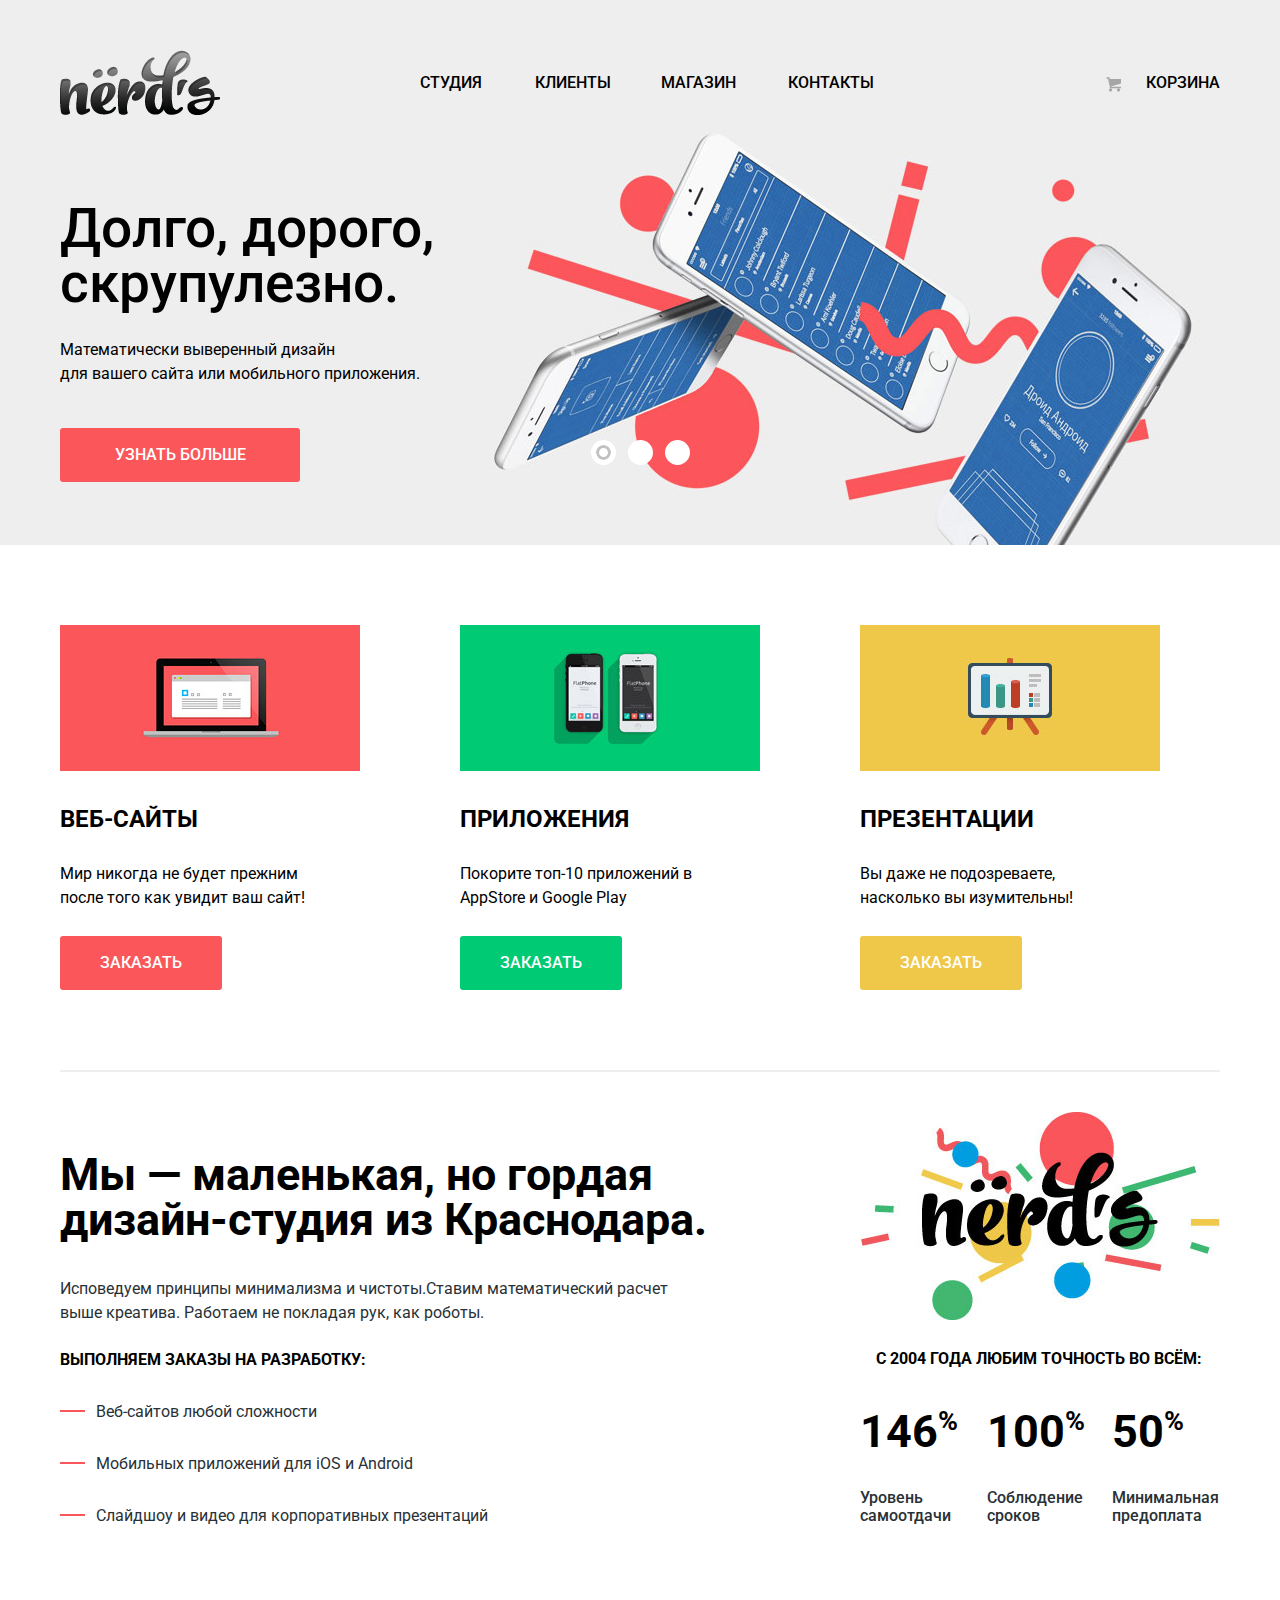
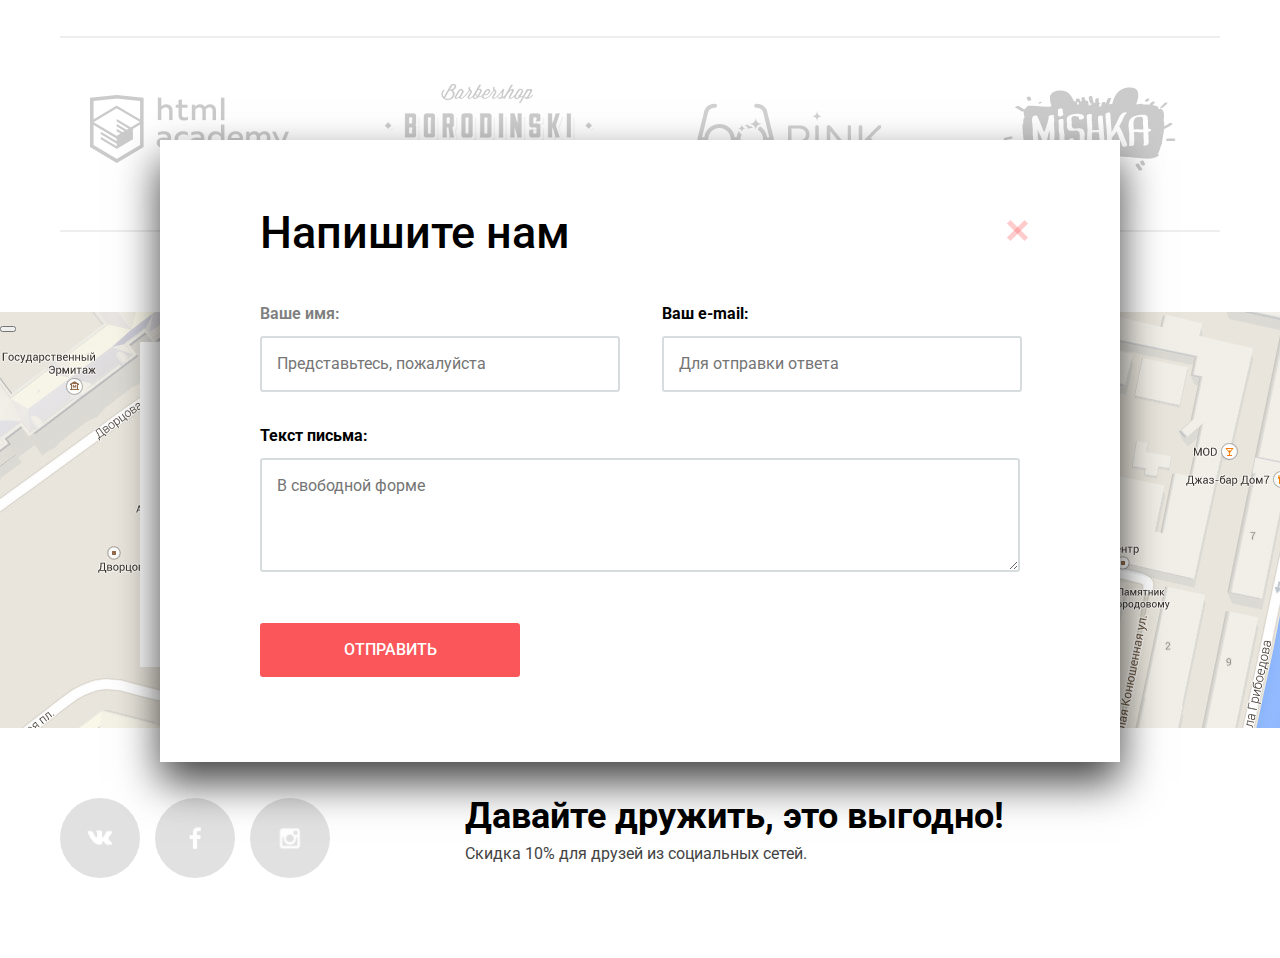
==== index.html @ 794cdae5 "Оформление контента" ====
<!DOCTYPE html>
<html lang="ru">
  <head>
    <meta charset="utf-8">
    <title>Nerds: Нёрдс</title>
    <link href="https://fonts.googleapis.com/css?family=Roboto:400,500,700&amp;subset=cyrillic" rel="stylesheet">
    <link rel="stylesheet" href="css/normalize.css">
    <link rel="stylesheet" href="css/style.css">
  </head>
	<body>
		<header class="main-header">
      <div class="container clearfix">
        <div class="logo">
          <a class="logo-status" href="#"></a>
        </div>
        <nav class="main-navigation">
          <ul>
            <li><a href="#">Студия</a></li>
            <li><a href="#">Клиенты</a></li>
            <li><a href="#">Магазин</a></li>
            <li><a href="#">Контакты</a></li>
          </ul>
        </nav>
        <div class="user-block">
        <a class="basket" href="#">Корзина</a>
        </div>
      </div>
      <div class="container clearfix">
        <div class="slider">
          <input type="radio" id="btn-1" name="toggle" checked>
          <input type="radio" id="btn-2" name="toggle">
          <input type="radio" id="btn-3" name="toggle">
          <div class="slider-paginator">
            <label for="btn-1"></label>
            <label for="btn-2"></label>
            <label for="btn-3"></label>
          </div>
          <div class="slides">
            <div class="slide">
              <div class="slide-content">
                <h1>Долго, дорого, скрупулезно.</h1>
                <p>Математически выверенный дизайн<br>для вашего сайта или мобильного приложения.</p>
                <a class="btn-slider btn" href="#">Узнать больше</a>
              </div>
            </div>
            <div class="slide">
              <div class="slide-content">
                <h1>Любим математику<br>как никто другой</h1>
                <p>Никакого креатива, только математические формулы<br>для расчета идеальных пропорций.</p>
                <a class="btn-slider btn" href="#">Узнать больше</a>
              </div>
            </div>
            <div class="slide">
              <div class="slide-content">
                <h1>Только ночь,<br>только хардкор</h1>
                <p>Работать днем, как все? Мы против этого.<br>Ближе к полуночи работа только начинается.</p>
                <a class="btn-slider btn" href="#">Узнать больше</a>
              </div>
            </div>
          </div>
        </div>
      </div>
    </header>

    <main class="container">
      <div class="features-catalog clearfix">
        <div class="features-catalog-item">
          <img src="img/illustration-1.jpg" alt="features-soft-1" width="300" height="146">
          <h2>Веб-сайты</h2>
          <p>Мир никогда не будет прежним<br>после того как увидит ваш сайт!</p>
          <a href="#" class="btn">Заказать</a>
        </div>
        <div class="features-catalog-item">
          <img src="img/illustration-2.jpg" alt="features-soft-2" width="300" height="146">
          <h2>Приложения</h2>
          <p>Покорите топ-10 приложений в<br> AppStore и Google Play</p>
          <a href="#" class="btn">Заказать</a>
        </div>
        <div class="features-catalog-item">
          <img src="img/illustration-3.jpg" alt="features-soft-3" width="300" height="146">
          <h2>Презентации</h2>
          <p>Вы даже не подозреваете,<br> насколько вы изумительны!</p>
          <a href="#" class="btn">Заказать</a>
        </div>
      </div>
      <div class="content clearfix">
        <section class="column-left">
          <h2>Мы &mdash; маленькая, но гордая<br> дизайн-студия из Краснодара.</h2>
          <p>Исповедуем принципы минимализма и чистоты.Ставим математический расчет<br>выше креатива. Работаем не покладая рук, как роботы.</p>
        <div class="perform">
          <h3>Выполняем заказы на разработку:</h3>
          <ul class="list">
          <li>Веб-сайтов любой сложности</li>
          <li>Мобильных приложений для iOS и Android</li>
          <li>Слайдшоу и видео для корпоративных презентаций</li>
          </ul>
        </div>
        </section>
        <section class="column-right">
          <div class="logo-block"><img src="img/nerds-illustration.jpg" alt="Логотип" width="360" height="208">
          </div>
          <h3>С 2004 года любим точность во всём:</h3>
          <div class="rate-num">
            <ul>
              <li><b>146<sup><small>%</small></sup></b><span><br>Уровень самоотдачи</span>
              </li>
              <li><b>100<sup><small>%</small></sup></b><span><br>Соблюдение сроков</span>
              </li>
              <li><b>50<sup><small>%</small></sup></b><span><br>Минимальная предоплата</span>
              </li>
            </ul>
          </div>
        </section>
      </div>
      <div class="partners-block">
        <a class="partner" href="#"><img src="img/logo-1.png" alt="htmlAcademy" width="199" height="68"></a>
        <a class="partner" href="#"><img src="img/logo-2.png" alt="Borodinsky" width="209" height="90"></a>
        <a class="partner" href="#"><img src="img/logo-3.png" alt="Pink" width="185" height="52"></a>
        <a class="partner" href="#"><img src="img/logo-4.png" alt="Mishka" width="173" height="84"></a>
      </div>
    </main>

    <div class="map">
      <button class="pop-up-close" type="button"></button>
      <div id="yandex-map"></div>
      <div class="container clearfix">
        <section class="map-addr">
          <h3>NЁRDS DESIGN STUDIO</h3>
          <p>191186, Санкт-Петербург,<br>ул. Б. Конюшенная, д. 19/8</p>
          <p>тел. +7 (812) 275-75-75</p>
          <a class="btn btn-pop-up" href="#">Напишите нам</a>
        </section>
      </div>
    </div>

    <div class="pop-up pop-up-opened">
      <button class="pop-up-close" type="button"></button>
      <form action="#" method="post">
        <h2>Напишите нам</h2>
        <div class="form-column">
          <label class="no-transparent" for="name-id">Ваше имя:</label>
          <input type="text" name="name" id="name-id" placeholder="Представьтесь, пожалуйста" required>
        </div>
        <div class="form-column">
          <label for="email-id">Ваш e-mail:</label>
          <input type="text" name="email" id="email-id" placeholder="Для отправки ответа" required>
        </div>
        <label for="text-letter-id">Текст письма:</label>
        <textarea name="text-letter" id="text-letter-id" placeholder="В свободной форме"></textarea>
        <button class="btn" type="submit" name="send">Отправить</button>
      </form>
    </div>

    <footer class="main-footer">
      <div class="container clearfix">
        <div class="social-block">
          <a class="social-btn social-btn-vk" href="#"></a>
          <a class="social-btn social-btn-fb" href="#"></a>
          <a class="social-btn social-btn-insta" href="#"></a>
        </div>
        <div class="promo-block">
          <h2>Давайте дружить, это выгодно!</h2>
          <p>Скидка 10% для друзей из социальных сетей.</p>
        </div>
      </div>
    </footer>
	</body>
</html>
---- css/style.css ----
html,
body {
  margin:0;
  padding:0;
}
body {
  min-width: 1200px;
	font-family: 'Roboto', "Arial", sans-serif;
	font-weight: 400;
	font-size: 16px;
	line-height: 24px;
  color: #000000;
  background-color: #ffffff;
}

.clearfix::after {
  content: "";
  display: table;
  clear: both;
}

/*btn - общиее для кнопок*/
.btn {
  display: inline-block;
  vertical-align: top;
  padding: 18px 20px;
	font-size: 16px;
	line-height: 18px;
	font-weight: 500;
  vertical-align: top;
  text-align: center;
  color: rgba(255, 255, 255, 1.0);
	background-color: rgba(251, 86, 90, 1.0);
	border-radius: 3px;
	text-decoration: none;
	text-transform: uppercase;
  cursor: pointer;
}

.btn:hover{
  background-color: rgba(231, 66, 70, 1.0);
}

.btn:active{
  background-color: rgba(215, 55, 59, 1.0);
  box-shadow: inset 0 3px rgba(193, 49, 53, 1.0);
  color: rgba(255, 255, 255, 0.3);
}

/*INDEX.HTML*/
.main-header {
	padding-top: 50px;
  color: #000000;
  background-color: #eeeeee;
}

.container {
  width: 1160px;
  margin: 0 auto;
  padding: 0 20px;
}

.logo {
  float: left;
  width: 160px;
  min-height: 65px;
  margin-right: 200px;
 }

.logo-status::before {
  content: "";
  position: absolute;
  width: 160px;
  height: 65px;
  background: transparent url("../img/logo.png") no-repeat;
  opacity: 1;
}

.logo-status:hover::before {
  opacity: 0.8;
}

.logo-status:active::before {
  opacity: 0.3;
}

.main-navigation  {
	float: left;
  max-width: 440px;
  min-height: 65px;
}

.main-navigation ul,
.main-navigation a {
  margin: 0;
  padding: 0;
}

.main-navigation ul {
  padding-top: 18px;
  list-style: none;
}

.main-navigation  li {
 	display: inline-block;
  vertical-align:top;
  font-size: 0;
}

.main-navigation  li:nth-child(1) {
  margin-right: 49px;
}

.main-navigation  li:nth-child(2) {
  margin-right: 46px;
}

.main-navigation  li:nth-child(3) {
  margin-right: 48px;
}

.main-navigation  li:last-child {
  margin-right: -35px;
}

.main-navigation a {
  font-size: 16px;
	line-height: 30px;
  font-weight: 500;
  color: #000000;
  text-decoration: none;
 	text-transform: uppercase;
}

.main-navigation a:focus {
  color: #000000;
  border-bottom: 2px solid #fb565a;
}

.main-navigation a:hover {
  color: #fb565a;
  border: none;
}

.main-navigation a:active {
  color: #000000;
  border: none;
  opacity: 0.3;
}

.user-block {
  float: right;
  max-width: 120px;
  padding-top: 18px;
}

.basket {
  position: relative;
  display: inline-block;
  padding-left: 40px;
  font-size: 16px;
	line-height: 30px;
  font-weight: 500;
  vertical-align: top;
  color: #000000;
  text-decoration: none;
 	text-transform: uppercase;
}

.basket:hover {
  color: #fb565a;
  border: none;
}

.basket:focus {
  color: #000000;
  border-bottom: 2px solid #fb565a;
}

.basket::before {
  content: "";
  position: absolute;
  top: 9px;
  left: 0;
  width: 15px;
  height: 15px;
  background: transparent url("../img/sprite.png") no-repeat 0 0;
  background-position: -10px -10px;
  opacity: 0.3;
}

.basket:active {
  color: rgba(0, 0, 0, 0.3);
  border: none;
}

.main-header .slider  {
  clear: both;
  position: relative;
	height: 430px;
  background-color: #eeeeee;
}


.slider .slider-paginator {
  position: absolute;
  left: 50%;
  bottom: 95px;
  z-index: 10;
  width: 200px;
  height: 10px;
  margin-left: -100px;
  text-align: center;
}

.slider input[type="radio"] {
  display: none;
}

.slider-paginator label {
  display: inline-block;
  vertical-align: top;
  width: 15px;
  height: 15px;
  margin: 0 4px;
  border-radius: 50%;
  background:white;
  border: 5px solid white;
  cursor: pointer;
}

#btn-1:checked ~ .slider-paginator label[for="btn-1"],
#btn-2:checked ~ .slider-paginator label[for="btn-2"],
#btn-3:checked ~ .slider-paginator label[for="btn-3"] {
  box-shadow: inset 0 0 0px 3px #c1c1c1;
}

.slides  h1,
p {
  margin: 0;
  padding: 0;
}

.slides .slide {
  position: absolute;
  top: 0;
  left: 0;
  width: 100%;
  height: 100%;
  overflow: hidden;
}

.slide .slide-content {
  width: 544px;
}

.slide-content h1 {
	margin-top: 86px;
  margin-bottom: 27px;
  font-size: 55px;
	line-height: 55px;
  font-weight: 500;
  color: #000000;
}

.slide-content p {
  margin-bottom: 42px;
}

.btn-slider {
	width: 240px;
  box-sizing: border-box;
}

.slide:nth-child(1) {
  background: url("../img/slider-1.jpg") no-repeat 100% 0;
}

.slide:nth-child(2) {
  background: url("../img/slider-2.jpg") no-repeat 100% 10px;
}

.slide:nth-child(3) {
  background: url("../img/slider-3.jpg") no-repeat 100% 0;
}

.slider .slide {
  display: none;
}

#btn-1:checked ~ .slides .slide:nth-child(1) {
  display: block;
}

#btn-2:checked ~ .slides .slide:nth-child(2) {
  display: block;
}

#btn-3:checked ~ .slides .slide:nth-child(3) {
  display: block;
}


.map .btn  {
	padding: 10px 50px;
}

.container .features-catalog  {
	margin-top: 80px;
	margin-bottom: 80px;
	padding-bottom: 80px;
	border-bottom: 2px solid #eeeeee;
}

.features-catalog-item  {
	float: left;
	max-width: 300px;
  min-height: 340px;
  margin-right: 100px;
}

.features-catalog .features-catalog-item:last-child {
  margin-right: 0;
}

.features-catalog-item  h2 {
	margin-top: 26px;
	margin-bottom: 28px;
	font-size: 24px;
	line-height: 30px;
  color: #000000;
	text-transform: uppercase;
}

.features-catalog-item p {
  min-height: 64px;
	margin-bottom: 10px;
	font-size: 16px;
	line-height: 24px;
}

.features-catalog-item .btn {
	box-sizing: border-box;
  padding: 18px 40px;
}

.features-catalog-item:nth-child(2) .btn {
	background-color: #00ca74;
}

.features-catalog-item:nth-child(2) .btn:hover {
	background-color: #00bc6c;
}

.features-catalog-item:nth-child(2) .btn:active {
	background-color: #00aa62;
  box-shadow: inset 0 3px #009958;
}

.features-catalog-item:nth-child(3) .btn {
	background-color: #efc84a;
}

.features-catalog-item:nth-child(3) .btn:hover {
	background-color: #eab534;
}

.features-catalog-item:nth-child(3) .btn:active {
	background-color: #e5a722;
  box-shadow: inset 0 3px #ce961f;
}

.content h2,
.content h3,
.content p,
.content ul {
  margin: 0;
  padding: 0;
}

.container .content {
	margin-bottom: 46px;
	padding-bottom: 54px;
	border-bottom: 2px solid #eeeeee;
}

.content .column-left {
	float: left;
	max-width: 680px;
}

.column-left h2 {
	margin-bottom: 35px;
	font-size: 45px;
	line-height: 45px;
  color: #000000;
}

.column-left p {
	width: 660px;
	margin-bottom: 23px;
  color: #283136;

}

.column-left .perform  {
	width: 660px;
	margin-bottom: 54px;
}

.content h3 {
  font-size: 16px;
	line-height: 24px;
  color: #000000;
	text-transform: uppercase;
}

.column-left h3 {
	margin-bottom: 28px;
}

.content ul {
  margin: 0;
  padding: 0;
	list-style: none;
}

.list li {
	position: relative;
	margin-bottom: 28px;
	padding-left: 36px;
  color: #283136;
}

.list li::after {
	content: "";
	position: absolute;
	left: 0;
	bottom: 50%;
	width: 25px;
	height: 2px;
	background-color: #fb565a;
}

.content .column-right {
	float: right;
  max-width: 380px;
  margin-top: -40px;
}

.column-right .logo-block {
	padding-bottom: 20px;
}

.column-right h3 {
	margin-bottom: 49px;
  padding-left: 16px;
}

.rate-num ul {
  margin: 0;
  padding: 0;
  list-style: none;
  font-size: 0;
}

.rate-num  li  {
 	display: inline-block;
  vertical-align: middle;
}

.rate-num  li:nth-child(1) {
  margin-right: 27px;
}

.rate-num  li:nth-child(2) {
  margin-right: 25px;
}

.rate-num  li  {
  width: 100px;
	font-size: 45px;
  font-weight: 500;
  color: #000000;
}

.rate-num  span {
  display:block;
  width: 100px;
  margin-top: 27px;
  font-size: 16px;
  line-height: 18px;
  color: #283136
}


.container .partners-block {
	margin-bottom: 80px;
	padding-bottom: 44px;
	border-bottom: 2px solid #eee;
	font-size: 0;
}

.partners-block .partner {
	display: inline-block;
	vertical-align: middle;
  padding-left: 30px;
	opacity: 0.2;
}

.partners-block .partner:nth-child(1) {
	margin-right: 66px;
}

.partners-block .partner:nth-child(2) {
	margin-right: 73px;
}

.partners-block .partner:nth-child(3) {
	margin-right: 91px;
}

.partners-block .partner:hover {
  opacity: 1.0;
}

.partners-block .partner:active {
  opacity: 0.1;
}

.map {
  position: relative;
  min-width: 1440px;
	min-height: 416px;
  margin-bottom: 70px;
	background: url("../img/map.jpg") center no-repeat;
}

.map-addr h3,
p {
	margin: 0;
	padding: 0;
}

.map .map-addr {
	position: absolute;
	top: 30px;
	box-sizing: border-box;
	width: 318px;
	padding-top: 53px;
	padding-left: 51px;
	padding-bottom: 47px;
	background: #ffffff;
}

.map-addr h3 {
	margin-bottom: 27px;
	font-size: 18px;
	line-height: 30px;
	color: #000000;
}

.map-addr p {
	margin-bottom: 20px;
	font-size: 16px;
	line-height: 18px;
	color: #666666;
}

.map-addr .btn {
  box-sizing: border-box;
  margin-top: 20px;
	padding: 18px 45px;
}

.pop-up .pop-up-close {
  position: absolute;
  top: 78px;
  right: 90px;
  width: 25px;
  height: 25px;
  font-size: 0;
  padding: 0;
  background-color: transparent;
  border: 0;
  cursor: pointer;
}

.pop-up .pop-up-close::before,
.pop-up .pop-up-close::after {
  content: "";
  position: absolute;
  top: 10px;
  left: 0px;
  width: 25px;
  height: 5px;
  transform: rotate(45deg);
  background: rgba(251, 86, 90, 0.3);
}

.pop-up .pop-up-close::before {
  transform: rotate(45deg);
}

.pop-up .pop-up-close::after {
  transform: rotate(-45deg);
}

.pop-up .pop-up-close:hover::before,
.pop-up .pop-up-close:hover::after  {
  background: rgba(254, 204, 205, 0.3);
}

.pop-up .pop-up-close:active::before,
.pop-up .pop-up-close:active::after ,
.pop-up .pop-up-close:focus::before,
.pop-up .pop-up-close:focus::before {
  background: rgba(254, 204, 205, 0.1);
}

.pop-up {
  position: absolute;
  top: 1740px;
  left: 50%;
  z-index: 30;
  margin-left: -480px;
  width: 760px;
  padding: 0 100px;
  padding-top: 70px;
  padding-bottom: 85px;
  font-size: 16px;
  line-height: 18px;
  background: #ffffff;
  color: #000000;
  box-shadow: 0 20px 40px rgba(0,0,0,0.75);
}

.pop-up-opened {
  display: block;
}

.pop-up h2 {
  margin: 0;
  margin-bottom: 50px;
  padding: 0;
  font-size: 45px;
  line-height: 45px;
  font-weight: 500;
}

.pop-up .form-column {
  display: inline-block;
  margin-right: -2px;
  font-size: 0;
}

.pop-up label {
  display: block;
  margin-bottom: 13px;
  font-size: 16px;
  font-weight: 700;
}

.pop-up .no-transparent {
  color: rgba(0, 0, 0, 0.5);
}

.pop-up input[type="text"],
.pop-up textarea {
  box-sizing: border-box;
  font-family: "Roboto", "Arial", sans-serif;
  font-size: 16px;
  line-height: 18px;
  font-weight: 400;
  color: rgba(68, 68, 68, 0.5);
  border: 2px solid #d7dcde;
  border-radius: 3px;
  outline: none;
}

.pop-up input[type="text"] {
  width: 360px;
  margin-bottom: 35px;
  padding: 17px 15px;
}

.pop-up input[name="name"] {
  margin-right: 40px;
}

.pop-up textarea {
  width: 760px;
  min-height: 114px;
  margin-bottom: 47px;
  padding: 17px 15px;
}

.pop-up input[type="text"]:hover,
.pop-up textarea:hover {
  border: 2px solid #b4b9bb;
  color: rgba(68, 68, 68, 0.5);
}

.pop-up input[type="text"]:focus,
.pop-up textarea:focus {
  border: 2px solid #000000;
  color: rgba(68, 68, 68, 1.0);
}

.pop-up button[type="submit"]{
  width: 260px;
  outline: none;
  border: none;
  font-family: "Roboto", "Arial", sans-serif;
}

.main-footer h2,
p {
	margin: 0;
	padding: 0;
}

.main-footer {
  padding-bottom: 80px;
}

.main-footer .social-block {
  float: left;
  max-width: 260px;
}

.social-btn:hover {
 background-color: #e74246;
}

.social-btn:active {
 background-color: #d7373b;
 box-shadow: inset 0 3px #c13135;
}

.social-btn {
  position: relative;
  display: inline-block;
  vertical-align: top;
  width: 80px;
  height: 80px;
  margin-right: 11px;
  border-radius: 40px;
  font-size: 0;
  background-color: #e1e1e1;
  text-decoration: none;
}

.social-block a:last-child {
  margin-right: -11px;
}

.social-btn::before {
  content: "";
  position: absolute;
  top: 50%;
  left: 50%;
  transform: translate(-50%, -50%);
  background-image: url("../img/sprite.png");
  background-image: no-repeat;
}

.social-btn-vk::before {
  width: 26px;
  height: 15px;
  background-position: -10px -403px;
}

.social-btn-fb::before {
  width: 12px;
  height: 22px;
  background-position: -10px -172px;
}

.social-btn-insta::before {
  width: 21px;
  height: 21px;
  background-position: -10px -214px;
}


.main-footer .promo-block{
  float: right;
  max-width: 560px;
  margin-right: 216px;
}

.promo-block h2 {
  margin-bottom: 9px;
  font-size: 36px;
  line-height: 36px;
  color: #000000;
}

.promo-block p {
  font-size: 16px;
  line-height: 22px;
  color: #444444;
}

/*  CATALOG.HTML Для Catalog ------------------------------------------------------------------------------ */
.header-title {
  min-width: 760px;
  margin-right: auto;
  margin-left: auto;
  vertical-align: middle;
  text-align: center;
}

h1.header-title {
  margin: 0;
  padding: 0;
  padding-top: 80px;
  padding-bottom: 117px;
	font-size: 55px;
	line-height: 55px;
  font-weight: 500;
}

.container .shop-columns {
margin-top: 60px;
}

.shop-columns .shop-column-left {
  float: left;
  max-width: 260px;
  margin-right: 140px;
}

.shop-column-left h2 {
  margin: 0;
  padding: 0;
}

.filter-title {
	font-size: 18px;
	line-height: 30px;
  font-weight: 700;
 	text-transform: uppercase;
 }


.shop-column-left .shop-filter {
  margin-top: 60px;
  margin-bottom: 62px;
}

.shop-filter .filter-controls {
  position: relative;
  height: 41px;
  margin-bottom: 14px;
  padding-top: 39px;
  padding-right: 20px;
  padding-left: 20px;
  background: #eeeeee;
  border-radius: 3px;
  overflow: hidden;
}
.filter-controls .scale {
  height: 2px;
  background: #d7dcde;
}
.filter-controls .bar {
  width: 70%;
  height: 2px;
  background: #00ca74;
}

.filter-controls .toggle  {
  position: absolute;
  top: 30px;
  left: 0;
  width: 4px;
  height: 4px;
  border: 8px solid white;
  border-radius: 50%;
  background: #ababab;
  box-shadow: 0 2px 1px 0 #cfcfcf;
  cursor: pointer;
}
.filter-controls .min-toggle {
  left: 20px;
}
.filter-controls .max-toggle {
  left: 160px;
}

.range-price {
  font-size: 0;
}

.range-price label {
  font-size: 16px;
  display: inline-block;
  width: 50%;
}

.max-price {
  text-align: right;
}

.range-price input {
  width: 60px;
  margin-left: 10px;
  padding: 8px 10px;
	font-size: 16px;
	font-family: 'Roboto', "Arial", sans-serif;
	font-weight: 300;
	font-style: normal;
  font-size: 16px;
  line-height: 22px;
  border: none;
  border-radius: 3px;
  background-color: #f1f1f1;
 	color: #283136;
  text-align: center;
}

.range-price {
  white-space: nowrap;
  text-transform: uppercase;
}

/* Фильтр по условиям выбора */

.grid  h2 ,
.hang h2 {
  margin: 0;
  padding: 0;
}

.grid  h2 {
  margin-bottom: 22px;
}

.hang  h2 {
  margin-top: 33px;
  margin-bottom: 23px;
}

.shop-column-left input[type="checkbox"],
.shop-column-left input[type="radio"] {
  display: none;
}

.shop-column-left input[type="radio"] + label,
.shop-column-left input[type="checkbox"] + label {
  position: relative;
  display: block;
  vertical-align: top;
  margin-bottom: 15px;
  padding-left: 35px;
  font-size: 16px;
  line-height: 20px;
  font-weight: 400;
  cursor: pointer;
  color: rgba(40, 49, 54, 1.0);
}

 .shop-column-left input[type="checkbox"] + label {
	margin-bottom: 18px;
}

.shop-column-left input[type="radio"] + label::before,
.shop-column-left input[type="checkbox"] + label::before {
  content: "";
  position: absolute;
  top: 0;
  left: 0;
}

.shop-column-left input[type="radio"]:checked  + label::after,
.shop-column-left input[type="radio"] + label::after,
.shop-column-left input[type="checkbox"]:checked  + label::after,
.shop-column-left input[type="checkbox"]  + label::after {
  content: "";
  position: absolute;
  background-image: url("../img/sprite.png");
  background-image: no-repeat;
}

.shop-column-left input[type="radio"]:checked  + label::after {
  top: -2px;
  left: 0;
  width: 25px;
  height: 25px;
  background-position: -10px -300px;
  opacity: 0.4;
}

.shop-column-left input[type="radio"] + label::after {
  top: -2px;
  left: 0;
  width: 25px;
  height: 25px;
  background-position: -10px -255px;
  opacity: 0.4;
}

.shop-column-left input[type="checkbox"]:checked  + label::after {
  top: -2px;
  left: 0;
  width: 27px;
  height: 23px;
  background-position: -10px -88px;
  opacity: 0.4;
}

.shop-column-left input[type="checkbox"] + label::after {
  top: -2px;
  left: 0;
  width: 25px;
  height: 25px;
  background-position: -10px -45px;
  opacity: 0.4;
}

.shop-column-left input[type="radio"] + label:hover::after,
.shop-column-left input[type="radio"] + label:hover,
.shop-column-left  input[type="checkbox"] + label:hover:after {
  color: #000000;
  opacity: 1.0;
}

.shop-column-left input[type="radio"]:active + label,
.shop-column-left  input[type="checkbox"]:active + label {
  color: rgba(40, 49, 54, 0.3);
}

.shop-column-left  input[type="radio"] + label:active::before,
.shop-column-left  input[type="checkbox"] + label:active::before {
  color: rgba(40, 49, 54, 0.1);
}

.shop-column-left .btn-show {
  margin-top: 30px;
  padding: 10px 82px;
  font-size: 16px;
  line-height: 18px;
  font-weight: 500;
  border: none;
  border-radius: 3px;
  color: #000000;
  background-color: #eeeeee;
  text-transform: uppercase;
}

.shop-column-left .btn-show:hover {
  background-color: rgba(223, 223, 223, 1.0);
}

.shop-column-left .btn-show:active {
  background-color: rgba(213, 213, 213, 1.0);
  box-shadow: inset 0 3px rgba(191, 191, 191, 0.1);
  color: rgba(0, 0, 0, 0.3);
}

.shop-column-left .btn-show:active::after {
  box-shadow: none;
}


.shop-columns .shop-column-right {
  float: left;
  max-width: 760px;
}

.shop-column-right .sort {
  margin-bottom: 60px;
}

.shop-column-right ul {
  margin: 0;
  padding: 0;
  font-size: 0;
  list-style: none;
  text-transform: uppercase;
}

.shop-column-right li {
  display: inline-block;
	font-size: 14px;
	line-height: 18px;
  font-weight: 400;
 }

.shop-column-right .sort a {
  color: #000000;
  opacity: 0.3;
}

.sort li:nth-child(1) {
  margin-right: 268px;
	font-size: 18px;
	line-height: 18px;
  font-weight: 700;
	color: #000000;
  opacity: 1.0;
}

.sort li:nth-child(2) a,
.sort li:nth-child(3) {
  margin-right: 26px;
}

.sort li:nth-child(4) {
  margin-right: 49px;
}

.sort li:nth-child(5) {
  margin-right: 18px;
}

.sort a {
  margin: 0;
  padding: 0;
  text-decoration: none;
}

.sort .dir {
  display: block;
  width: 9px;
  height: 9px;
  border: none;
  background: url("../img/sprite.png");
  background-image: no-repeat;
  background-position: -10px -345px;
  opacity: 0.2;
}

.sort .dir-down {
  transform: rotate(180deg);
}

.sort a:hover {
  opacity: 0.6;
}

.dir:hover {
  opacity: 0.4;
}

.sort a:active {
  opacity: 1.0;
}

.catalog {
  width: 760px;
  margin-bottom: 60px;
  font-size: 0;
}

.catalog .catalog-item  {
	position: relative;
	display: inline-block;
	width: 360px;
	min-height: 615px;
	margin-right: 40px;
	margin-bottom: 36px;
  background-color: rgba(77, 77, 77, 1.0);
	border-top-left-radius: 5px;
	border-top-right-radius: 5px;
  border: 1px solid rgba(0, 1, 1, 0.1);
  font-size: 0;
}

.catalog-item .item-controls {
	position: absolute;
	top: 12px;
	left: 15px;
}

.catalog  .catalog-item:nth-child(1)  {
  background: #e9e9e9 url("../img/img-sedona.jpg") no-repeat 100% 40px;
}

.catalog .catalog-item:nth-child(2) {
  background: #e9e9e9 url("../img/img-pink.jpg") no-repeat 100% 40px;
}

.catalog .catalog-item:nth-child(3) {
  background: #e9e9e9 url("../img/img-barbershop.jpg") no-repeat 100% 40px;
}

.catalog .catalog-item:nth-child(4){
  background: #e9e9e9 url("../img/img-mishka.jpg") no-repeat 100% 40px;
}

.catalog .catalog-item:nth-child(5) {
  background: #e9e9e9 url("../img/img-aplus.jpg") no-repeat 100% 40px;
}

.catalog .catalog-item:nth-child(6) {
  background: #e9e9e9 url("../img/img-kvast.jpg") no-repeat 100% 40px;
}

.catalog-item:nth-child(2n) {
  margin-right: -14px;
}

.item-controls button {
width: 14px;
height: 14px;
margin-right: 9px;
border: none;
border-radius: 50%;
outline: none;
background: #ffffff;
cursor: pointer;
}

.catalog-notice h2,
.catalog-notice  p  {
  margin: 0;
  padding: 0;
}

.catalog-item .catalog-notice  {
  display: none;
  position: absolute;
  width: 360px;
	height: 230px;
	bottom: 0px;
  width: 360px;
	height: 230px;
	background-color: #eeeeee;
}

.catalog-notice h2  {
  margin-top: 30px;
	margin-bottom: 22px;
	font-size: 18px;
	line-height: 30px;
  font-weight: 700;
	color: #000000;
	text-align: center;
	text-transform: uppercase;
}

.catalog-notice p {
  margin-bottom: 28px;
	font-size: 16px;
	line-height: 18px;
  font-weight: 400;
  color: #666666;
	text-align: center;
}

.catalog-notice .item-price {
  display: table;
	width: 200px;
  height: 50px;
	margin: 0 auto;
  margin-bottom: 43px;
  font-family: "Roboto", "Arial", sans-serif;
  font-weight: 700;
  border: none;
  outline: none;
}

.catalog  .catalog-item:hover {
  background-color: #4d4d4d;
  box-shadow: 0 6px 15px rgba(0, 1, 1, 0.25);
}
.catalog  .catalog-item:hover .catalog-notice {
  display: block;
}


.shop-column-right .paginator {
  font-size: 0;
}

.shop-column-right  ul .paginator {
  margin: 0;
  padding: 0;
  margin-top: 24px;
  list-style: none;
}

.paginator  li {
	display: inline-block;
	margin-right: 11px;
  vertical-align: middle;
}

.paginator a {
  display: block;
  width: 50px;
  margin: 0;
  padding:0;
  padding: 16px 0;
  font-size: 16px;
  line-height: 18px;
  font-weight: 500;
  color: #000000;
  background-color: #eeeeee;
  border-radius: 3px;
  vertical-align: middle;
  text-align: center;
  text-decoration: none;
  text-transform: uppercase;
}

.paginator .next {
  width: 260px;
  padding: 18px 0;
}

.paginator .active a {
  background-color: #ffffff;
  border: 3px solid #dbdbdb;
}

.paginator a:hover,
.paginator .active a:hover {
  background-color: #dfdfdf;
}

.paginator a:active,
.paginator .active a:active {
  background-color: rgba(213, 213, 213);
  color: rgba(0, 0, 0, 0.1);
  box-shadow: inset 0 3px #bfbfbf;
}
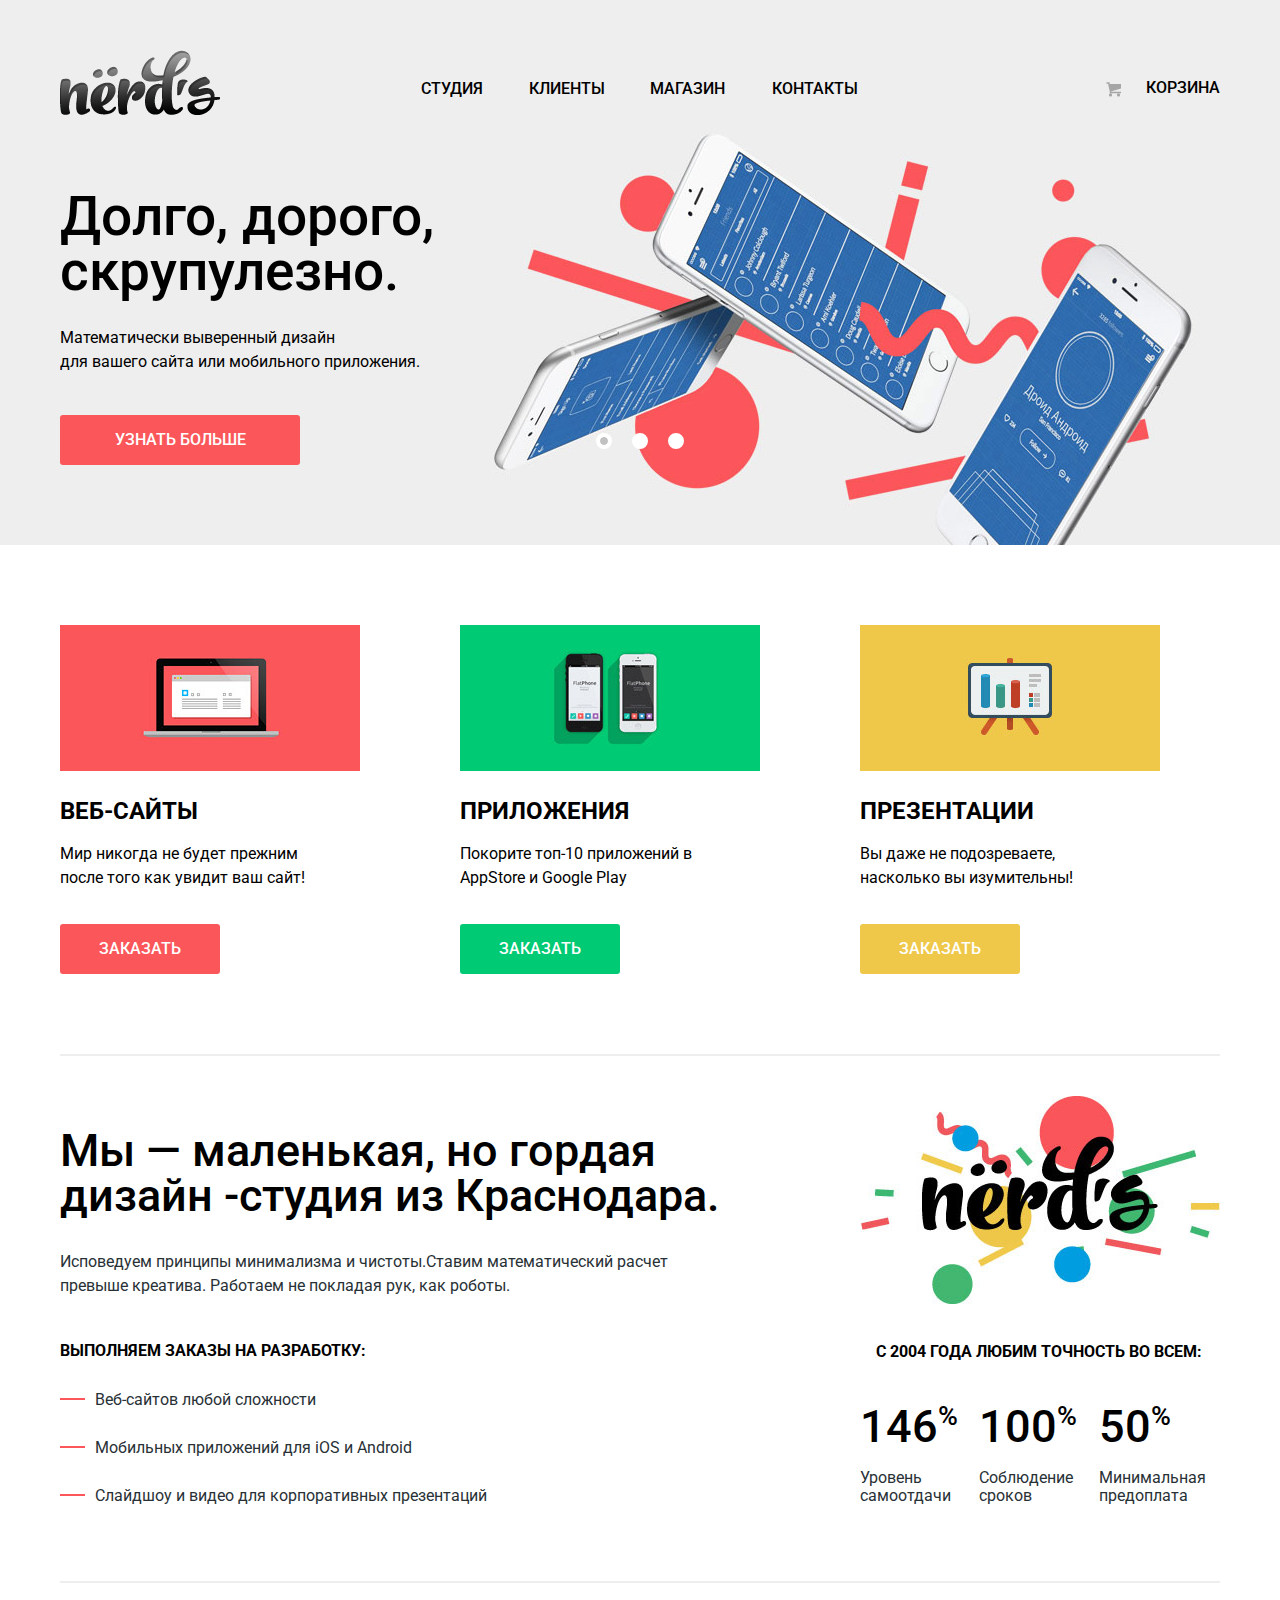
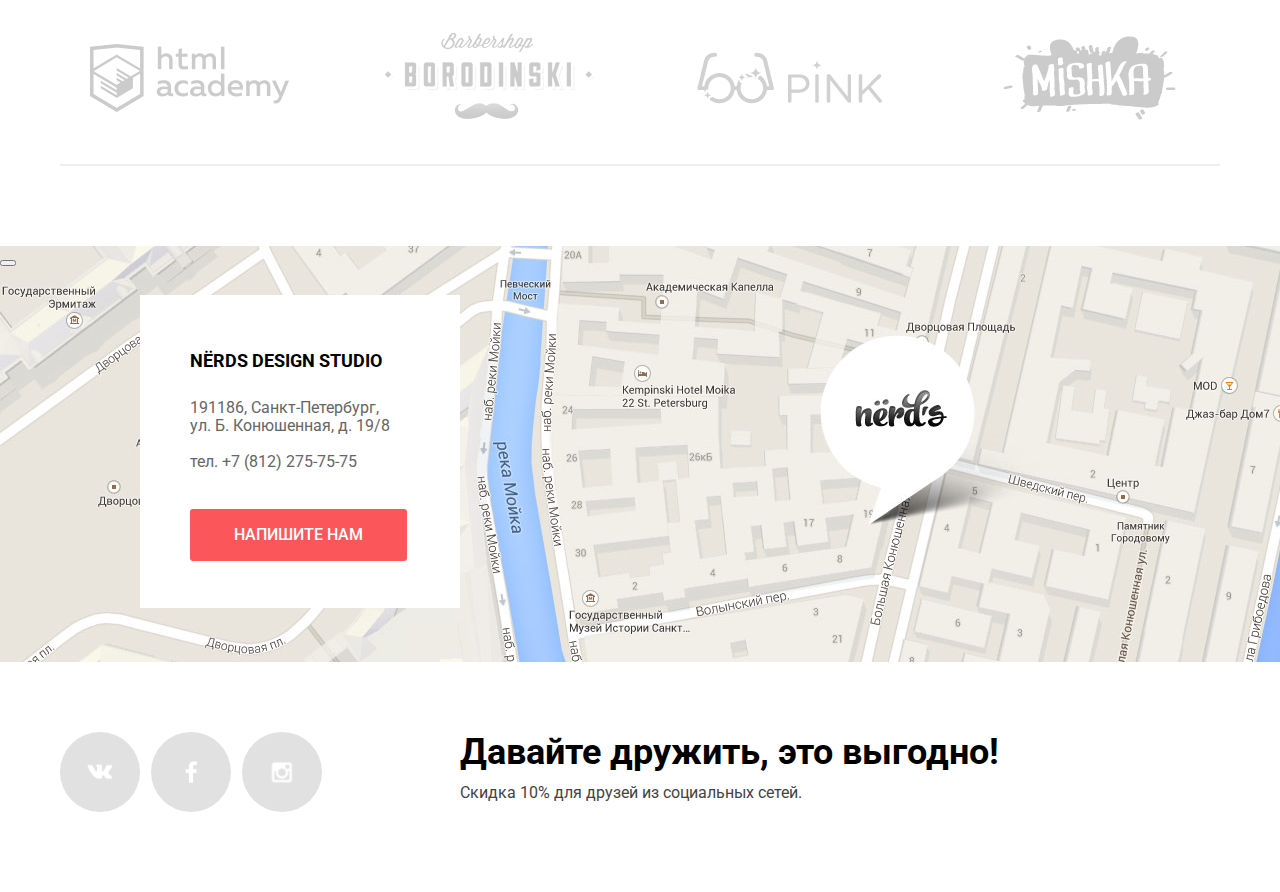
==== commit 56cb22ea: "Убрал пробелы и работа с РР" ====
--- a/index.html
+++ b/index.html
@@ -7,8 +7,8 @@
     <link rel="stylesheet" href="css/normalize.css">
     <link rel="stylesheet" href="css/style.css">
   </head>
-	<body>
-		<header class="main-header">
+  <body>
+    <header class="main-header">
       <div class="container clearfix">
         <div class="logo">
           <a class="logo-status" href="#"></a>
@@ -85,8 +85,8 @@
       </div>
       <div class="content clearfix">
         <section class="column-left">
-          <h2>Мы &mdash; маленькая, но гордая<br> дизайн-студия из Краснодара.</h2>
-          <p>Исповедуем принципы минимализма и чистоты.Ставим математический расчет<br>выше креатива. Работаем не покладая рук, как роботы.</p>
+          <h2>Мы &mdash; маленькая, но гордая<br> дизайн -студия из Краснодара.</h2>
+          <p>Исповедуем принципы минимализма и чистоты.Ставим математический расчет<br>превыше креатива. Работаем не покладая рук, как роботы.</p>
         <div class="perform">
           <h3>Выполняем заказы на разработку:</h3>
           <ul class="list">
@@ -99,7 +99,7 @@
         <section class="column-right">
           <div class="logo-block"><img src="img/nerds-illustration.jpg" alt="Логотип" width="360" height="208">
           </div>
-          <h3>С 2004 года любим точность во всём:</h3>
+          <h3>с 2004 года Любим точность во всем:</h3>
           <div class="rate-num">
             <ul>
               <li><b>146<sup><small>%</small></sup></b><span><br>Уровень самоотдачи</span>
@@ -164,5 +164,5 @@
         </div>
       </div>
     </footer>
-	</body>
+  </body>
 </html>
--- a/css/style.css
+++ b/css/style.css
@@ -3,12 +3,13 @@
   margin:0;
   padding:0;
 }
+
 body {
   min-width: 1200px;
-	font-family: 'Roboto', "Arial", sans-serif;
-	font-weight: 400;
-	font-size: 16px;
-	line-height: 24px;
+  font-family: 'Roboto', "Arial", sans-serif;
+  font-weight: 400;
+  font-size: 16px;
+  line-height: 24px;
   color: #000000;
   background-color: #ffffff;
 }
@@ -23,25 +24,24 @@
 .btn {
   display: inline-block;
   vertical-align: top;
-  padding: 18px 20px;
-	font-size: 16px;
-	line-height: 18px;
-	font-weight: 500;
-  vertical-align: top;
+  padding: 16px 20px;
+  font-size: 16px;
+  line-height: 18px;
+  font-weight: 500;
   text-align: center;
   color: rgba(255, 255, 255, 1.0);
-	background-color: rgba(251, 86, 90, 1.0);
-	border-radius: 3px;
-	text-decoration: none;
-	text-transform: uppercase;
+  background-color: rgba(251, 86, 90, 1.0);
+  border-radius: 3px;
+  text-decoration: none;
+  text-transform: uppercase;
   cursor: pointer;
 }
 
-.btn:hover{
+.btn:hover {
   background-color: rgba(231, 66, 70, 1.0);
 }
 
-.btn:active{
+.btn:active {
   background-color: rgba(215, 55, 59, 1.0);
   box-shadow: inset 0 3px rgba(193, 49, 53, 1.0);
   color: rgba(255, 255, 255, 0.3);
@@ -49,7 +49,7 @@
 
 /*INDEX.HTML*/
 .main-header {
-	padding-top: 50px;
+  padding-top: 50px;
   color: #000000;
   background-color: #eeeeee;
 }
@@ -64,8 +64,8 @@
   float: left;
   width: 160px;
   min-height: 65px;
-  margin-right: 200px;
- }
+  margin-right: 201px;
+}
 
 .logo-status::before {
   content: "";
@@ -84,8 +84,8 @@
   opacity: 0.3;
 }
 
-.main-navigation  {
-	float: left;
+.main-navigation {
+  float: left;
   max-width: 440px;
   min-height: 65px;
 }
@@ -97,26 +97,26 @@
 }
 
 .main-navigation ul {
-  padding-top: 18px;
+  padding-top: 24px;
   list-style: none;
 }
 
 .main-navigation  li {
- 	display: inline-block;
+  display: inline-block;
   vertical-align:top;
   font-size: 0;
 }
 
 .main-navigation  li:nth-child(1) {
-  margin-right: 49px;
+  margin-right: 42px;
 }
 
 .main-navigation  li:nth-child(2) {
-  margin-right: 46px;
+  margin-right: 41px;
 }
 
 .main-navigation  li:nth-child(3) {
-  margin-right: 48px;
+  margin-right: 43px;
 }
 
 .main-navigation  li:last-child {
@@ -125,11 +125,11 @@
 
 .main-navigation a {
   font-size: 16px;
-	line-height: 30px;
+  line-height: 30px;
   font-weight: 500;
   color: #000000;
   text-decoration: none;
- 	text-transform: uppercase;
+  text-transform: uppercase;
 }
 
 .main-navigation a:focus {
@@ -151,7 +151,7 @@
 .user-block {
   float: right;
   max-width: 120px;
-  padding-top: 18px;
+  padding-top: 23px;
 }
 
 .basket {
@@ -159,12 +159,12 @@
   display: inline-block;
   padding-left: 40px;
   font-size: 16px;
-	line-height: 30px;
+  line-height: 30px;
   font-weight: 500;
   vertical-align: top;
   color: #000000;
   text-decoration: none;
- 	text-transform: uppercase;
+  text-transform: uppercase;
 }
 
 .basket:hover {
@@ -194,10 +194,10 @@
   border: none;
 }
 
-.main-header .slider  {
+.main-header .slider {
   clear: both;
   position: relative;
-	height: 430px;
+  height: 430px;
   background-color: #eeeeee;
 }
 
@@ -220,19 +220,19 @@
 .slider-paginator label {
   display: inline-block;
   vertical-align: top;
-  width: 15px;
-  height: 15px;
-  margin: 0 4px;
+  width: 8px;
+  height: 8px;
+  margin: -7px 8px;
   border-radius: 50%;
   background:white;
-  border: 5px solid white;
+  border: 4px solid white;
   cursor: pointer;
 }
 
 #btn-1:checked ~ .slider-paginator label[for="btn-1"],
 #btn-2:checked ~ .slider-paginator label[for="btn-2"],
 #btn-3:checked ~ .slider-paginator label[for="btn-3"] {
-  box-shadow: inset 0 0 0px 3px #c1c1c1;
+  box-shadow: inset 0 0 0px 4px #c1c1c1;
 }
 
 .slides  h1,
@@ -255,20 +255,20 @@
 }
 
 .slide-content h1 {
-	margin-top: 86px;
+  margin-top: 74px;
   margin-bottom: 27px;
   font-size: 55px;
-	line-height: 55px;
+  line-height: 55px;
   font-weight: 500;
   color: #000000;
 }
 
 .slide-content p {
-  margin-bottom: 42px;
+  margin-bottom: 41px;
 }
 
 .btn-slider {
-	width: 240px;
+  width: 240px;
   box-sizing: border-box;
 }
 
@@ -301,20 +301,20 @@
 }
 
 
-.map .btn  {
-	padding: 10px 50px;
-}
-
-.container .features-catalog  {
-	margin-top: 80px;
-	margin-bottom: 80px;
-	padding-bottom: 80px;
-	border-bottom: 2px solid #eeeeee;
-}
-
-.features-catalog-item  {
-	float: left;
-	max-width: 300px;
+.map .btn {
+  padding: 10px 50px;
+}
+
+.container .features-catalog {
+  margin-top: 80px;
+  margin-bottom: 80px;
+  padding-bottom: 80px;
+  border-bottom: 2px solid #eeeeee;
+}
+
+.features-catalog-item {
+  float: left;
+  max-width: 300px;
   min-height: 340px;
   margin-right: 100px;
 }
@@ -324,49 +324,50 @@
 }
 
 .features-catalog-item  h2 {
-	margin-top: 26px;
-	margin-bottom: 28px;
-	font-size: 24px;
-	line-height: 30px;
-  color: #000000;
-	text-transform: uppercase;
+  margin-top: 18px;
+  margin-bottom: 16px;
+  font-size: 24px;
+  line-height: 30px;
+  font-weight: 700;
+  color: #000000;
+  text-transform: uppercase;
 }
 
 .features-catalog-item p {
   min-height: 64px;
-	margin-bottom: 10px;
-	font-size: 16px;
-	line-height: 24px;
+  margin-bottom: 18px;
+  font-size: 16px;
+  line-height: 24px;
 }
 
 .features-catalog-item .btn {
-	box-sizing: border-box;
-  padding: 18px 40px;
+  box-sizing: border-box;
+  width: 160px;
 }
 
 .features-catalog-item:nth-child(2) .btn {
-	background-color: #00ca74;
+  background-color: #00ca74;
 }
 
 .features-catalog-item:nth-child(2) .btn:hover {
-	background-color: #00bc6c;
+  background-color: #00bc6c;
 }
 
 .features-catalog-item:nth-child(2) .btn:active {
-	background-color: #00aa62;
+  background-color: #00aa62;
   box-shadow: inset 0 3px #009958;
 }
 
 .features-catalog-item:nth-child(3) .btn {
-	background-color: #efc84a;
+  background-color: #efc84a;
 }
 
 .features-catalog-item:nth-child(3) .btn:hover {
-	background-color: #eab534;
+  background-color: #eab534;
 }
 
 .features-catalog-item:nth-child(3) .btn:active {
-	background-color: #e5a722;
+  background-color: #e5a722;
   box-shadow: inset 0 3px #ce961f;
 }
 
@@ -379,81 +380,84 @@
 }
 
 .container .content {
-	margin-bottom: 46px;
-	padding-bottom: 54px;
-	border-bottom: 2px solid #eeeeee;
+  margin-bottom: 50px;
+  padding-bottom: 49px;
+  border-bottom: 2px solid #eeeeee;
 }
 
 .content .column-left {
-	float: left;
-	max-width: 680px;
+  float: left;
+  max-width: 680px;
 }
 
 .column-left h2 {
-	margin-bottom: 35px;
-	font-size: 45px;
-	line-height: 45px;
+  margin-top: -8px;
+  margin-bottom: 32px;
+  font-size: 45px;
+  line-height: 45px;
+  font-weight: 500;
   color: #000000;
 }
 
 .column-left p {
-	width: 660px;
-	margin-bottom: 23px;
+  width: 660px;
+  margin-bottom: 41px;
   color: #283136;
 
 }
 
-.column-left .perform  {
-	width: 660px;
-	margin-bottom: 54px;
+.column-left .perform {
+  max-width: 660px;
 }
 
 .content h3 {
   font-size: 16px;
-	line-height: 24px;
-  color: #000000;
-	text-transform: uppercase;
+  line-height: 24px;
+  font-weight: 700;
+  color: #000000;
+  text-transform: uppercase;
 }
 
 .column-left h3 {
-	margin-bottom: 28px;
+  margin-bottom: 25px;
 }
 
 .content ul {
   margin: 0;
   padding: 0;
-	list-style: none;
+  list-style: none;
 }
 
 .list li {
-	position: relative;
-	margin-bottom: 28px;
-	padding-left: 36px;
+  position: relative;
+  margin-bottom: 24px;
+  padding-left: 35px;
   color: #283136;
 }
 
 .list li::after {
-	content: "";
-	position: absolute;
-	left: 0;
-	bottom: 50%;
-	width: 25px;
-	height: 2px;
-	background-color: #fb565a;
+  content: "";
+  position: absolute;
+  left: 0;
+  bottom: 50%;
+  width: 25px;
+  height: 2px;
+  background-color: #fb565a;
 }
 
 .content .column-right {
-	float: right;
+  float: right;
   max-width: 380px;
   margin-top: -40px;
 }
 
 .column-right .logo-block {
-	padding-bottom: 20px;
+  padding-bottom: 29px;
+  font-weight: 700;
 }
 
 .column-right h3 {
-	margin-bottom: 49px;
+  margin-bottom: 51px;
   padding-left: 16px;
 }
 
@@ -464,60 +468,64 @@
   font-size: 0;
 }
 
-.rate-num  li  {
- 	display: inline-block;
-  vertical-align: middle;
+.rate-num  li {
+  display: inline-block;
+  vertical-align: top;
 }
 
 .rate-num  li:nth-child(1) {
-  margin-right: 27px;
+  margin-right: 19px;
 }
 
 .rate-num  li:nth-child(2) {
-  margin-right: 25px;
-}
-
-.rate-num  li  {
+  margin-right: 20px;
+}
+
+.rate-num  li {
   width: 100px;
-	font-size: 45px;
+  font-size: 45px;
   font-weight: 500;
   color: #000000;
+}
+
+.rate-num  b {
+  font-weight: 500;
 }
 
 .rate-num  span {
   display:block;
   width: 100px;
-  margin-top: 27px;
+  margin-top: 12px;
   font-size: 16px;
   line-height: 18px;
+  font-weight: 400;
   color: #283136
 }
 
-
 .container .partners-block {
-	margin-bottom: 80px;
-	padding-bottom: 44px;
-	border-bottom: 2px solid #eee;
-	font-size: 0;
+  margin-bottom: 80px;
+  padding-bottom: 29px;
+  border-bottom: 2px solid #eee;
+  font-size: 0;
 }
 
 .partners-block .partner {
-	display: inline-block;
-	vertical-align: middle;
+  display: inline-block;
+  vertical-align: middle;
   padding-left: 30px;
-	opacity: 0.2;
+  opacity: 0.2;
 }
 
 .partners-block .partner:nth-child(1) {
-	margin-right: 66px;
+  margin-right: 66px;
 }
 
 .partners-block .partner:nth-child(2) {
-	margin-right: 73px;
+  margin-right: 73px;
 }
 
 .partners-block .partner:nth-child(3) {
-	margin-right: 91px;
+  margin-right: 91px;
 }
 
 .partners-block .partner:hover {
@@ -531,46 +539,47 @@
 .map {
   position: relative;
   min-width: 1440px;
-	min-height: 416px;
-  margin-bottom: 70px;
-	background: url("../img/map.jpg") center no-repeat;
+  min-height: 416px;
+  margin-bottom: 72px;
+  background: url("../img/map.jpg") center no-repeat;
 }
 
 .map-addr h3,
 p {
-	margin: 0;
-	padding: 0;
+  margin: 0;
+  padding: 0;
 }
 
 .map .map-addr {
-	position: absolute;
-	top: 30px;
-	box-sizing: border-box;
-	width: 318px;
-	padding-top: 53px;
-	padding-left: 51px;
-	padding-bottom: 47px;
-	background: #ffffff;
+  position: absolute;
+  top: 49px;
+  box-sizing: border-box;
+  width: 320px;
+  padding-top: 51px;
+  padding-left: 50px;
+  padding-bottom: 47px;
+  background: #ffffff;
 }
 
 .map-addr h3 {
-	margin-bottom: 27px;
-	font-size: 18px;
-	line-height: 30px;
-	color: #000000;
+  margin-bottom: 23px;
+  font-size: 18px;
+  line-height: 30px;
+  font-weight: 700;
+  color: #000000;
 }
 
 .map-addr p {
-	margin-bottom: 20px;
-	font-size: 16px;
-	line-height: 18px;
-	color: #666666;
+  margin-bottom: 18px;
+  font-size: 16px;
+  line-height: 18px;
+  color: #666666;
 }
 
 .map-addr .btn {
   box-sizing: border-box;
   margin-top: 20px;
-	padding: 18px 45px;
+  padding: 17px 44px;
 }
 
 .pop-up .pop-up-close {
@@ -607,7 +616,7 @@
 }
 
 .pop-up .pop-up-close:hover::before,
-.pop-up .pop-up-close:hover::after  {
+.pop-up .pop-up-close:hover::after {
   background: rgba(254, 204, 205, 0.3);
 }
 
@@ -636,7 +645,7 @@
 }
 
 .pop-up-opened {
-  display: block;
+  display: none;
 }
 
 .pop-up h2 {
@@ -716,8 +725,8 @@
 
 .main-footer h2,
 p {
-	margin: 0;
-	padding: 0;
+  margin: 0;
+  padding: 0;
 }
 
 .main-footer {
@@ -730,12 +739,12 @@
 }
 
 .social-btn:hover {
- background-color: #e74246;
+  background-color: #e74246;
 }
 
 .social-btn:active {
- background-color: #d7373b;
- box-shadow: inset 0 3px #c13135;
+  background-color: #d7373b;
+  box-shadow: inset 0 3px #c13135;
 }
 
 .social-btn {
@@ -744,8 +753,9 @@
   vertical-align: top;
   width: 80px;
   height: 80px;
-  margin-right: 11px;
-  border-radius: 40px;
+  margin-top: -2px;
+  margin-right: 7px;
+  border-radius:  50%;
   font-size: 0;
   background-color: #e1e1e1;
   text-decoration: none;
@@ -787,13 +797,14 @@
 .main-footer .promo-block{
   float: right;
   max-width: 560px;
-  margin-right: 216px;
+  margin-right: 221px;
 }
 
 .promo-block h2 {
-  margin-bottom: 9px;
+  margin-bottom: 12px;
   font-size: 36px;
   line-height: 36px;
+  font-weight: 700;
   color: #000000;
 }
 
@@ -815,15 +826,15 @@
 h1.header-title {
   margin: 0;
   padding: 0;
-  padding-top: 80px;
-  padding-bottom: 117px;
-	font-size: 55px;
-	line-height: 55px;
+  padding-top: 139px;
+  padding-bottom: 111px;
+  font-size: 55px;
+  line-height: 55px;
   font-weight: 500;
 }
 
 .container .shop-columns {
-margin-top: 60px;
+  margin-top: 55px;
 }
 
 .shop-columns .shop-column-left {
@@ -838,16 +849,16 @@
 }
 
 .filter-title {
-	font-size: 18px;
-	line-height: 30px;
+  font-size: 18px;
+  line-height: 30px;
   font-weight: 700;
- 	text-transform: uppercase;
+  text-transform: uppercase;
  }
 
 
 .shop-column-left .shop-filter {
-  margin-top: 60px;
-  margin-bottom: 62px;
+  margin-top: 48px;
+  margin-bottom: 53px;
 }
 
 .shop-filter .filter-controls {
@@ -871,7 +882,7 @@
   background: #00ca74;
 }
 
-.filter-controls .toggle  {
+.filter-controls .toggle {
   position: absolute;
   top: 30px;
   left: 0;
@@ -883,9 +894,11 @@
   box-shadow: 0 2px 1px 0 #cfcfcf;
   cursor: pointer;
 }
+
 .filter-controls .min-toggle {
-  left: 20px;
-}
+  left: 18px;
+}
+
 .filter-controls .max-toggle {
   left: 160px;
 }
@@ -895,8 +908,9 @@
 }
 
 .range-price label {
-  font-size: 16px;
   display: inline-block;
+  font-size: 16px;
+  line-height: 22px;
   width: 50%;
 }
 
@@ -908,10 +922,10 @@
   width: 60px;
   margin-left: 10px;
   padding: 8px 10px;
-	font-size: 16px;
-	font-family: 'Roboto', "Arial", sans-serif;
-	font-weight: 300;
-	font-style: normal;
+  font-size: 16px;
+  font-family: 'Roboto', "Arial", sans-serif;
+  font-weight: 300;
+  font-style: normal;
   font-size: 16px;
   line-height: 22px;
   border: none;
@@ -935,12 +949,12 @@
 }
 
 .grid  h2 {
-  margin-bottom: 22px;
+  margin-bottom: 16px;
 }
 
 .hang  h2 {
-  margin-top: 33px;
-  margin-bottom: 23px;
+  margin-top: 45px;
+  margin-bottom: 16px;
 }
 
 .shop-column-left input[type="checkbox"],
@@ -953,8 +967,8 @@
   position: relative;
   display: block;
   vertical-align: top;
-  margin-bottom: 15px;
-  padding-left: 35px;
+  margin-bottom: 20px;
+  padding-left: 36px;
   font-size: 16px;
   line-height: 20px;
   font-weight: 400;
@@ -963,7 +977,7 @@
 }
 
  .shop-column-left input[type="checkbox"] + label {
-	margin-bottom: 18px;
+  margin-bottom: 20px;
 }
 
 .shop-column-left input[type="radio"] + label::before,
@@ -1039,7 +1053,7 @@
 
 .shop-column-left .btn-show {
   margin-top: 30px;
-  padding: 10px 82px;
+  padding: 16px 90px;
   font-size: 16px;
   line-height: 18px;
   font-weight: 500;
@@ -1071,10 +1085,11 @@
 }
 
 .shop-column-right .sort {
-  margin-bottom: 60px;
+  margin-bottom: 50px;
 }
 
 .shop-column-right ul {
+  max-width: 760px;
   margin: 0;
   padding: 0;
   font-size: 0;
@@ -1084,10 +1099,10 @@
 
 .shop-column-right li {
   display: inline-block;
-	font-size: 14px;
-	line-height: 18px;
+  font-size: 14px;
+  line-height: 18px;
   font-weight: 400;
- }
+}
 
 .shop-column-right .sort a {
   color: #000000;
@@ -1095,25 +1110,25 @@
 }
 
 .sort li:nth-child(1) {
-  margin-right: 268px;
-	font-size: 18px;
-	line-height: 18px;
+  margin-right: 266px;
+  font-size: 18px;
+  line-height: 18px;
   font-weight: 700;
-	color: #000000;
+  color: #000000;
   opacity: 1.0;
 }
 
 .sort li:nth-child(2) a,
 .sort li:nth-child(3) {
-  margin-right: 26px;
+  margin-right: 25px;
 }
 
 .sort li:nth-child(4) {
-  margin-right: 49px;
+  margin-right: 48px;
 }
 
 .sort li:nth-child(5) {
-  margin-right: 18px;
+  margin-right: 19px;
 }
 
 .sort a {
@@ -1155,27 +1170,27 @@
   font-size: 0;
 }
 
-.catalog .catalog-item  {
-	position: relative;
-	display: inline-block;
-	width: 360px;
-	min-height: 615px;
-	margin-right: 40px;
-	margin-bottom: 36px;
+.catalog .catalog-item {
+  position: relative;
+  display: inline-block;
+  width: 360px;
+  min-height: 615px;
+  margin-right: 38px;
+  margin-bottom: 23px;
   background-color: rgba(77, 77, 77, 1.0);
-	border-top-left-radius: 5px;
-	border-top-right-radius: 5px;
+  border-top-left-radius: 5px;
+  border-top-right-radius: 5px;
   border: 1px solid rgba(0, 1, 1, 0.1);
   font-size: 0;
 }
 
 .catalog-item .item-controls {
-	position: absolute;
-	top: 12px;
-	left: 15px;
-}
-
-.catalog  .catalog-item:nth-child(1)  {
+  position: absolute;
+  top: 6px;
+  left: 15px;
+}
+
+.catalog  .catalog-item:nth-child(1) {
   background: #e9e9e9 url("../img/img-sedona.jpg") no-repeat 100% 40px;
 }
 
@@ -1187,7 +1202,7 @@
   background: #e9e9e9 url("../img/img-barbershop.jpg") no-repeat 100% 40px;
 }
 
-.catalog .catalog-item:nth-child(4){
+.catalog .catalog-item:nth-child(4) {
   background: #e9e9e9 url("../img/img-mishka.jpg") no-repeat 100% 40px;
 }
 
@@ -1204,58 +1219,58 @@
 }
 
 .item-controls button {
-width: 14px;
-height: 14px;
-margin-right: 9px;
-border: none;
-border-radius: 50%;
-outline: none;
-background: #ffffff;
-cursor: pointer;
+  width: 14px;
+  height: 14px;
+  margin-right: 9px;
+  border: none;
+  border-radius: 50%;
+  outline: none;
+  background: #ffffff;
+  cursor: pointer;
 }
 
 .catalog-notice h2,
-.catalog-notice  p  {
-  margin: 0;
-  padding: 0;
-}
-
-.catalog-item .catalog-notice  {
+.catalog-notice  p {
+  margin: 0;
+  padding: 0;
+}
+
+.catalog-item .catalog-notice {
   display: none;
   position: absolute;
   width: 360px;
-	height: 230px;
-	bottom: 0px;
+  height: 230px;
+  bottom: 0px;
   width: 360px;
-	height: 230px;
-	background-color: #eeeeee;
-}
-
-.catalog-notice h2  {
-  margin-top: 30px;
-	margin-bottom: 22px;
-	font-size: 18px;
-	line-height: 30px;
+  height: 230px;
+  background-color: #eeeeee;
+}
+
+.catalog-notice h2 {
+  margin-top: 24px;
+  margin-bottom: 15px;
+  font-size: 18px;
+  line-height: 30px;
   font-weight: 700;
-	color: #000000;
-	text-align: center;
-	text-transform: uppercase;
+  color: #000000;
+  text-align: center;
+  text-transform: uppercase;
 }
 
 .catalog-notice p {
-  margin-bottom: 28px;
-	font-size: 16px;
-	line-height: 18px;
+  margin-bottom: 31px;
+  font-size: 16px;
+  line-height: 18px;
   font-weight: 400;
   color: #666666;
-	text-align: center;
+  text-align: center;
 }
 
 .catalog-notice .item-price {
   display: table;
-	width: 200px;
+  width: 200px;
   height: 50px;
-	margin: 0 auto;
+  margin: 0 auto;
   margin-bottom: 43px;
   font-family: "Roboto", "Arial", sans-serif;
   font-weight: 700;
@@ -1267,13 +1282,14 @@
   background-color: #4d4d4d;
   box-shadow: 0 6px 15px rgba(0, 1, 1, 0.25);
 }
+
 .catalog  .catalog-item:hover .catalog-notice {
   display: block;
 }
 
-
 .shop-column-right .paginator {
   font-size: 0;
+  margin-top: 23px;
 }
 
 .shop-column-right  ul .paginator {
@@ -1284,14 +1300,14 @@
 }
 
 .paginator  li {
-	display: inline-block;
-	margin-right: 11px;
+  display: inline-block;
+  margin-right: 11px;
   vertical-align: middle;
 }
 
 .paginator a {
   display: block;
-  width: 50px;
+  width: 48px;
   margin: 0;
   padding:0;
   padding: 16px 0;
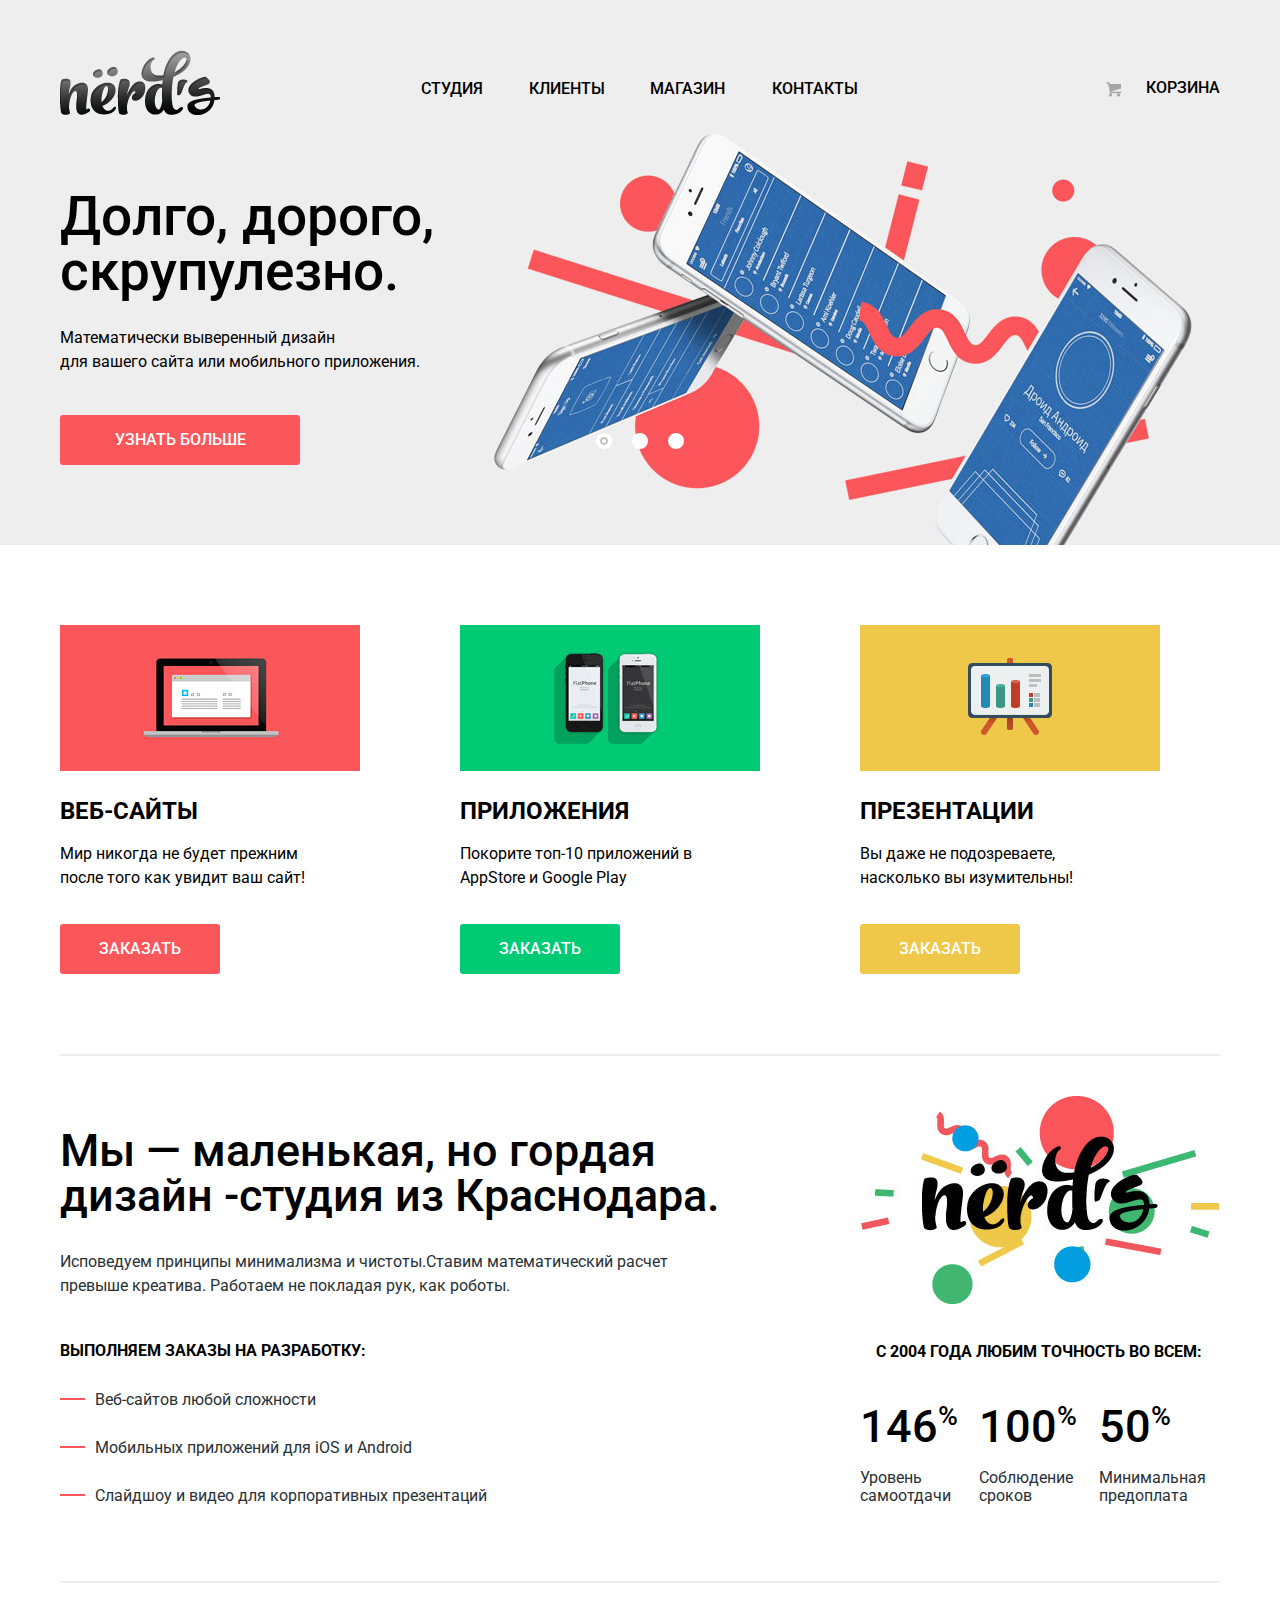
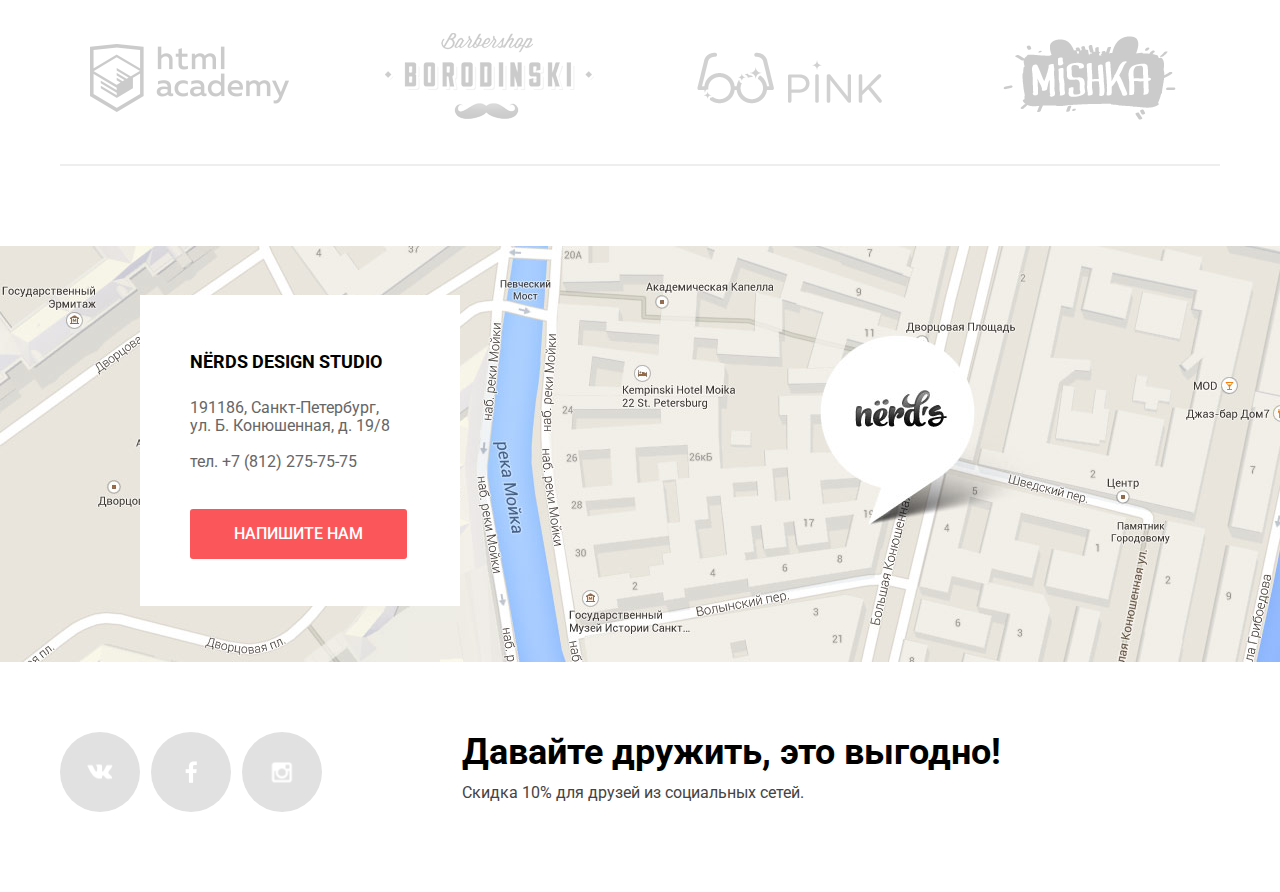
==== commit eb390412: "Оживить интерактивные элементы в личном проекте" ====
--- a/index.html
+++ b/index.html
@@ -17,7 +17,7 @@
           <ul>
             <li><a href="#">Студия</a></li>
             <li><a href="#">Клиенты</a></li>
-            <li><a href="#">Магазин</a></li>
+            <li><a href="catalog.html">Магазин</a></li>
             <li><a href="#">Контакты</a></li>
           </ul>
         </nav>
@@ -121,8 +121,8 @@
     </main>
 
     <div class="map">
-      <button class="pop-up-close" type="button"></button>
-      <div id="yandex-map"></div>
+      <iframe src="https://www.google.com/maps/embed?pb=!1m18!1m12!1m3!1d1998.5989424123638!2d30.320894615634966!3d59.93879686904849!2m3!1f0!2f0!3f0!3m2!1i1024!2i768!4f13.1!3m3!1m2!1s0x4696310fca5ba729%3A0xea9c53d4493c879f!2z0JHQvtC70YzRiNCw0Y8g0JrQvtC90Y7RiNC10L3QvdCw0Y8g0YPQuy4sIDE5LCDQodCw0L3QutGCLdCf0LXRgtC10YDQsdGD0YDQsywgMTkxMTg2!5e0!3m2!1sru!2sru!4v1479401005802"
+      width="1440" height="416" frameborder="0" style="border:0" allowfullscreen></iframe>
       <div class="container clearfix">
         <section class="map-addr">
           <h3>NЁRDS DESIGN STUDIO</h3>
@@ -131,10 +131,8 @@
           <a class="btn btn-pop-up" href="#">Напишите нам</a>
         </section>
       </div>
-    </div>
-
-    <div class="pop-up pop-up-opened">
-      <button class="pop-up-close" type="button"></button>
+      <div class="pop-up">
+      <button class="pop-up-close close" type="button"></button>
       <form action="#" method="post">
         <h2>Напишите нам</h2>
         <div class="form-column">
@@ -149,6 +147,7 @@
         <textarea name="text-letter" id="text-letter-id" placeholder="В свободной форме"></textarea>
         <button class="btn" type="submit" name="send">Отправить</button>
       </form>
+      </div>
     </div>
 
     <footer class="main-footer">
@@ -164,5 +163,6 @@
         </div>
       </div>
     </footer>
+    <script src="js/popup.js"></script>
   </body>
 </html>
--- a/css/style.css
+++ b/css/style.css
@@ -232,7 +232,7 @@
 #btn-1:checked ~ .slider-paginator label[for="btn-1"],
 #btn-2:checked ~ .slider-paginator label[for="btn-2"],
 #btn-3:checked ~ .slider-paginator label[for="btn-3"] {
-  box-shadow: inset 0 0 0px 4px #c1c1c1;
+  box-shadow: inset 0 0 0px 2px #c1c1c1;
 }
 
 .slides  h1,
@@ -538,8 +538,9 @@
 
 .map {
   position: relative;
-  min-width: 1440px;
-  min-height: 416px;
+  width: 1440px;
+  height: 416px;
+  margin: 0 auto;
   margin-bottom: 72px;
   background: url("../img/map.jpg") center no-repeat;
 }
@@ -555,14 +556,14 @@
   top: 49px;
   box-sizing: border-box;
   width: 320px;
-  padding-top: 51px;
+  padding-top: 52px;
   padding-left: 50px;
   padding-bottom: 47px;
   background: #ffffff;
 }
 
 .map-addr h3 {
-  margin-bottom: 23px;
+  margin-bottom: 22px;
   font-size: 18px;
   line-height: 30px;
   font-weight: 700;
@@ -579,7 +580,26 @@
 .map-addr .btn {
   box-sizing: border-box;
   margin-top: 20px;
-  padding: 17px 44px;
+  padding: 16px 44px;
+}
+
+@keyframes modal-open {
+  0%   { transform: translateY(-2000px); }
+  70%   { transform: translateY(30px);    }
+  90%   { transform: translateY(-10px)    }
+  100%  { transform: translateY(0);       }
+}
+
+@keyframes shake {
+  0%, 100% {
+  transform: translateX(0);
+  }
+  10%, 30%, 50%, 70%, 90% {
+  transform: translateX(-10px);
+  }
+  20%, 40%, 60%, 80% {
+  transform: translateX(10px);
+  }
 }
 
 .pop-up .pop-up-close {
@@ -607,10 +627,6 @@
   background: rgba(251, 86, 90, 0.3);
 }
 
-.pop-up .pop-up-close::before {
-  transform: rotate(45deg);
-}
-
 .pop-up .pop-up-close::after {
   transform: rotate(-45deg);
 }
@@ -627,13 +643,28 @@
   background: rgba(254, 204, 205, 0.1);
 }
 
+.modal-error {
+  animation: shake 0.6s;
+}
+
+/* .input-error {
+  border 2px solid #e74246;
+  animation: login-error 0.6s;
+}
+*/
+.pop-up  input:invalid {
+  border: 2px solid #e74246;
+  color: #e74246;
+}
+
 .pop-up {
-  position: absolute;
-  top: 1740px;
+  display: none;
+  position: fixed;
+  top: 0%;
   left: 50%;
   z-index: 30;
   margin-left: -480px;
-  width: 760px;
+  max-width: 760px;
   padding: 0 100px;
   padding-top: 70px;
   padding-bottom: 85px;
@@ -645,7 +676,8 @@
 }
 
 .pop-up-opened {
-  display: none;
+  display: block;
+  animation: modal-open 0.4s;
 }
 
 .pop-up h2 {
@@ -797,7 +829,7 @@
 .main-footer .promo-block{
   float: right;
   max-width: 560px;
-  margin-right: 221px;
+  margin-right: 219px;
 }
 
 .promo-block h2 {
@@ -1128,7 +1160,7 @@
 }
 
 .sort li:nth-child(5) {
-  margin-right: 19px;
+  margin-right: 18px;
 }
 
 .sort a {
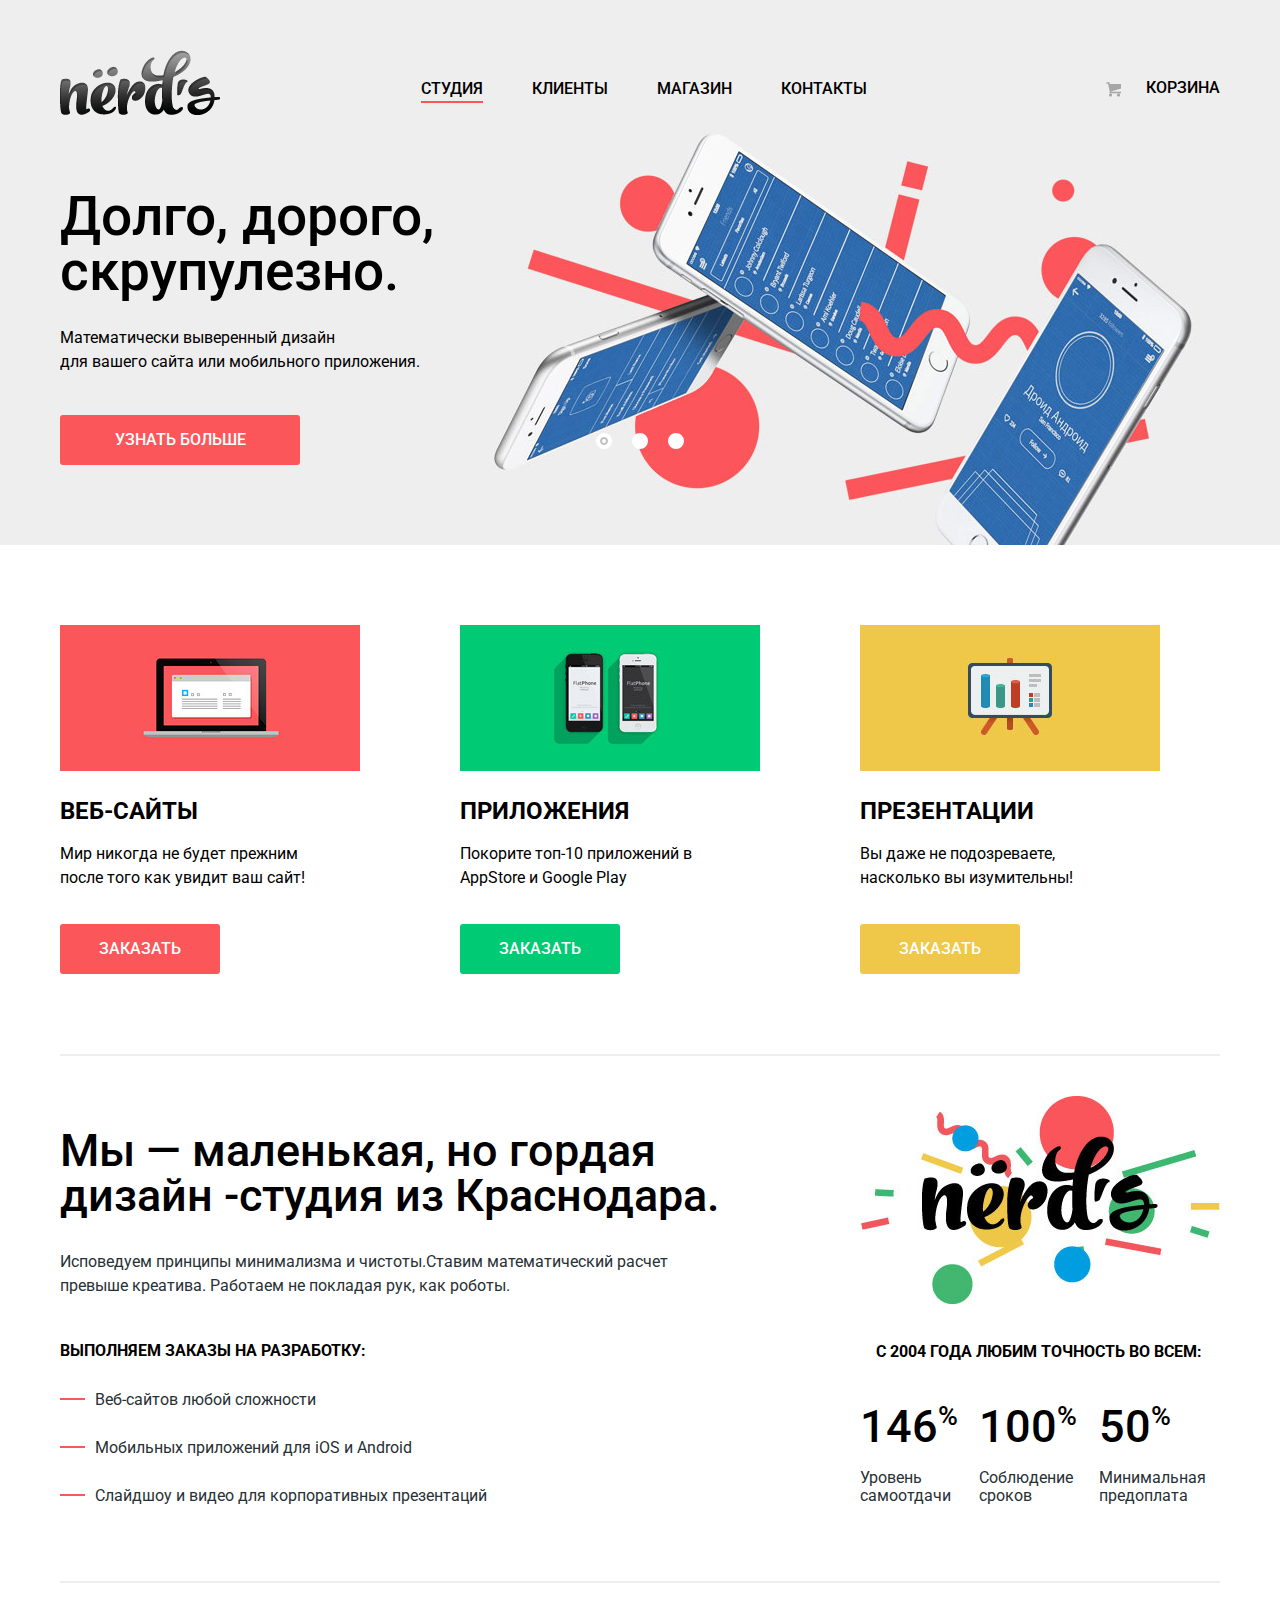
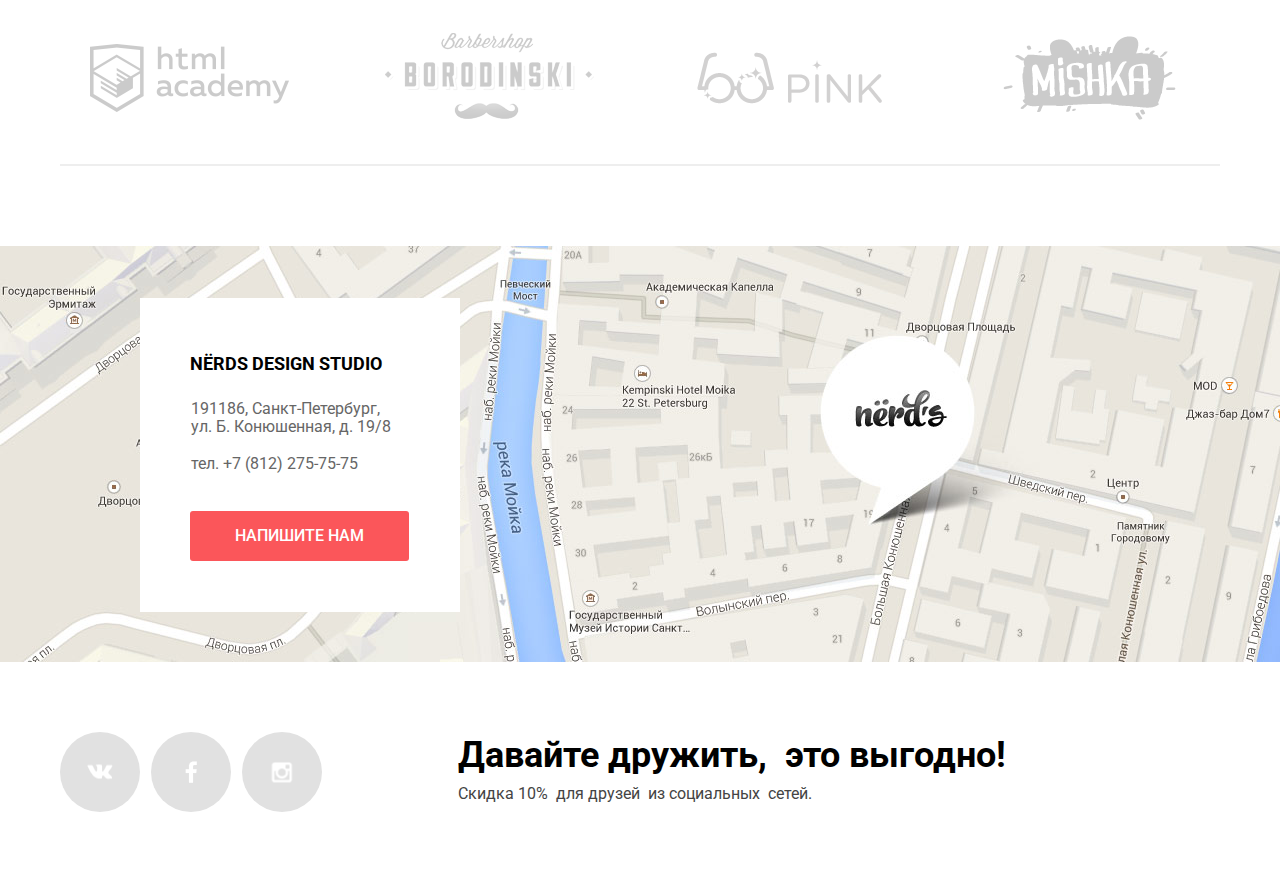
==== commit 6064995e: "Прогрессивное улучшение и базовая оптимизация личного проекта" ====
--- a/index.html
+++ b/index.html
@@ -5,20 +5,20 @@
     <title>Nerds: Нёрдс</title>
     <link href="https://fonts.googleapis.com/css?family=Roboto:400,500,700&amp;subset=cyrillic" rel="stylesheet">
     <link rel="stylesheet" href="css/normalize.css">
-    <link rel="stylesheet" href="css/style.css">
+    <link rel="stylesheet" href="css/style.min.css">
   </head>
   <body>
     <header class="main-header">
       <div class="container clearfix">
         <div class="logo">
-          <a class="logo-status" href="#"></a>
+          <a class="logo-status"></a>
         </div>
         <nav class="main-navigation">
           <ul>
-            <li><a href="#">Студия</a></li>
-            <li><a href="#">Клиенты</a></li>
+            <li><a class="main-navigation-active" href="index.html">Студия</a></li>
+            <li><a href="javascript:void(0)">Клиенты</a></li>
             <li><a href="catalog.html">Магазин</a></li>
-            <li><a href="#">Контакты</a></li>
+            <li><a href="javascript:void(0)">Контакты</a></li>
           </ul>
         </nav>
         <div class="user-block">
@@ -64,24 +64,24 @@
 
     <main class="container">
       <div class="features-catalog clearfix">
-        <div class="features-catalog-item">
+        <section class="features-catalog-item">
           <img src="img/illustration-1.jpg" alt="features-soft-1" width="300" height="146">
           <h2>Веб-сайты</h2>
           <p>Мир никогда не будет прежним<br>после того как увидит ваш сайт!</p>
-          <a href="#" class="btn">Заказать</a>
-        </div>
-        <div class="features-catalog-item">
+          <a href="javascript:void(0)" class="btn">Заказать</a>
+        </section>
+        <section class="features-catalog-item">
           <img src="img/illustration-2.jpg" alt="features-soft-2" width="300" height="146">
           <h2>Приложения</h2>
           <p>Покорите топ-10 приложений в<br> AppStore и Google Play</p>
-          <a href="#" class="btn">Заказать</a>
-        </div>
-        <div class="features-catalog-item">
+          <a href="javascript:void(0)" class="btn">Заказать</a>
+        </section>
+        <section class="features-catalog-item">
           <img src="img/illustration-3.jpg" alt="features-soft-3" width="300" height="146">
           <h2>Презентации</h2>
           <p>Вы даже не подозреваете,<br> насколько вы изумительны!</p>
-          <a href="#" class="btn">Заказать</a>
-        </div>
+          <a href="javascript:void(0)" class="btn">Заказать</a>
+        </section>
       </div>
       <div class="content clearfix">
         <section class="column-left">
@@ -113,10 +113,10 @@
         </section>
       </div>
       <div class="partners-block">
-        <a class="partner" href="#"><img src="img/logo-1.png" alt="htmlAcademy" width="199" height="68"></a>
-        <a class="partner" href="#"><img src="img/logo-2.png" alt="Borodinsky" width="209" height="90"></a>
-        <a class="partner" href="#"><img src="img/logo-3.png" alt="Pink" width="185" height="52"></a>
-        <a class="partner" href="#"><img src="img/logo-4.png" alt="Mishka" width="173" height="84"></a>
+        <a class="partner" href="http://htmlacademy.ru"><img src="img/logo-1.png" alt="htmlAcademy" width="199" height="68"></a>
+        <a class="partner" href="http://barbershop.websciurus.com"><img src="img/logo-2.png" alt="Borodinsky" width="209" height="90"></a>
+        <a class="partner" href="javascript:void(0)"><img src="img/logo-3.png" alt="Pink" width="185" height="52"></a>
+        <a class="partner" href="javascript:void(0)"><img src="img/logo-4.png" alt="Mishka" width="173" height="84"></a>
       </div>
     </main>
 
@@ -128,41 +128,41 @@
           <h3>NЁRDS DESIGN STUDIO</h3>
           <p>191186, Санкт-Петербург,<br>ул. Б. Конюшенная, д. 19/8</p>
           <p>тел. +7 (812) 275-75-75</p>
-          <a class="btn btn-pop-up" href="#">Напишите нам</a>
+          <a class="btn btn-pop-up" href="pop-up.html">Напишите нам</a>
         </section>
       </div>
       <div class="pop-up">
-      <button class="pop-up-close close" type="button"></button>
-      <form action="#" method="post">
-        <h2>Напишите нам</h2>
-        <div class="form-column">
-          <label class="no-transparent" for="name-id">Ваше имя:</label>
-          <input type="text" name="name" id="name-id" placeholder="Представьтесь, пожалуйста" required>
-        </div>
-        <div class="form-column">
-          <label for="email-id">Ваш e-mail:</label>
-          <input type="text" name="email" id="email-id" placeholder="Для отправки ответа" required>
-        </div>
-        <label for="text-letter-id">Текст письма:</label>
-        <textarea name="text-letter" id="text-letter-id" placeholder="В свободной форме"></textarea>
-        <button class="btn" type="submit" name="send">Отправить</button>
-      </form>
+        <button class="pop-up-close close" type="button"></button>
+        <form action="/pop-up" method="post">
+          <h2>Напишите нам</h2>
+          <div class="form-column">
+            <label class="no-transparent" for="name-id">Ваше имя:</label>
+            <input type="text" name="name" id="name-id" placeholder="Представьтесь, пожалуйста" required>
+          </div>
+          <div class="form-column">
+            <label for="email-id">Ваш e-mail:</label>
+            <input type="text" name="email" id="email-id" placeholder="Для отправки ответа" required>
+          </div>
+          <label for="text-letter-id">Текст письма:</label>
+          <textarea name="text-letter" id="text-letter-id" placeholder="В свободной форме"></textarea>
+          <button class="btn" type="submit" name="send">Отправить</button>
+        </form>
       </div>
     </div>
 
     <footer class="main-footer">
       <div class="container clearfix">
         <div class="social-block">
-          <a class="social-btn social-btn-vk" href="#"></a>
-          <a class="social-btn social-btn-fb" href="#"></a>
-          <a class="social-btn social-btn-insta" href="#"></a>
+          <a class="social-btn social-btn-vk" href="http://vk.com"></a>
+          <a class="social-btn social-btn-fb" href="http://facebook.com"></a>
+          <a class="social-btn social-btn-insta" href="http://instagram.com"></a>
         </div>
         <div class="promo-block">
-          <h2>Давайте дружить, это выгодно!</h2>
-          <p>Скидка 10% для друзей из социальных сетей.</p>
+          <b>Давайте дружить,  это выгодно!</b>
+          <p>Скидка 10%  для друзей  из социальных  сетей.</p>
         </div>
       </div>
     </footer>
-    <script src="js/popup.js"></script>
+    <script src="js/popup.min.js"></script>
   </body>
 </html>
--- a/css/style.min.css
+++ b/css/style.min.css
@@ -0,0 +1 @@
+.main-navigation a,.main-navigation ul,.slides h1,body,html{margin:0;padding:0}.btn,body{font-size:16px}body{min-width:1200px;font-family:'Roboto',"Arial",sans-serif;font-weight:400;line-height:24px;color:#000;background-color:#fff}.clearfix::after{content:"";display:table;clear:both}.btn{display:inline-block;vertical-align:top;padding:16px 20px;line-height:18px;font-weight:500;text-align:center;color:#fff;background-color:#fb565a;border-radius:3px;text-decoration:none;text-transform:uppercase;cursor:pointer}.btn:hover{background-color:#e74246}.btn:active{background-color:#d7373b;box-shadow:inset 0 3px rgba(0,1,1,.1);color:rgba(255,255,255,.3)}.main-header{padding-top:50px;color:#000;background-color:#eee}.container{width:1160px;margin:0 auto;padding:0 20px}.logo,.main-navigation{float:left;min-height:65px}.logo{width:160px;margin-right:201px}.logo-status::before{content:"";position:absolute;width:160px;height:65px;background:url(../img/logo.png) no-repeat;opacity:1}.logo-status:hover::before{opacity:.8}.logo-status:active::before{opacity:.3}.main-navigation{max-width:440px}.main-navigation ul{padding-top:24px;list-style:none}.main-navigation li{display:inline-block;vertical-align:top;font-size:0;margin-right:45px}.main-navigation li:last-child{margin-right:-35px}.main-navigation a{font-size:16px;line-height:30px;font-weight:500;color:#000;text-decoration:none;text-transform:uppercase}.basket:hover,.main-navigation a:hover{color:#fb565a;border:none}.main-navigation a:active{color:#000;border:none;opacity:.3}.main-navigation-active{position:relative}.main-navigation-active::after{background:#fb565a 0 0;bottom:-5px;content:"";height:2px;left:0;position:absolute;width:100%}.user-block{float:right;max-width:120px;padding-top:23px}.basket{position:relative;display:inline-block;vertical-align:top;padding-left:40px;font-size:16px;line-height:30px;font-weight:500;color:#000;text-decoration:none;text-transform:uppercase}.basket:focus{color:#000;border-bottom:2px solid #fb565a}.basket::before{content:"";position:absolute;top:9px;left:0;width:15px;height:15px;background:url(../img/sprite.png) no-repeat 0 0;background-position:-10px -10px;opacity:.3}.basket:active{color:rgba(0,0,0,.3);border:none}.main-header .slider{clear:both;position:relative;height:430px;background-color:#eee}.slider .slider-paginator{position:absolute;left:50%;bottom:95px;z-index:10;width:200px;height:10px;margin-left:-100px;text-align:center}.slider input[type=radio]{display:none}.slider-paginator label{display:inline-block;vertical-align:top;width:8px;height:8px;margin:-7px 8px;border-radius:50%;background:#fff;border:4px solid #fff;cursor:pointer}#btn-1:checked~.slider-paginator label[for=btn-1],#btn-2:checked~.slider-paginator label[for=btn-2],#btn-3:checked~.slider-paginator label[for=btn-3]{box-shadow:inset 0 0 0 2px #c1c1c1}.slides .slide{position:absolute;top:0;left:0;width:100%;height:100%;overflow:hidden}.slide .slide-content{width:544px}.slide-content h1{margin-top:74px;margin-bottom:27px;font-size:55px;line-height:55px;font-weight:500;color:#000}.slide-content p{margin-bottom:41px}.btn-slider{box-sizing:border-box;width:240px}.slide:nth-child(1){background:rgba(0,0,0,0) url(../img/slider-1.jpg) no-repeat 100% 0}.slide:nth-child(2){background:rgba(0,0,0,0) url(../img/slider-2.jpg) no-repeat 100% 0}.slide:nth-child(3){background:rgba(0,0,0,0) url(../img/slider-3.jpg) no-repeat 100% 0}.slider .slide{display:none}#btn-1:checked~.slides .slide:nth-child(1),#btn-2:checked~.slides .slide:nth-child(2),#btn-3:checked~.slides .slide:nth-child(3){display:block}.container .features-catalog{margin-top:80px;margin-bottom:80px;padding-bottom:80px;border-bottom:2px solid #eee}.features-catalog-item{float:left;max-width:300px;min-height:340px;margin-right:100px}.features-catalog .features-catalog-item:last-child{margin-right:0}.features-catalog-item h2{margin-top:18px;margin-bottom:16px;font-size:24px;line-height:30px;font-weight:700;color:#000;text-transform:uppercase}.features-catalog-item p{min-height:64px;margin-bottom:18px;font-size:16px;line-height:24px}.features-catalog-item .btn{box-sizing:border-box;width:160px}.features-catalog-item:nth-child(2) .btn{background-color:#00ca74}.features-catalog-item:nth-child(2) .btn:hover{background-color:#00bc6c}.features-catalog-item:nth-child(2) .btn:active{background-color:#00aa62;box-shadow:inset 0 3px #009958}.features-catalog-item:nth-child(3) .btn{background-color:#efc84a}.features-catalog-item:nth-child(3) .btn:hover{background-color:#eab534}.features-catalog-item:nth-child(3) .btn:active{background-color:#e5a722;box-shadow:inset 0 3px #ce961f}.content h2,.content h3,.content p{margin:0;padding:0}.container .content{margin-bottom:50px;padding-bottom:49px;border-bottom:2px solid #eee}.content .column-left{float:left;max-width:680px}.column-left h2{margin-top:-8px;margin-bottom:32px;font-size:45px;line-height:45px;font-weight:500;color:#000}.column-left p{width:660px;margin-bottom:41px;color:#283136}.column-left .perform{max-width:660px}.content h3{font-size:16px;line-height:24px;font-weight:700;color:#000;text-transform:uppercase}.column-left h3{margin-bottom:25px}.content ul,.rate-num ul{margin:0;padding:0;list-style:none}.list li{position:relative;margin-bottom:24px;padding-left:35px;color:#283136}.list li::after{content:"";position:absolute;left:0;bottom:50%;width:25px;height:2px;background-color:#fb565a}.content .column-right{float:right;max-width:380px;margin-top:-40px}.column-right .logo-block{padding-bottom:29px;font-weight:700}.column-right h3{margin-bottom:51px;padding-left:16px}.rate-num ul{font-size:0}.rate-num li{display:inline-block;vertical-align:top;width:100px;font-size:45px;font-weight:500;color:#000}.rate-num li:nth-child(1){margin-right:19px}.rate-num li:nth-child(2){margin-right:20px}.rate-num b{font-weight:500}.rate-num span{display:block;width:100px;margin-top:12px;font-size:16px;line-height:18px;font-weight:400;color:#283136}.container .partners-block{margin-bottom:80px;padding-bottom:29px;border-bottom:2px solid #eee;font-size:0}.partners-block .partner{display:inline-block;vertical-align:middle;padding-left:30px;opacity:.2}.partners-block .partner:nth-child(1){margin-right:66px}.partners-block .partner:nth-child(2){margin-right:73px}.partners-block .partner:nth-child(3){margin-right:91px}.partners-block .partner:hover{opacity:1}.partners-block .partner:active{opacity:.1}.map{position:relative;width:1440px;height:416px;margin:0 auto 72px;background:rgba(0,0,0,0) url(../img/map.jpg) center no-repeat}.map-addr h3{padding:0;margin:0 0 21px;font-size:18px;line-height:30px;font-weight:700;color:#000}.map .map-addr{position:absolute;top:52px;box-sizing:border-box;width:320px;padding:51px 50px;background:#fff 0 0}.map-addr p{margin-left:1px;margin-bottom:19px;font-size:16px;line-height:18px;color:#666}.map-addr .btn{box-sizing:border-box;width:219px;margin-top:19px}@-webkit-keyframes modal-open{0%{-webkit-transform:translateY(-2000px);transform:translateY(-2000px)}70%{-webkit-transform:translateY(30px);transform:translateY(30px)}90%{-webkit-transform:translateY(-10px);transform:translateY(-10px)}to{-webkit-transform:translateY(0);transform:translateY(0)}}@keyframes modal-open{0%{-webkit-transform:translateY(-2000px);transform:translateY(-2000px)}70%{-webkit-transform:translateY(30px);transform:translateY(30px)}90%{-webkit-transform:translateY(-10px);transform:translateY(-10px)}to{-webkit-transform:translateY(0);transform:translateY(0)}}@-webkit-keyframes shake{0%,to{-webkit-transform:translateX(0);transform:translateX(0)}10%,30%,50%,70%,90%{-webkit-transform:translateX(-10px);transform:translateX(-10px)}20%,40%,60%,80%{-webkit-transform:translateX(10px);transform:translateX(10px)}}@keyframes shake{0%,to{-webkit-transform:translateX(0);transform:translateX(0)}10%,30%,50%,70%,90%{-webkit-transform:translateX(-10px);transform:translateX(-10px)}20%,40%,60%,80%{-webkit-transform:translateX(10px);transform:translateX(10px)}}.pop-up .pop-up-close{position:absolute;top:78px;right:90px;width:25px;height:25px;font-size:0;padding:0;background-color:transparent;border:0;cursor:pointer}.pop-up .pop-up-close::after,.pop-up .pop-up-close::before{content:"";position:absolute;top:10px;left:0;width:25px;height:5px;-webkit-transform:rotate(45deg);transform:rotate(45deg);background:rgba(251,86,90,.3)}.pop-up .pop-up-close::after{-webkit-transform:rotate(-45deg);transform:rotate(-45deg)}.pop-up .pop-up-close:hover::after,.pop-up .pop-up-close:hover::before{background:rgba(254,204,205,.3)}.pop-up .pop-up-close:active::after,.pop-up .pop-up-close:active::before,.pop-up .pop-up-close:focus::before{background:rgba(254,204,205,.1)}.modal-error{-webkit-animation:shake .6s;animation:shake .6s}.pop-up input:invalid{border:2px solid #e74246;color:#e74246}.pop-up{display:none;position:fixed;top:0%;left:50%;z-index:30;margin-left:-480px;max-width:760px;padding:70px 100px 85px;font-size:16px;line-height:18px;background:#fff;color:#000;box-shadow:0 20px 40px rgba(0,0,0,.75)}.pop-up-opened{display:block;-webkit-animation:modal-open .4s;animation:modal-open .4s}.pop-up h2{margin:0 0 50px;padding:0;font-size:45px;line-height:45px;font-weight:500}.pop-up .form-column{display:inline-block;vertical-align:top;margin-right:-4px;font-size:0}.pop-up label{display:block;margin-bottom:13px;font-size:16px;font-weight:700}.pop-up .no-transparent{color:rgba(0,0,0,.5)}.pop-up input[type=text],.pop-up textarea{box-sizing:border-box;font-family:"Roboto","Arial",sans-serif;font-size:16px;line-height:18px;font-weight:400;color:rgba(68,68,68,.5);border:2px solid #d7dcde;border-radius:3px;outline:none;width:360px;margin-bottom:35px;padding:17px 15px}.pop-up input[name=name]{margin-right:40px}.pop-up textarea{width:760px;min-height:114px;margin-bottom:47px}.pop-up input[type=text]:hover,.pop-up textarea:hover{border:2px solid #b4b9bb;color:rgba(68,68,68,.5)}.pop-up input[type=text]:focus,.pop-up textarea:focus{border:2px solid #000;color:#444}.pop-up button[type=submit]{width:260px;outline:none;border:none;font-family:"Roboto","Arial",sans-serif}.grid h2,.hang h2{padding:0}.main-footer h2,.shop-column-left h2,p{margin:0;padding:0}.main-footer{padding-bottom:80px}.main-footer .social-block{float:left;max-width:260px}.social-btn:hover{background-color:#e74246}.social-btn:active{background-color:#d7373b;box-shadow:inset 0 3px #c13135}.social-btn{position:relative;display:inline-block;vertical-align:top;width:80px;height:80px;margin-top:-2px;margin-right:7px;border-radius:50%;font-size:0;background-color:#e1e1e1;text-decoration:none}.social-block a:last-child{margin-right:-11px}.social-btn::before{content:"";position:absolute;top:50%;left:50%;-webkit-transform:translate(-50%,-50%);transform:translate(-50%,-50%);background-image:url(../img/sprite.png);background-repeat:no-repeat}.social-btn-vk::before{width:26px;height:15px;background-position:-10px -403px}.social-btn-fb::before{width:12px;height:22px;background-position:-10px -172px}.social-btn-insta::before{width:21px;height:21px;background-position:-10px -214px}.main-footer .promo-block{float:right;max-width:560px;margin-right:214px}.promo-block b{display:block;margin-bottom:10px;padding-top:3px;font-size:36px;line-height:36px;font-weight:700;color:#000;white-space:pre-wrap}.promo-block p{font-size:16px;line-height:22px;color:#444;white-space:pre-wrap}.header-title{min-width:760px;margin-right:auto;margin-left:auto;vertical-align:middle;text-align:center}h1.header-title{margin:0;padding:139px 0 112px;font-size:55px;line-height:55px;font-weight:500}.container .shop-columns{margin-top:55px}.shop-columns .shop-column-left{float:left;max-width:260px;margin-right:140px}.filter-title{font-size:18px;line-height:30px;font-weight:700;text-transform:uppercase}.shop-column-left .shop-filter{margin-top:48px;margin-bottom:53px}.shop-filter .filter-controls{position:relative;height:41px;margin-bottom:14px;padding-top:39px;padding-right:20px;padding-left:20px;background:#eee;border-radius:3px;overflow:hidden}.filter-controls .scale{height:2px;background:#d7dcde}.filter-controls .bar{width:70%;height:2px;background:#00ca74}.filter-controls .toggle{position:absolute;top:30px;left:0;width:4px;height:4px;border:8px solid #fff;border-radius:50%;background:#ababab;box-shadow:0 2px 1px 0 #cfcfcf;cursor:pointer}.filter-controls .min-toggle{left:18px}.filter-controls .max-toggle{left:160px}.range-price{font-size:0}.range-price label{display:inline-block;vertical-align:top;font-size:16px;line-height:22px;width:50%}.max-price{text-align:right}.range-price input{width:60px;margin-left:10px;padding:8px 10px;font-family:'Roboto',"Arial",sans-serif;font-weight:300;font-style:normal;font-size:16px;line-height:22px;border:none;border-radius:3px;background-color:#f1f1f1;color:#283136;text-align:center}.range-price{white-space:nowrap;text-transform:uppercase}.grid h2{margin:0 0 16px}.hang h2{margin:45px 0 16px}.shop-column-left input[type=checkbox],.shop-column-left input[type=radio]{display:none}.shop-column-left input[type=checkbox]+label,.shop-column-left input[type=radio]+label{position:relative;display:block;vertical-align:top;padding-left:36px;font-size:16px;line-height:20px;font-weight:400;cursor:pointer;color:#283136;margin-bottom:20px}.shop-column-left input[type=checkbox]+label::after,.shop-column-left input[type=checkbox]:checked+label::after,.shop-column-left input[type=radio]+label::after,.shop-column-left input[type=radio]:checked+label::after{content:"";position:absolute;color:#b8b8b8;background-image:url(../img/sprite.png);background-repeat:no-repeat}.shop-column-left input[type=radio]:checked+label::after{top:-2px;left:0;width:25px;height:25px;background-position:-10px -300px;opacity:.4}.shop-column-left input[type=radio]+label::after{top:-2px;left:0;width:25px;height:25px;background-position:-10px -255px;opacity:.4}.shop-column-left input[type=checkbox]:checked+label::after{top:-2px;left:0;width:27px;height:23px;background-position:-10px -88px;opacity:.4}.shop-column-left input[type=checkbox]+label::after{top:-2px;left:0;width:25px;height:25px;background-position:-10px -45px;opacity:.4}.shop-column-left label{color:#283136}.shop-column-left input[type=checkbox]+label:hover::after,.shop-column-left input[type=radio]+label:hover::after{color:#000;opacity:1}.shop-column-left input[type=checkbox]:disabled+label,.shop-column-left input[type=checkbox]:disabled+label:hover::after,.shop-column-left input[type=radio]:disabled+label,.shop-column-left input[type=radio]:disabled+label:hover::after{color:#283136;opacity:.3}.shop-column-left .btn-show{margin-top:30px;padding:16px 90px;font-size:16px;line-height:18px;font-weight:500;border:none;border-radius:3px;color:#000;background-color:#eee;text-transform:uppercase}.shop-column-left .btn-show:hover{background-color:#dfdfdf}.shop-column-left .btn-show:active{color:rgba(0,0,0,.3);background-color:#d5d5d5;box-shadow:inset 0 3px 0 0 rgba(0,1,1,.1)}.shop-column-left .btn-show:active::after{box-shadow:none}.shop-columns .shop-column-right{float:left;max-width:760px;margin-bottom:-2px}.shop-column-right .sort{margin-bottom:54px}.shop-column-right ul{max-width:760px;margin:0;padding:0;font-size:0;list-style:none;text-transform:uppercase}.shop-column-right li{display:inline-block;vertical-align:top;font-size:14px;line-height:18px;font-weight:400}.shop-column-right .sort a{color:#000;opacity:.3}.sort li:nth-child(1){margin-right:266px;font-size:18px;line-height:18px;font-weight:700;color:#000;opacity:1}.sort li:nth-child(2) a,.sort li:nth-child(3){margin-right:25px}.sort li:nth-child(4){margin-right:48px}.sort li:nth-child(5){margin-right:18px}.sort a{margin:0;padding:0;text-decoration:none}.sort .dir{display:block;margin-top:5px;width:9px;height:9px;border:none;background:#fff url(../img/sprite.png) no-repeat -10px -345px;opacity:.2}.sort .dir-down{-webkit-transform:rotate(180deg);transform:rotate(180deg)}.sort a:hover{opacity:.6}.dir:hover{opacity:.4}.sort a:active{opacity:1}.catalog{width:760px;margin-bottom:60px;font-size:0}.catalog .catalog-item{position:relative;display:inline-block;vertical-align:top;width:360px;min-height:615px;margin-right:38px;margin-bottom:35px;background-color:#4d4d4d;border-top-left-radius:5px;border-top-right-radius:5px;border:1px solid rgba(0,1,1,.1);font-size:0}.catalog-item .item-controls{position:absolute;top:6px;left:15px}.catalog .catalog-item:nth-child(1){background:#e9e9e9 url(../img/img-sedona.jpg) no-repeat 100% 40px}.catalog .catalog-item:nth-child(2){background:#e9e9e9 url(../img/img-pink.jpg) no-repeat 100% 40px}.catalog .catalog-item:nth-child(3){background:#e9e9e9 url(../img/img-barbershop.jpg) no-repeat 100% 40px}.catalog .catalog-item:nth-child(4){background:#e9e9e9 url(../img/img-mishka.jpg) no-repeat 100% 40px}.catalog .catalog-item:nth-child(5){background:#e9e9e9 url(../img/img-aplus.jpg) no-repeat 100% 40px}.catalog .catalog-item:nth-child(6){background:#e9e9e9 url(../img/img-kvast.jpg) no-repeat 100% 40px}.catalog-item:nth-child(2n){margin-right:-14px}.item-controls button{width:14px;height:14px;margin-right:9px;border:none;border-radius:50%;outline:none;background:#fff;cursor:pointer}.catalog-notice h2,.catalog-notice p{padding:0}.catalog-item .catalog-notice{display:none;position:absolute;bottom:0;width:360px;height:230px;background-color:#eee}.catalog-notice h2{margin:24px 0 0;font-size:18px;line-height:30px;font-weight:700;color:#000;text-align:center;text-transform:uppercase}.catalog-notice a{text-decoration:none}.catalog-notice p{max-height:38px;margin:0 0 30px;padding-top:15px;font-size:16px;line-height:18px;font-weight:400;color:#666;overflow-y:auto;text-align:center}.catalog-notice .item-price{display:table;width:160px;min-height:50px;margin:0 auto 43px;font-family:"Roboto","Arial",sans-serif;color:#fff;border:none;outline:none}.catalog .catalog-item:hover{background-color:#4d4d4d;box-shadow:0 6px 15px rgba(0,1,1,.25)}.catalog .catalog-item:hover .catalog-notice,.paginator a{display:block}.shop-column-right .paginator{font-size:0;margin-top:23px}.shop-column-right ul .paginator{padding:0;margin:24px 0 0;list-style:none}.paginator li{display:inline-block;margin-right:13px;vertical-align:middle}.paginator a{width:48px;margin:0;padding:16px 0;font-size:16px;line-height:18px;font-weight:500;color:#000;background-color:#eee;border-radius:3px;vertical-align:middle;text-align:center;text-decoration:none;text-transform:uppercase}.paginator .next{width:260px;padding:18px 0}.paginator .active a{padding:13px 0;background-color:#fff;outline:3px solid #dbdbdb}.paginator li:not(.active) a:hover{background-color:#dfdfdf}.paginator li:not(.active) a:active{background-color:#d5d5d5;color:rgba(0,0,0,.3);box-shadow:inset 0 3px 0 0 rgba(0,1,1,.1)}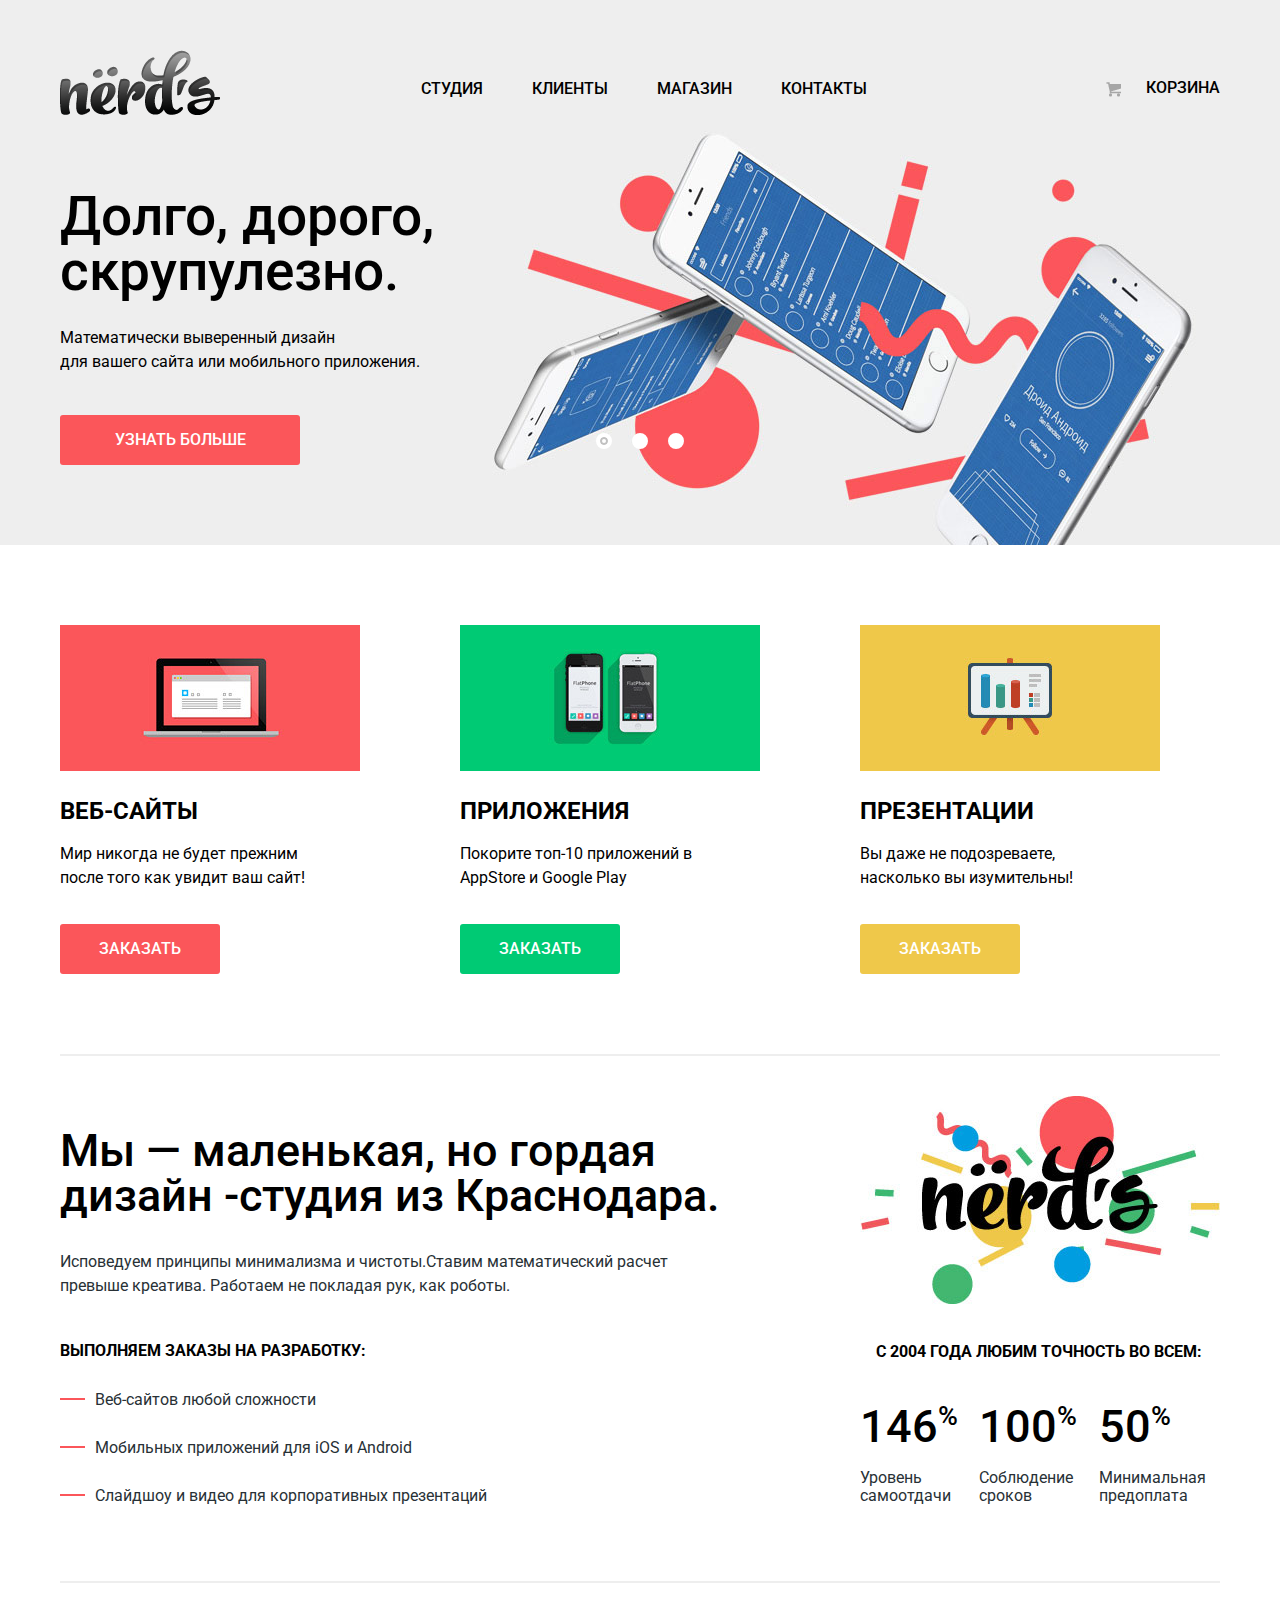
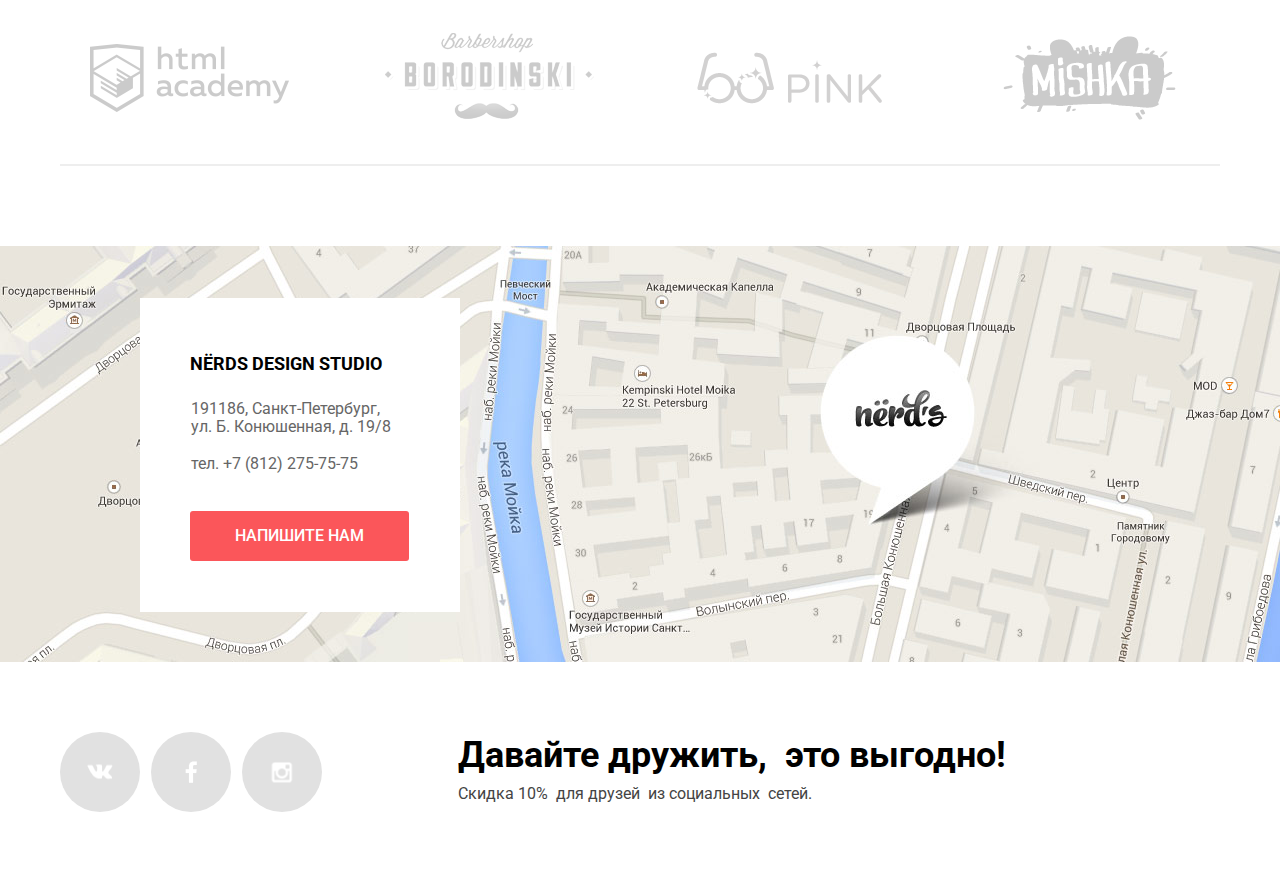
==== commit b32ec238: "Вроде поправил" ====
--- a/index.html
+++ b/index.html
@@ -15,7 +15,7 @@
         </div>
         <nav class="main-navigation">
           <ul>
-            <li><a class="main-navigation-active" href="index.html">Студия</a></li>
+            <li><a href="index.html">Студия</a></li>
             <li><a href="javascript:void(0)">Клиенты</a></li>
             <li><a href="catalog.html">Магазин</a></li>
             <li><a href="javascript:void(0)">Контакты</a></li>
@@ -122,7 +122,7 @@
 
     <div class="map">
       <iframe src="https://www.google.com/maps/embed?pb=!1m18!1m12!1m3!1d1998.5989424123638!2d30.320894615634966!3d59.93879686904849!2m3!1f0!2f0!3f0!3m2!1i1024!2i768!4f13.1!3m3!1m2!1s0x4696310fca5ba729%3A0xea9c53d4493c879f!2z0JHQvtC70YzRiNCw0Y8g0JrQvtC90Y7RiNC10L3QvdCw0Y8g0YPQuy4sIDE5LCDQodCw0L3QutGCLdCf0LXRgtC10YDQsdGD0YDQsywgMTkxMTg2!5e0!3m2!1sru!2sru!4v1479401005802"
-      width="1440" height="416" frameborder="0" style="border:0" allowfullscreen></iframe>
+      width="100%" height="416" frameborder="0" style="border:0" allowfullscreen></iframe>
       <div class="container clearfix">
         <section class="map-addr">
           <h3>NЁRDS DESIGN STUDIO</h3>
--- a/css/style.min.css
+++ b/css/style.min.css
@@ -1 +1 @@
-.main-navigation a,.main-navigation ul,.slides h1,body,html{margin:0;padding:0}.btn,body{font-size:16px}body{min-width:1200px;font-family:'Roboto',"Arial",sans-serif;font-weight:400;line-height:24px;color:#000;background-color:#fff}.clearfix::after{content:"";display:table;clear:both}.btn{display:inline-block;vertical-align:top;padding:16px 20px;line-height:18px;font-weight:500;text-align:center;color:#fff;background-color:#fb565a;border-radius:3px;text-decoration:none;text-transform:uppercase;cursor:pointer}.btn:hover{background-color:#e74246}.btn:active{background-color:#d7373b;box-shadow:inset 0 3px rgba(0,1,1,.1);color:rgba(255,255,255,.3)}.main-header{padding-top:50px;color:#000;background-color:#eee}.container{width:1160px;margin:0 auto;padding:0 20px}.logo,.main-navigation{float:left;min-height:65px}.logo{width:160px;margin-right:201px}.logo-status::before{content:"";position:absolute;width:160px;height:65px;background:url(../img/logo.png) no-repeat;opacity:1}.logo-status:hover::before{opacity:.8}.logo-status:active::before{opacity:.3}.main-navigation{max-width:440px}.main-navigation ul{padding-top:24px;list-style:none}.main-navigation li{display:inline-block;vertical-align:top;font-size:0;margin-right:45px}.main-navigation li:last-child{margin-right:-35px}.main-navigation a{font-size:16px;line-height:30px;font-weight:500;color:#000;text-decoration:none;text-transform:uppercase}.basket:hover,.main-navigation a:hover{color:#fb565a;border:none}.main-navigation a:active{color:#000;border:none;opacity:.3}.main-navigation-active{position:relative}.main-navigation-active::after{background:#fb565a 0 0;bottom:-5px;content:"";height:2px;left:0;position:absolute;width:100%}.user-block{float:right;max-width:120px;padding-top:23px}.basket{position:relative;display:inline-block;vertical-align:top;padding-left:40px;font-size:16px;line-height:30px;font-weight:500;color:#000;text-decoration:none;text-transform:uppercase}.basket:focus{color:#000;border-bottom:2px solid #fb565a}.basket::before{content:"";position:absolute;top:9px;left:0;width:15px;height:15px;background:url(../img/sprite.png) no-repeat 0 0;background-position:-10px -10px;opacity:.3}.basket:active{color:rgba(0,0,0,.3);border:none}.main-header .slider{clear:both;position:relative;height:430px;background-color:#eee}.slider .slider-paginator{position:absolute;left:50%;bottom:95px;z-index:10;width:200px;height:10px;margin-left:-100px;text-align:center}.slider input[type=radio]{display:none}.slider-paginator label{display:inline-block;vertical-align:top;width:8px;height:8px;margin:-7px 8px;border-radius:50%;background:#fff;border:4px solid #fff;cursor:pointer}#btn-1:checked~.slider-paginator label[for=btn-1],#btn-2:checked~.slider-paginator label[for=btn-2],#btn-3:checked~.slider-paginator label[for=btn-3]{box-shadow:inset 0 0 0 2px #c1c1c1}.slides .slide{position:absolute;top:0;left:0;width:100%;height:100%;overflow:hidden}.slide .slide-content{width:544px}.slide-content h1{margin-top:74px;margin-bottom:27px;font-size:55px;line-height:55px;font-weight:500;color:#000}.slide-content p{margin-bottom:41px}.btn-slider{box-sizing:border-box;width:240px}.slide:nth-child(1){background:rgba(0,0,0,0) url(../img/slider-1.jpg) no-repeat 100% 0}.slide:nth-child(2){background:rgba(0,0,0,0) url(../img/slider-2.jpg) no-repeat 100% 0}.slide:nth-child(3){background:rgba(0,0,0,0) url(../img/slider-3.jpg) no-repeat 100% 0}.slider .slide{display:none}#btn-1:checked~.slides .slide:nth-child(1),#btn-2:checked~.slides .slide:nth-child(2),#btn-3:checked~.slides .slide:nth-child(3){display:block}.container .features-catalog{margin-top:80px;margin-bottom:80px;padding-bottom:80px;border-bottom:2px solid #eee}.features-catalog-item{float:left;max-width:300px;min-height:340px;margin-right:100px}.features-catalog .features-catalog-item:last-child{margin-right:0}.features-catalog-item h2{margin-top:18px;margin-bottom:16px;font-size:24px;line-height:30px;font-weight:700;color:#000;text-transform:uppercase}.features-catalog-item p{min-height:64px;margin-bottom:18px;font-size:16px;line-height:24px}.features-catalog-item .btn{box-sizing:border-box;width:160px}.features-catalog-item:nth-child(2) .btn{background-color:#00ca74}.features-catalog-item:nth-child(2) .btn:hover{background-color:#00bc6c}.features-catalog-item:nth-child(2) .btn:active{background-color:#00aa62;box-shadow:inset 0 3px #009958}.features-catalog-item:nth-child(3) .btn{background-color:#efc84a}.features-catalog-item:nth-child(3) .btn:hover{background-color:#eab534}.features-catalog-item:nth-child(3) .btn:active{background-color:#e5a722;box-shadow:inset 0 3px #ce961f}.content h2,.content h3,.content p{margin:0;padding:0}.container .content{margin-bottom:50px;padding-bottom:49px;border-bottom:2px solid #eee}.content .column-left{float:left;max-width:680px}.column-left h2{margin-top:-8px;margin-bottom:32px;font-size:45px;line-height:45px;font-weight:500;color:#000}.column-left p{width:660px;margin-bottom:41px;color:#283136}.column-left .perform{max-width:660px}.content h3{font-size:16px;line-height:24px;font-weight:700;color:#000;text-transform:uppercase}.column-left h3{margin-bottom:25px}.content ul,.rate-num ul{margin:0;padding:0;list-style:none}.list li{position:relative;margin-bottom:24px;padding-left:35px;color:#283136}.list li::after{content:"";position:absolute;left:0;bottom:50%;width:25px;height:2px;background-color:#fb565a}.content .column-right{float:right;max-width:380px;margin-top:-40px}.column-right .logo-block{padding-bottom:29px;font-weight:700}.column-right h3{margin-bottom:51px;padding-left:16px}.rate-num ul{font-size:0}.rate-num li{display:inline-block;vertical-align:top;width:100px;font-size:45px;font-weight:500;color:#000}.rate-num li:nth-child(1){margin-right:19px}.rate-num li:nth-child(2){margin-right:20px}.rate-num b{font-weight:500}.rate-num span{display:block;width:100px;margin-top:12px;font-size:16px;line-height:18px;font-weight:400;color:#283136}.container .partners-block{margin-bottom:80px;padding-bottom:29px;border-bottom:2px solid #eee;font-size:0}.partners-block .partner{display:inline-block;vertical-align:middle;padding-left:30px;opacity:.2}.partners-block .partner:nth-child(1){margin-right:66px}.partners-block .partner:nth-child(2){margin-right:73px}.partners-block .partner:nth-child(3){margin-right:91px}.partners-block .partner:hover{opacity:1}.partners-block .partner:active{opacity:.1}.map{position:relative;width:1440px;height:416px;margin:0 auto 72px;background:rgba(0,0,0,0) url(../img/map.jpg) center no-repeat}.map-addr h3{padding:0;margin:0 0 21px;font-size:18px;line-height:30px;font-weight:700;color:#000}.map .map-addr{position:absolute;top:52px;box-sizing:border-box;width:320px;padding:51px 50px;background:#fff 0 0}.map-addr p{margin-left:1px;margin-bottom:19px;font-size:16px;line-height:18px;color:#666}.map-addr .btn{box-sizing:border-box;width:219px;margin-top:19px}@-webkit-keyframes modal-open{0%{-webkit-transform:translateY(-2000px);transform:translateY(-2000px)}70%{-webkit-transform:translateY(30px);transform:translateY(30px)}90%{-webkit-transform:translateY(-10px);transform:translateY(-10px)}to{-webkit-transform:translateY(0);transform:translateY(0)}}@keyframes modal-open{0%{-webkit-transform:translateY(-2000px);transform:translateY(-2000px)}70%{-webkit-transform:translateY(30px);transform:translateY(30px)}90%{-webkit-transform:translateY(-10px);transform:translateY(-10px)}to{-webkit-transform:translateY(0);transform:translateY(0)}}@-webkit-keyframes shake{0%,to{-webkit-transform:translateX(0);transform:translateX(0)}10%,30%,50%,70%,90%{-webkit-transform:translateX(-10px);transform:translateX(-10px)}20%,40%,60%,80%{-webkit-transform:translateX(10px);transform:translateX(10px)}}@keyframes shake{0%,to{-webkit-transform:translateX(0);transform:translateX(0)}10%,30%,50%,70%,90%{-webkit-transform:translateX(-10px);transform:translateX(-10px)}20%,40%,60%,80%{-webkit-transform:translateX(10px);transform:translateX(10px)}}.pop-up .pop-up-close{position:absolute;top:78px;right:90px;width:25px;height:25px;font-size:0;padding:0;background-color:transparent;border:0;cursor:pointer}.pop-up .pop-up-close::after,.pop-up .pop-up-close::before{content:"";position:absolute;top:10px;left:0;width:25px;height:5px;-webkit-transform:rotate(45deg);transform:rotate(45deg);background:rgba(251,86,90,.3)}.pop-up .pop-up-close::after{-webkit-transform:rotate(-45deg);transform:rotate(-45deg)}.pop-up .pop-up-close:hover::after,.pop-up .pop-up-close:hover::before{background:rgba(254,204,205,.3)}.pop-up .pop-up-close:active::after,.pop-up .pop-up-close:active::before,.pop-up .pop-up-close:focus::before{background:rgba(254,204,205,.1)}.modal-error{-webkit-animation:shake .6s;animation:shake .6s}.pop-up input:invalid{border:2px solid #e74246;color:#e74246}.pop-up{display:none;position:fixed;top:0%;left:50%;z-index:30;margin-left:-480px;max-width:760px;padding:70px 100px 85px;font-size:16px;line-height:18px;background:#fff;color:#000;box-shadow:0 20px 40px rgba(0,0,0,.75)}.pop-up-opened{display:block;-webkit-animation:modal-open .4s;animation:modal-open .4s}.pop-up h2{margin:0 0 50px;padding:0;font-size:45px;line-height:45px;font-weight:500}.pop-up .form-column{display:inline-block;vertical-align:top;margin-right:-4px;font-size:0}.pop-up label{display:block;margin-bottom:13px;font-size:16px;font-weight:700}.pop-up .no-transparent{color:rgba(0,0,0,.5)}.pop-up input[type=text],.pop-up textarea{box-sizing:border-box;font-family:"Roboto","Arial",sans-serif;font-size:16px;line-height:18px;font-weight:400;color:rgba(68,68,68,.5);border:2px solid #d7dcde;border-radius:3px;outline:none;width:360px;margin-bottom:35px;padding:17px 15px}.pop-up input[name=name]{margin-right:40px}.pop-up textarea{width:760px;min-height:114px;margin-bottom:47px}.pop-up input[type=text]:hover,.pop-up textarea:hover{border:2px solid #b4b9bb;color:rgba(68,68,68,.5)}.pop-up input[type=text]:focus,.pop-up textarea:focus{border:2px solid #000;color:#444}.pop-up button[type=submit]{width:260px;outline:none;border:none;font-family:"Roboto","Arial",sans-serif}.grid h2,.hang h2{padding:0}.main-footer h2,.shop-column-left h2,p{margin:0;padding:0}.main-footer{padding-bottom:80px}.main-footer .social-block{float:left;max-width:260px}.social-btn:hover{background-color:#e74246}.social-btn:active{background-color:#d7373b;box-shadow:inset 0 3px #c13135}.social-btn{position:relative;display:inline-block;vertical-align:top;width:80px;height:80px;margin-top:-2px;margin-right:7px;border-radius:50%;font-size:0;background-color:#e1e1e1;text-decoration:none}.social-block a:last-child{margin-right:-11px}.social-btn::before{content:"";position:absolute;top:50%;left:50%;-webkit-transform:translate(-50%,-50%);transform:translate(-50%,-50%);background-image:url(../img/sprite.png);background-repeat:no-repeat}.social-btn-vk::before{width:26px;height:15px;background-position:-10px -403px}.social-btn-fb::before{width:12px;height:22px;background-position:-10px -172px}.social-btn-insta::before{width:21px;height:21px;background-position:-10px -214px}.main-footer .promo-block{float:right;max-width:560px;margin-right:214px}.promo-block b{display:block;margin-bottom:10px;padding-top:3px;font-size:36px;line-height:36px;font-weight:700;color:#000;white-space:pre-wrap}.promo-block p{font-size:16px;line-height:22px;color:#444;white-space:pre-wrap}.header-title{min-width:760px;margin-right:auto;margin-left:auto;vertical-align:middle;text-align:center}h1.header-title{margin:0;padding:139px 0 112px;font-size:55px;line-height:55px;font-weight:500}.container .shop-columns{margin-top:55px}.shop-columns .shop-column-left{float:left;max-width:260px;margin-right:140px}.filter-title{font-size:18px;line-height:30px;font-weight:700;text-transform:uppercase}.shop-column-left .shop-filter{margin-top:48px;margin-bottom:53px}.shop-filter .filter-controls{position:relative;height:41px;margin-bottom:14px;padding-top:39px;padding-right:20px;padding-left:20px;background:#eee;border-radius:3px;overflow:hidden}.filter-controls .scale{height:2px;background:#d7dcde}.filter-controls .bar{width:70%;height:2px;background:#00ca74}.filter-controls .toggle{position:absolute;top:30px;left:0;width:4px;height:4px;border:8px solid #fff;border-radius:50%;background:#ababab;box-shadow:0 2px 1px 0 #cfcfcf;cursor:pointer}.filter-controls .min-toggle{left:18px}.filter-controls .max-toggle{left:160px}.range-price{font-size:0}.range-price label{display:inline-block;vertical-align:top;font-size:16px;line-height:22px;width:50%}.max-price{text-align:right}.range-price input{width:60px;margin-left:10px;padding:8px 10px;font-family:'Roboto',"Arial",sans-serif;font-weight:300;font-style:normal;font-size:16px;line-height:22px;border:none;border-radius:3px;background-color:#f1f1f1;color:#283136;text-align:center}.range-price{white-space:nowrap;text-transform:uppercase}.grid h2{margin:0 0 16px}.hang h2{margin:45px 0 16px}.shop-column-left input[type=checkbox],.shop-column-left input[type=radio]{display:none}.shop-column-left input[type=checkbox]+label,.shop-column-left input[type=radio]+label{position:relative;display:block;vertical-align:top;padding-left:36px;font-size:16px;line-height:20px;font-weight:400;cursor:pointer;color:#283136;margin-bottom:20px}.shop-column-left input[type=checkbox]+label::after,.shop-column-left input[type=checkbox]:checked+label::after,.shop-column-left input[type=radio]+label::after,.shop-column-left input[type=radio]:checked+label::after{content:"";position:absolute;color:#b8b8b8;background-image:url(../img/sprite.png);background-repeat:no-repeat}.shop-column-left input[type=radio]:checked+label::after{top:-2px;left:0;width:25px;height:25px;background-position:-10px -300px;opacity:.4}.shop-column-left input[type=radio]+label::after{top:-2px;left:0;width:25px;height:25px;background-position:-10px -255px;opacity:.4}.shop-column-left input[type=checkbox]:checked+label::after{top:-2px;left:0;width:27px;height:23px;background-position:-10px -88px;opacity:.4}.shop-column-left input[type=checkbox]+label::after{top:-2px;left:0;width:25px;height:25px;background-position:-10px -45px;opacity:.4}.shop-column-left label{color:#283136}.shop-column-left input[type=checkbox]+label:hover::after,.shop-column-left input[type=radio]+label:hover::after{color:#000;opacity:1}.shop-column-left input[type=checkbox]:disabled+label,.shop-column-left input[type=checkbox]:disabled+label:hover::after,.shop-column-left input[type=radio]:disabled+label,.shop-column-left input[type=radio]:disabled+label:hover::after{color:#283136;opacity:.3}.shop-column-left .btn-show{margin-top:30px;padding:16px 90px;font-size:16px;line-height:18px;font-weight:500;border:none;border-radius:3px;color:#000;background-color:#eee;text-transform:uppercase}.shop-column-left .btn-show:hover{background-color:#dfdfdf}.shop-column-left .btn-show:active{color:rgba(0,0,0,.3);background-color:#d5d5d5;box-shadow:inset 0 3px 0 0 rgba(0,1,1,.1)}.shop-column-left .btn-show:active::after{box-shadow:none}.shop-columns .shop-column-right{float:left;max-width:760px;margin-bottom:-2px}.shop-column-right .sort{margin-bottom:54px}.shop-column-right ul{max-width:760px;margin:0;padding:0;font-size:0;list-style:none;text-transform:uppercase}.shop-column-right li{display:inline-block;vertical-align:top;font-size:14px;line-height:18px;font-weight:400}.shop-column-right .sort a{color:#000;opacity:.3}.sort li:nth-child(1){margin-right:266px;font-size:18px;line-height:18px;font-weight:700;color:#000;opacity:1}.sort li:nth-child(2) a,.sort li:nth-child(3){margin-right:25px}.sort li:nth-child(4){margin-right:48px}.sort li:nth-child(5){margin-right:18px}.sort a{margin:0;padding:0;text-decoration:none}.sort .dir{display:block;margin-top:5px;width:9px;height:9px;border:none;background:#fff url(../img/sprite.png) no-repeat -10px -345px;opacity:.2}.sort .dir-down{-webkit-transform:rotate(180deg);transform:rotate(180deg)}.sort a:hover{opacity:.6}.dir:hover{opacity:.4}.sort a:active{opacity:1}.catalog{width:760px;margin-bottom:60px;font-size:0}.catalog .catalog-item{position:relative;display:inline-block;vertical-align:top;width:360px;min-height:615px;margin-right:38px;margin-bottom:35px;background-color:#4d4d4d;border-top-left-radius:5px;border-top-right-radius:5px;border:1px solid rgba(0,1,1,.1);font-size:0}.catalog-item .item-controls{position:absolute;top:6px;left:15px}.catalog .catalog-item:nth-child(1){background:#e9e9e9 url(../img/img-sedona.jpg) no-repeat 100% 40px}.catalog .catalog-item:nth-child(2){background:#e9e9e9 url(../img/img-pink.jpg) no-repeat 100% 40px}.catalog .catalog-item:nth-child(3){background:#e9e9e9 url(../img/img-barbershop.jpg) no-repeat 100% 40px}.catalog .catalog-item:nth-child(4){background:#e9e9e9 url(../img/img-mishka.jpg) no-repeat 100% 40px}.catalog .catalog-item:nth-child(5){background:#e9e9e9 url(../img/img-aplus.jpg) no-repeat 100% 40px}.catalog .catalog-item:nth-child(6){background:#e9e9e9 url(../img/img-kvast.jpg) no-repeat 100% 40px}.catalog-item:nth-child(2n){margin-right:-14px}.item-controls button{width:14px;height:14px;margin-right:9px;border:none;border-radius:50%;outline:none;background:#fff;cursor:pointer}.catalog-notice h2,.catalog-notice p{padding:0}.catalog-item .catalog-notice{display:none;position:absolute;bottom:0;width:360px;height:230px;background-color:#eee}.catalog-notice h2{margin:24px 0 0;font-size:18px;line-height:30px;font-weight:700;color:#000;text-align:center;text-transform:uppercase}.catalog-notice a{text-decoration:none}.catalog-notice p{max-height:38px;margin:0 0 30px;padding-top:15px;font-size:16px;line-height:18px;font-weight:400;color:#666;overflow-y:auto;text-align:center}.catalog-notice .item-price{display:table;width:160px;min-height:50px;margin:0 auto 43px;font-family:"Roboto","Arial",sans-serif;color:#fff;border:none;outline:none}.catalog .catalog-item:hover{background-color:#4d4d4d;box-shadow:0 6px 15px rgba(0,1,1,.25)}.catalog .catalog-item:hover .catalog-notice,.paginator a{display:block}.shop-column-right .paginator{font-size:0;margin-top:23px}.shop-column-right ul .paginator{padding:0;margin:24px 0 0;list-style:none}.paginator li{display:inline-block;margin-right:13px;vertical-align:middle}.paginator a{width:48px;margin:0;padding:16px 0;font-size:16px;line-height:18px;font-weight:500;color:#000;background-color:#eee;border-radius:3px;vertical-align:middle;text-align:center;text-decoration:none;text-transform:uppercase}.paginator .next{width:260px;padding:18px 0}.paginator .active a{padding:13px 0;background-color:#fff;outline:3px solid #dbdbdb}.paginator li:not(.active) a:hover{background-color:#dfdfdf}.paginator li:not(.active) a:active{background-color:#d5d5d5;color:rgba(0,0,0,.3);box-shadow:inset 0 3px 0 0 rgba(0,1,1,.1)}+.main-navigation a,.main-navigation ul,.slides h1,body,html{margin:0;padding:0}.btn,body{font-size:16px}body{min-width:1200px;font-family:"Roboto","Arial",sans-serif;font-weight:400;line-height:24px;color:#000;background-color:#fff}.clearfix::after{content:"";display:table;clear:both}.btn{display:inline-block;vertical-align:top;padding:16px 20px;line-height:18px;font-weight:500;text-align:center;color:#fff;background-color:#fb565a;border-radius:3px;text-decoration:none;text-transform:uppercase;cursor:pointer}.btn:hover{background-color:#e74246}.btn:active{background-color:#d7373b;box-shadow:inset 0 3px rgba(0,1,1,.1);color:rgba(255,255,255,.3)}.main-header{padding-top:50px;color:#000;background-color:#eee}.container{width:1160px;margin:0 auto;padding:0 20px}.logo,.main-navigation{float:left;min-height:65px}.logo{width:160px;margin-right:201px}.logo-status::before{content:"";position:absolute;width:160px;height:65px;background:url(../img/logo.png) no-repeat;opacity:1}.logo-status:hover::before{opacity:.8}.logo-status:active::before{opacity:.3}.main-navigation{max-width:440px}.main-navigation ul{padding-top:24px;list-style:none}.main-navigation li{display:inline-block;vertical-align:top;font-size:0;margin-right:45px}.main-navigation li:last-child{margin-right:-35px}.main-navigation a{font-size:16px;line-height:30px;font-weight:500;color:#000;text-decoration:none;text-transform:uppercase}.basket:hover,.main-navigation a:hover{color:#fb565a;border:none}.main-navigation a:active{color:#000;border:none;opacity:.3}.main-navigation-active{position:relative}.main-navigation-active::after{background:#fb565a 0 0;bottom:-5px;content:"";height:2px;left:0;position:absolute;width:100%}.user-block{float:right;max-width:120px;padding-top:23px}.basket{position:relative;display:inline-block;vertical-align:top;padding-left:40px;font-size:16px;line-height:30px;font-weight:500;color:#000;text-decoration:none;text-transform:uppercase}.basket:focus{color:#000;border-bottom:2px solid #fb565a}.basket::before{content:"";position:absolute;top:9px;left:0;width:15px;height:15px;background:url(../img/sprite.png) no-repeat 0 0;background-position:-10px -10px;opacity:.3}.basket:active{color:rgba(0,0,0,.3);border:none}.main-header .slider{clear:both;position:relative;height:430px;background-color:#eee}.slider .slider-paginator{position:absolute;left:50%;bottom:95px;z-index:10;width:200px;height:10px;margin-left:-100px;text-align:center}.slider input[type=radio]{display:none}.slider-paginator label{display:inline-block;vertical-align:top;width:8px;height:8px;margin:-7px 8px;border-radius:50%;background:#fff;border:4px solid #fff;cursor:pointer}#btn-1:checked~.slider-paginator label[for=btn-1],#btn-2:checked~.slider-paginator label[for=btn-2],#btn-3:checked~.slider-paginator label[for=btn-3]{box-shadow:inset 0 0 0 2px #c1c1c1}.slides .slide{position:absolute;top:0;left:0;width:100%;height:100%;overflow:hidden}.slide .slide-content{width:544px}.slide-content h1{margin-top:74px;margin-bottom:27px;font-size:55px;line-height:55px;font-weight:500;color:#000}.slide-content p{margin-bottom:41px}.btn-slider{box-sizing:border-box;width:240px}.slide:nth-child(1){background:rgba(0,0,0,0) url(../img/slider-1.jpg) no-repeat 100% 0}.slide:nth-child(2){background:rgba(0,0,0,0) url(../img/slider-2.jpg) no-repeat 100% 0}.slide:nth-child(3){background:rgba(0,0,0,0) url(../img/slider-3.jpg) no-repeat 100% 0}.slider .slide{display:none}#btn-1:checked~.slides .slide:nth-child(1),#btn-2:checked~.slides .slide:nth-child(2),#btn-3:checked~.slides .slide:nth-child(3){display:block}.container .features-catalog{margin-top:80px;margin-bottom:80px;padding-bottom:80px;border-bottom:2px solid #eee}.features-catalog-item{float:left;max-width:300px;min-height:340px;margin-right:100px}.features-catalog .features-catalog-item:last-child{margin-right:0}.features-catalog-item h2{margin-top:18px;margin-bottom:16px;font-size:24px;line-height:30px;font-weight:700;color:#000;text-transform:uppercase}.features-catalog-item p{min-height:64px;margin-bottom:18px;font-size:16px;line-height:24px}.features-catalog-item .btn{box-sizing:border-box;width:160px}.features-catalog-item:nth-child(2) .btn{background-color:#00ca74}.features-catalog-item:nth-child(2) .btn:hover{background-color:#00bc6c}.features-catalog-item:nth-child(2) .btn:active{background-color:#00aa62;box-shadow:inset 0 3px #009958}.features-catalog-item:nth-child(3) .btn{background-color:#efc84a}.features-catalog-item:nth-child(3) .btn:hover{background-color:#eab534}.features-catalog-item:nth-child(3) .btn:active{background-color:#e5a722;box-shadow:inset 0 3px #ce961f}.content h2,.content h3,.content p{margin:0;padding:0}.container .content{margin-bottom:50px;padding-bottom:49px;border-bottom:2px solid #eee}.content .column-left{float:left;max-width:680px}.column-left h2{margin-top:-8px;margin-bottom:32px;font-size:45px;line-height:45px;font-weight:500;color:#000}.column-left p{width:660px;margin-bottom:41px;color:#283136}.column-left .perform{max-width:660px}.content h3{font-size:16px;line-height:24px;font-weight:700;color:#000;text-transform:uppercase}.column-left h3{margin-bottom:25px}.content ul,.rate-num ul{margin:0;padding:0;list-style:none}.list li{position:relative;margin-bottom:24px;padding-left:35px;color:#283136}.list li::after{content:"";position:absolute;left:0;bottom:50%;width:25px;height:2px;background-color:#fb565a}.content .column-right{float:right;max-width:380px;margin-top:-40px}.column-right .logo-block{padding-bottom:29px;font-weight:700}.column-right h3{margin-bottom:51px;padding-left:16px}.rate-num ul{font-size:0}.rate-num li{display:inline-block;vertical-align:top;width:100px;font-size:45px;font-weight:500;color:#000}.rate-num li:nth-child(1){margin-right:19px}.rate-num li:nth-child(2){margin-right:20px}.rate-num b{font-weight:500}.rate-num span{display:block;width:100px;margin-top:12px;font-size:16px;line-height:18px;font-weight:400;color:#283136}.container .partners-block{margin-bottom:80px;padding-bottom:29px;border-bottom:2px solid #eee;font-size:0}.partners-block .partner{display:inline-block;vertical-align:middle;padding-left:30px;opacity:.2}.partners-block .partner:nth-child(1){margin-right:66px}.partners-block .partner:nth-child(2){margin-right:73px}.partners-block .partner:nth-child(3){margin-right:91px}.partners-block .partner:hover{opacity:1}.partners-block .partner:active{opacity:.1}.map{position:relative;width:1440px;height:416px;margin:0 auto 72px;background:rgba(0,0,0,0) url(../img/map.jpg) center no-repeat}.map-addr h3{padding:0;margin:0 0 21px;font-size:18px;line-height:30px;font-weight:700;color:#000}.map .map-addr{position:absolute;top:52px;box-sizing:border-box;width:320px;padding:51px 50px;background:#fff 0 0}.map-addr p{margin-left:1px;margin-bottom:19px;font-size:16px;line-height:18px;color:#666}.map-addr .btn{box-sizing:border-box;width:219px;margin-top:19px}@-webkit-keyframes modal-open{0%{-webkit-transform:translateY(-2000px);transform:translateY(-2000px)}70%{-webkit-transform:translateY(30px);transform:translateY(30px)}90%{-webkit-transform:translateY(-10px);transform:translateY(-10px)}to{-webkit-transform:translateY(0);transform:translateY(0)}}@keyframes modal-open{0%{-webkit-transform:translateY(-2000px);transform:translateY(-2000px)}70%{-webkit-transform:translateY(30px);transform:translateY(30px)}90%{-webkit-transform:translateY(-10px);transform:translateY(-10px)}to{-webkit-transform:translateY(0);transform:translateY(0)}}@-webkit-keyframes shake{0%,to{-webkit-transform:translateX(0);transform:translateX(0)}10%,30%,50%,70%,90%{-webkit-transform:translateX(-10px);transform:translateX(-10px)}20%,40%,60%,80%{-webkit-transform:translateX(10px);transform:translateX(10px)}}@keyframes shake{0%,to{-webkit-transform:translateX(0);transform:translateX(0)}10%,30%,50%,70%,90%{-webkit-transform:translateX(-10px);transform:translateX(-10px)}20%,40%,60%,80%{-webkit-transform:translateX(10px);transform:translateX(10px)}}.pop-up .pop-up-close{position:absolute;top:78px;right:90px;width:25px;height:25px;font-size:0;padding:0;background-color:transparent;border:0;cursor:pointer}.pop-up .pop-up-close::after,.pop-up .pop-up-close::before{content:"";position:absolute;top:10px;left:0;width:25px;height:5px;-webkit-transform:rotate(45deg);transform:rotate(45deg);background:rgba(251,86,90,.3)}.pop-up .pop-up-close::after{-webkit-transform:rotate(-45deg);transform:rotate(-45deg)}.pop-up .pop-up-close:hover::after,.pop-up .pop-up-close:hover::before{background:rgba(254,204,205,.3)}.pop-up .pop-up-close:active::after,.pop-up .pop-up-close:active::before,.pop-up .pop-up-close:focus::before{background:rgba(254,204,205,.1)}.modal-error{-webkit-animation:shake .6s;animation:shake .6s}.pop-up input:invalid{border:2px solid #e74246;color:#e74246}.pop-up{display:none;position:fixed;top:0%;left:50%;z-index:30;margin-left:-480px;max-width:760px;padding:70px 100px 85px;font-size:16px;line-height:18px;background:#fff;color:#000;box-shadow:0 20px 40px rgba(0,0,0,.75)}.pop-up-opened{display:block;-webkit-animation:modal-open .4s;animation:modal-open .4s}.pop-up h2{margin:0 0 50px;padding:0;font-size:45px;line-height:45px;font-weight:500}.pop-up .form-column{display:inline-block;vertical-align:top;margin-right:-4px;font-size:0}.pop-up label{display:block;margin-bottom:13px;font-size:16px;font-weight:700}.pop-up .no-transparent{color:rgba(0,0,0,.5)}.pop-up input[type=text],.pop-up textarea{box-sizing:border-box;font-family:"Roboto","Arial",sans-serif;font-size:16px;line-height:18px;font-weight:400;color:rgba(68,68,68,.5);border:2px solid #d7dcde;border-radius:3px;outline:none;width:360px;margin-bottom:35px;padding:17px 15px}.pop-up input[name=name]{margin-right:40px}.pop-up textarea{width:760px;min-height:114px;margin-bottom:47px}.pop-up input[type=text]:hover,.pop-up textarea:hover{border:2px solid #b4b9bb;color:rgba(68,68,68,.5)}.pop-up input[type=text]:focus,.pop-up textarea:focus{border:2px solid #000;color:#444}.pop-up button[type=submit]{width:260px;outline:none;border:none;font-family:"Roboto","Arial",sans-serif}.grid h2,.hang h2{padding:0}.main-footer h2,.shop-column-left h2,p{margin:0;padding:0}.main-footer{padding-bottom:80px}.main-footer .social-block{float:left;max-width:260px}.social-btn:hover{background-color:#e74246}.social-btn:active{background-color:#d7373b;box-shadow:inset 0 3px #c13135}.social-btn{position:relative;display:inline-block;vertical-align:top;width:80px;height:80px;margin-top:-2px;margin-right:7px;border-radius:50%;font-size:0;background-color:#e1e1e1;text-decoration:none}.social-block a:last-child{margin-right:-11px}.social-btn::before{content:"";position:absolute;top:50%;left:50%;-webkit-transform:translate(-50%,-50%);transform:translate(-50%,-50%);background-image:url(../img/sprite.png);background-repeat:no-repeat}.social-btn-vk::before{width:26px;height:15px;background-position:-10px -403px}.social-btn-fb::before{width:12px;height:22px;background-position:-10px -172px}.social-btn-insta::before{width:21px;height:21px;background-position:-10px -214px}.main-footer .promo-block{float:right;max-width:560px;margin-right:214px}.promo-block b{display:block;margin-bottom:10px;padding-top:3px;font-size:36px;line-height:36px;font-weight:700;color:#000;white-space:pre-wrap}.promo-block p{font-size:16px;line-height:22px;color:#444;white-space:pre-wrap}.header-title{min-width:760px;margin-right:auto;margin-left:auto;vertical-align:middle;text-align:center}h1.header-title{margin:0;padding:139px 0 112px;font-size:55px;line-height:55px;font-weight:500}.container .shop-columns{margin-top:55px}.shop-columns .shop-column-left{float:left;max-width:260px;margin-right:140px}.filter-title{font-size:18px;line-height:30px;font-weight:700;text-transform:uppercase}.shop-column-left .shop-filter{margin-top:48px;margin-bottom:53px}.shop-filter .filter-controls{position:relative;height:41px;margin-bottom:14px;padding-top:39px;padding-right:20px;padding-left:20px;background:#eee;border-radius:3px;overflow:hidden}.filter-controls .scale{height:2px;background:#d7dcde}.filter-controls .bar{width:70%;height:2px;background:#00ca74}.filter-controls .toggle{position:absolute;top:30px;left:0;width:4px;height:4px;border:8px solid #fff;border-radius:50%;background:#ababab;box-shadow:0 2px 1px 0 #cfcfcf;cursor:pointer}.filter-controls .min-toggle{left:18px}.filter-controls .max-toggle{left:160px}.range-price{font-size:0}.range-price label{display:inline-block;vertical-align:top;font-size:16px;line-height:22px;width:50%}.max-price{text-align:right}.range-price input{width:60px;margin-left:10px;padding:8px 10px;font-family:"Roboto","Arial",sans-serif;font-weight:300;font-style:normal;font-size:16px;line-height:22px;border:none;border-radius:3px;background-color:#f1f1f1;color:#283136;text-align:center}.range-price{white-space:nowrap;text-transform:uppercase}.grid h2{margin:0 0 16px}.hang h2{margin:45px 0 16px}.shop-column-left input[type=checkbox],.shop-column-left input[type=radio]{display:none}.shop-column-left input[type=checkbox]+label,.shop-column-left input[type=radio]+label{position:relative;display:block;vertical-align:top;padding-left:36px;font-size:16px;line-height:20px;font-weight:400;cursor:pointer;color:#283136;margin-bottom:20px}.shop-column-left input[type=checkbox]+label::after,.shop-column-left input[type=checkbox]:checked+label::after,.shop-column-left input[type=radio]+label::after,.shop-column-left input[type=radio]:checked+label::after{content:"";position:absolute;color:#b8b8b8;background-image:url(../img/sprite.png);background-repeat:no-repeat}.shop-column-left input[type=radio]:checked+label::after{top:-2px;left:0;width:25px;height:25px;background-position:-10px -300px;opacity:.4}.shop-column-left input[type=radio]+label::after{top:-2px;left:0;width:25px;height:25px;background-position:-10px -255px;opacity:.4}.shop-column-left input[type=checkbox]:checked+label::after{top:-2px;left:0;width:27px;height:23px;background-position:-10px -88px;opacity:.4}.shop-column-left input[type=checkbox]+label::after{top:-2px;left:0;width:25px;height:25px;background-position:-10px -45px;opacity:.4}.shop-column-left label{color:#283136}.shop-column-left input[type=checkbox]+label:hover::after,.shop-column-left input[type=radio]+label:hover::after{color:#000;opacity:1}.shop-column-left input[type=checkbox]:disabled+label,.shop-column-left input[type=checkbox]:disabled+label:hover::after,.shop-column-left input[type=radio]:disabled+label,.shop-column-left input[type=radio]:disabled+label:hover::after{color:#283136;opacity:.3}.shop-column-left .btn-show{margin-top:30px;padding:16px 90px;font-size:16px;line-height:18px;font-weight:500;border:none;border-radius:3px;color:#000;background-color:#eee;text-transform:uppercase}.shop-column-left .btn-show:hover{background-color:#dfdfdf}.shop-column-left .btn-show:active{color:rgba(0,0,0,.3);background-color:#d5d5d5;box-shadow:inset 0 3px 0 0 rgba(0,1,1,.1)}.shop-column-left .btn-show:active::after{box-shadow:none}.shop-columns .shop-column-right{float:left;max-width:760px;margin-bottom:-2px}.shop-column-right .sort{margin-bottom:54px}.shop-column-right ul{max-width:760px;margin:0;padding:0;font-size:0;list-style:none;text-transform:uppercase}.shop-column-right li{display:inline-block;vertical-align:top;font-size:14px;line-height:18px;font-weight:400}.shop-column-right .sort a{color:#000;opacity:.3}.sort li:nth-child(1){margin-right:266px;font-size:18px;line-height:18px;font-weight:700;color:#000;opacity:1}.sort li:nth-child(2) a,.sort li:nth-child(3){margin-right:25px}.sort li:nth-child(4){margin-right:48px}.sort li:nth-child(5){margin-right:18px}.sort a{margin:0;padding:0;text-decoration:none}.sort .dir{display:block;margin-top:5px;width:9px;height:9px;border:none;background:#fff url(../img/sprite.png) no-repeat -10px -345px;opacity:.2}.sort .dir-down{-webkit-transform:rotate(180deg);transform:rotate(180deg)}.sort a:hover{opacity:.6}.dir:hover{opacity:.4}.sort a:active{opacity:1}.catalog{width:760px;margin-bottom:60px;font-size:0}.catalog .catalog-item{position:relative;display:inline-block;vertical-align:top;width:360px;min-height:615px;margin-right:38px;margin-bottom:35px;background-color:#4d4d4d;border-top-left-radius:5px;border-top-right-radius:5px;border:1px solid rgba(0,1,1,.1);font-size:0}.catalog-item .item-controls{position:absolute;top:6px;left:15px}.catalog .catalog-item:nth-child(1){background:#e9e9e9 url(../img/img-sedona.jpg) no-repeat 100% 40px}.catalog .catalog-item:nth-child(2){background:#e9e9e9 url(../img/img-pink.jpg) no-repeat 100% 40px}.catalog .catalog-item:nth-child(3){background:#e9e9e9 url(../img/img-barbershop.jpg) no-repeat 100% 40px}.catalog .catalog-item:nth-child(4){background:#e9e9e9 url(../img/img-mishka.jpg) no-repeat 100% 40px}.catalog .catalog-item:nth-child(5){background:#e9e9e9 url(../img/img-aplus.jpg) no-repeat 100% 40px}.catalog .catalog-item:nth-child(6){background:#e9e9e9 url(../img/img-kvast.jpg) no-repeat 100% 40px}.catalog-item:nth-child(2n){margin-right:-14px}.item-controls button{width:14px;height:14px;margin-right:9px;border:none;border-radius:50%;outline:none;background:#fff;cursor:pointer}.catalog-notice h2,.catalog-notice p{padding:0}.catalog-item .catalog-notice{display:none;position:absolute;bottom:0;width:360px;height:230px;background-color:#eee}.catalog-notice h2{margin:24px 0 0;font-size:18px;line-height:30px;font-weight:700;color:#000;text-align:center;text-transform:uppercase}.catalog-notice a{text-decoration:none}.catalog-notice p{max-height:38px;margin:0 0 30px;padding-top:15px;font-size:16px;line-height:18px;font-weight:400;color:#666;text-align:center}.catalog-notice .item-price{display:table;width:160px;min-height:50px;margin:0 auto 43px;font-family:"Roboto","Arial",sans-serif;color:#fff;border:none;outline:none}.catalog .catalog-item:hover{background-color:#4d4d4d;box-shadow:0 6px 15px rgba(0,1,1,.25)}.catalog .catalog-item:hover .catalog-notice,.paginator a{display:block}.shop-column-right .paginator{font-size:0;margin-top:23px}.shop-column-right ul .paginator{padding:0;margin:24px 0 0;list-style:none}.paginator li{display:inline-block;margin-right:13px;vertical-align:middle}.paginator a{width:48px;margin:0;padding:16px 0;font-size:16px;line-height:18px;font-weight:500;color:#000;background-color:#eee;border-radius:3px;vertical-align:middle;text-align:center;text-decoration:none;text-transform:uppercase}.paginator .next{width:260px;padding:18px 0}.paginator .active a{padding:13px 0;background-color:#fff;border:3px solid #dbdbdb;border-radius:3px}.paginator li:not(.active) a:hover{background-color:#dfdfdf}.paginator li:not(.active) a:active{background-color:#d5d5d5;color:rgba(0,0,0,.3);box-shadow:inset 0 3px 0 0 rgba(0,1,1,.1)}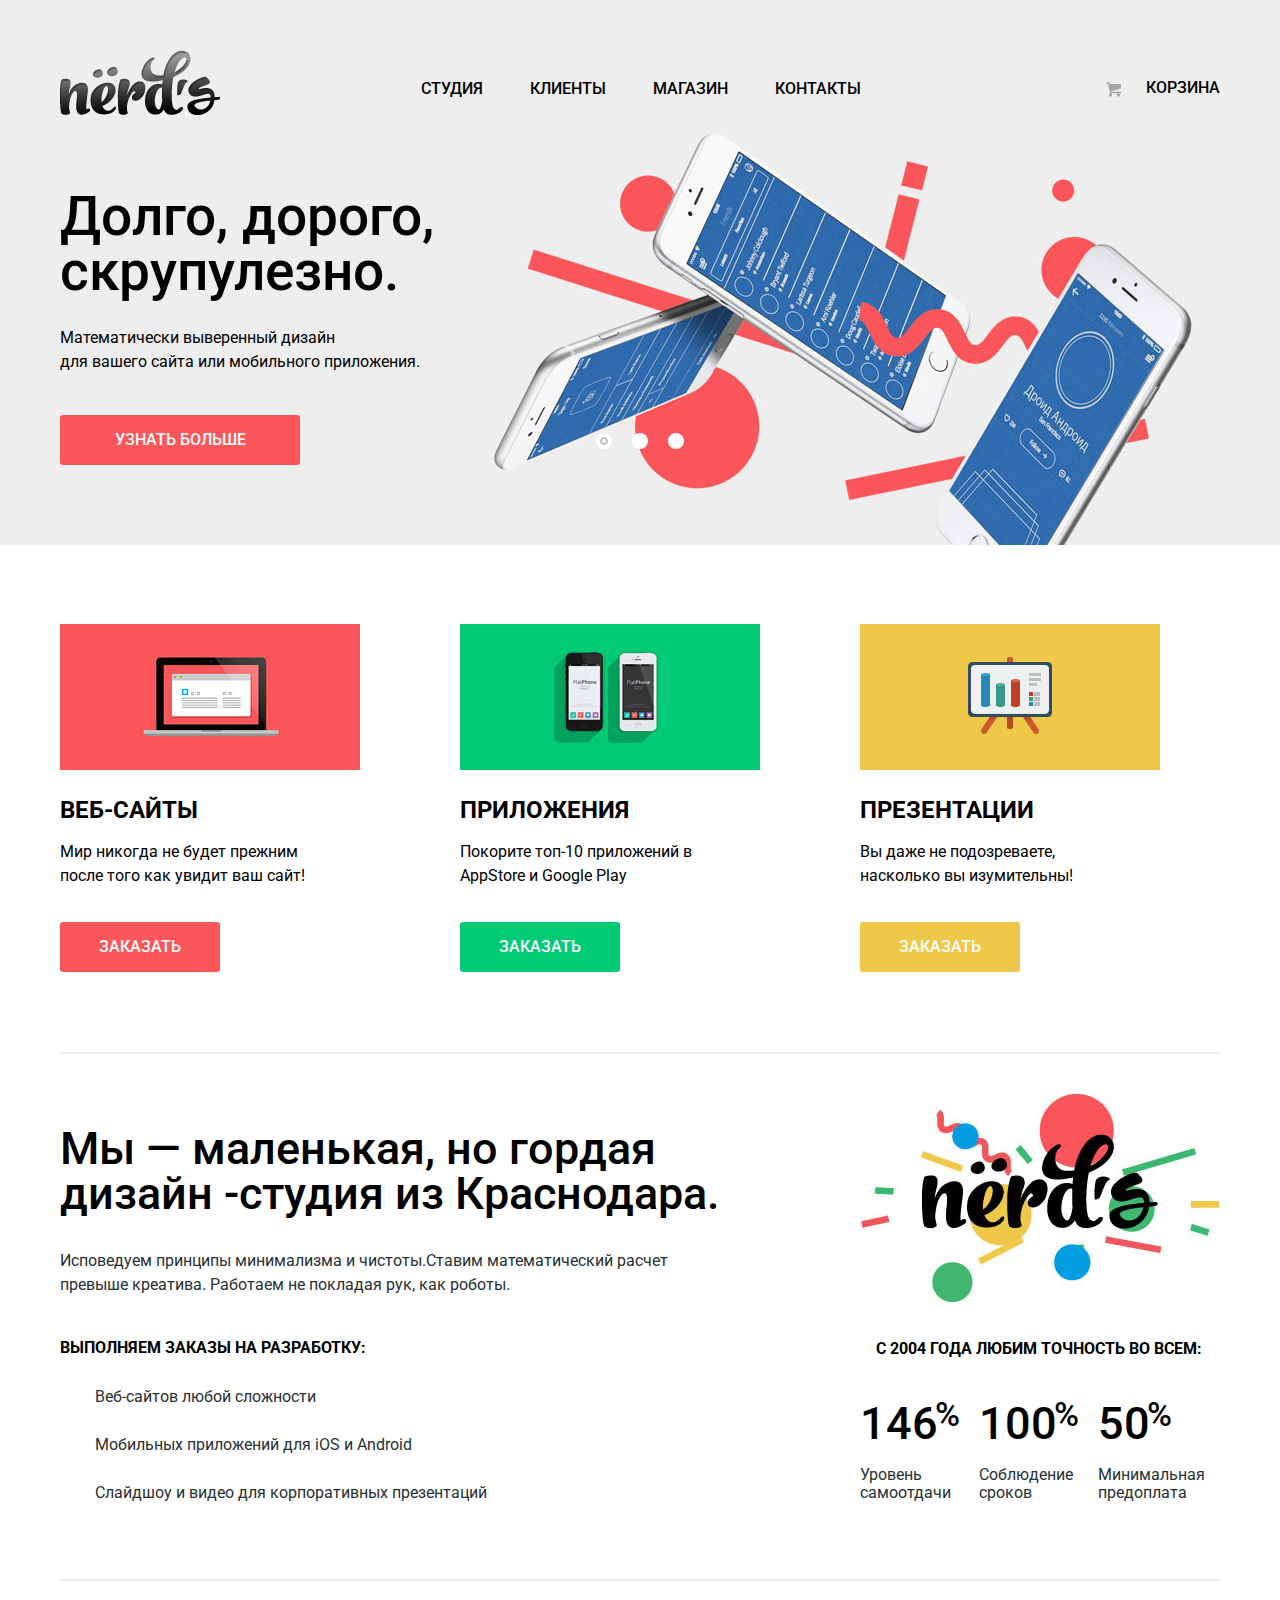
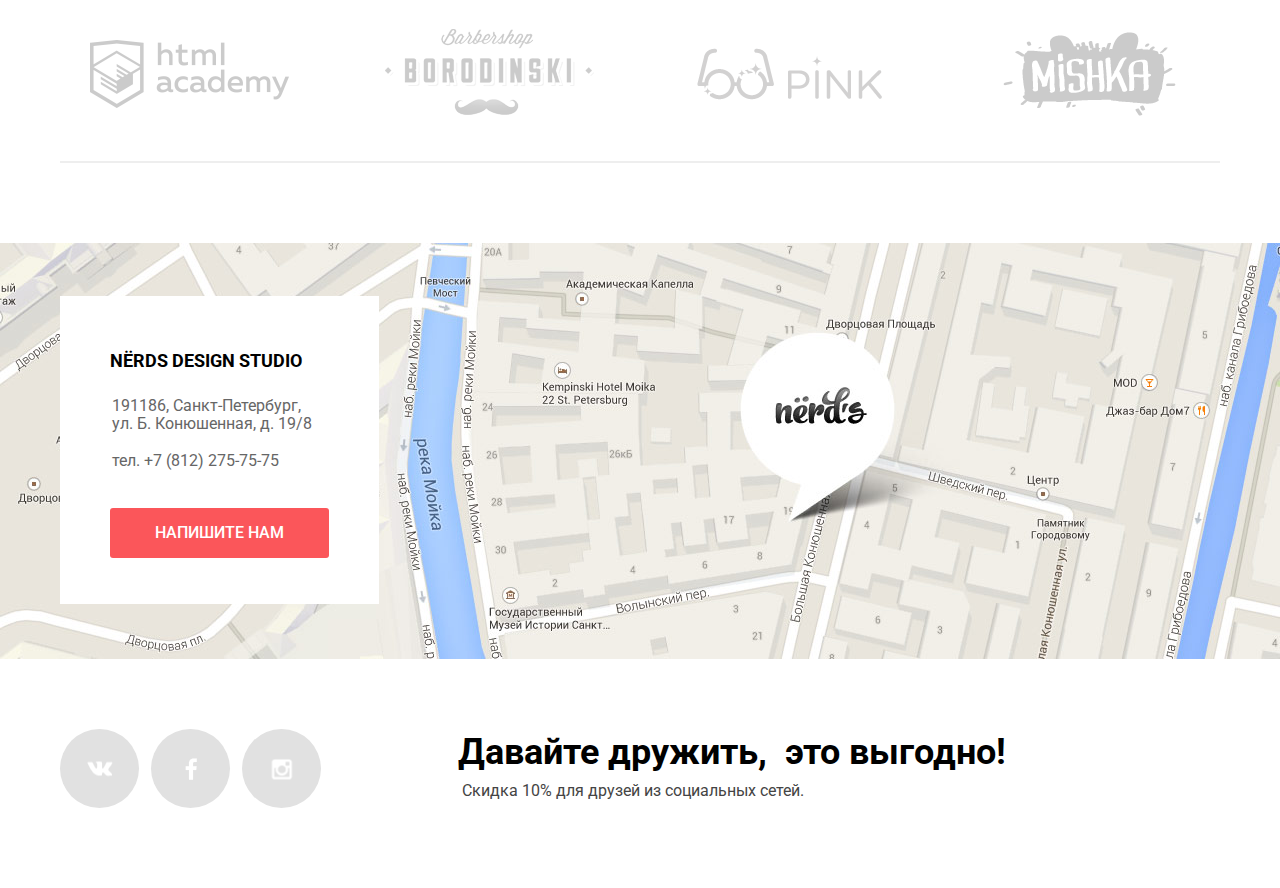
==== commit 30d041fd: "Посмотри вроде выполнил, долго с РР провозился" ====
--- a/index.html
+++ b/index.html
@@ -5,24 +5,25 @@
     <title>Nerds: Нёрдс</title>
     <link href="https://fonts.googleapis.com/css?family=Roboto:400,500,700&amp;subset=cyrillic" rel="stylesheet">
     <link rel="stylesheet" href="css/normalize.css">
-    <link rel="stylesheet" href="css/style.min.css">
+<!--     <link rel="stylesheet" href="css/style.min.css"> -->
+        <link rel="stylesheet" href="css/style.css">
   </head>
   <body>
     <header class="main-header">
       <div class="container clearfix">
         <div class="logo">
-          <a class="logo-status"></a>
+            <a class="logo-status"></a>
         </div>
         <nav class="main-navigation">
           <ul>
-            <li><a href="index.html">Студия</a></li>
-            <li><a href="javascript:void(0)">Клиенты</a></li>
-            <li><a href="catalog.html">Магазин</a></li>
-            <li><a href="javascript:void(0)">Контакты</a></li>
+              <li><a href="index.html">Студия</a></li>
+              <li><a href="javascript:void(0)">Клиенты</a></li>
+              <li><a href="catalog.html">Магазин</a></li>
+              <li><a href="javascript:void(0)">Контакты</a></li>
           </ul>
         </nav>
         <div class="user-block">
-        <a class="basket" href="#">Корзина</a>
+            <a class="basket" href="#">Корзина</a>
         </div>
       </div>
       <div class="container clearfix">
@@ -31,30 +32,30 @@
           <input type="radio" id="btn-2" name="toggle">
           <input type="radio" id="btn-3" name="toggle">
           <div class="slider-paginator">
-            <label for="btn-1"></label>
-            <label for="btn-2"></label>
-            <label for="btn-3"></label>
+              <label for="btn-1"></label>
+              <label for="btn-2"></label>
+              <label for="btn-3"></label>
           </div>
           <div class="slides">
             <div class="slide">
               <div class="slide-content">
-                <h1>Долго, дорого, скрупулезно.</h1>
-                <p>Математически выверенный дизайн<br>для вашего сайта или мобильного приложения.</p>
-                <a class="btn-slider btn" href="#">Узнать больше</a>
+                  <h1 class="slides-title">Долго, дорого, скрупулезно.</h1>
+                  <p>Математически выверенный дизайн<br>для вашего сайта или мобильного приложения.</p>
+                  <a class="btn-slider btn" href="#">Узнать больше</a>
               </div>
             </div>
             <div class="slide">
               <div class="slide-content">
-                <h1>Любим математику<br>как никто другой</h1>
-                <p>Никакого креатива, только математические формулы<br>для расчета идеальных пропорций.</p>
-                <a class="btn-slider btn" href="#">Узнать больше</a>
+                  <h2 class="slides-title">Любим математику как никто другой</h2>
+                  <p>Никакого креатива, только математические формулы для расчета идеальных пропорций.</p>
+                  <a class="btn-slider btn" href="#">Узнать больше</a>
               </div>
             </div>
             <div class="slide">
               <div class="slide-content">
-                <h1>Только ночь,<br>только хардкор</h1>
-                <p>Работать днем, как все? Мы против этого.<br>Ближе к полуночи работа только начинается.</p>
-                <a class="btn-slider btn" href="#">Узнать больше</a>
+                  <h2 class="slides-title">Только ночь, только хардкор</h2 >
+                  <p>Работать днем, как все? Мы против этого. Ближе к полуночи работа только начинается.</p>
+                  <a class="btn-slider btn" href="#">Узнать больше</a>
               </div>
             </div>
           </div>
@@ -65,35 +66,35 @@
     <main class="container">
       <div class="features-catalog clearfix">
         <section class="features-catalog-item">
-          <img src="img/illustration-1.jpg" alt="features-soft-1" width="300" height="146">
-          <h2>Веб-сайты</h2>
-          <p>Мир никогда не будет прежним<br>после того как увидит ваш сайт!</p>
-          <a href="javascript:void(0)" class="btn">Заказать</a>
+            <img src="img/illustration-1.jpg" alt="features-soft-1" width="300" height="146">
+            <h2>Веб-сайты</h2>
+            <p>Мир никогда не будет прежним после того как увидит ваш сайт!</p>
+            <a href="javascript:void(0)" class="btn">Заказать</a>
         </section>
         <section class="features-catalog-item">
-          <img src="img/illustration-2.jpg" alt="features-soft-2" width="300" height="146">
-          <h2>Приложения</h2>
-          <p>Покорите топ-10 приложений в<br> AppStore и Google Play</p>
-          <a href="javascript:void(0)" class="btn">Заказать</a>
+            <img src="img/illustration-2.jpg" alt="features-soft-2" width="300" height="146">
+            <h2>Приложения</h2>
+            <p>Покорите топ-10 приложений в AppStore и Google Play</p>
+            <a href="javascript:void(0)" class="btn">Заказать</a>
         </section>
         <section class="features-catalog-item">
-          <img src="img/illustration-3.jpg" alt="features-soft-3" width="300" height="146">
-          <h2>Презентации</h2>
-          <p>Вы даже не подозреваете,<br> насколько вы изумительны!</p>
-          <a href="javascript:void(0)" class="btn">Заказать</a>
+            <img src="img/illustration-3.jpg" alt="features-soft-3" width="300" height="146">
+            <h2>Презентации</h2>
+            <p>Вы даже не подозреваете, насколько вы изумительны!</p>
+            <a href="javascript:void(0)" class="btn">Заказать</a>
         </section>
       </div>
       <div class="content clearfix">
         <section class="column-left">
-          <h2>Мы &mdash; маленькая, но гордая<br> дизайн -студия из Краснодара.</h2>
-          <p>Исповедуем принципы минимализма и чистоты.Ставим математический расчет<br>превыше креатива. Работаем не покладая рук, как роботы.</p>
+            <h2>Мы &mdash; маленькая, но гордая<br> дизайн -студия из Краснодара.</h2>
+            <p>Исповедуем принципы минимализма и чистоты.Ставим математический расчет превыше креатива. Работаем не покладая рук, как роботы.</p>
         <div class="perform">
-          <h3>Выполняем заказы на разработку:</h3>
-          <ul class="list">
-          <li>Веб-сайтов любой сложности</li>
-          <li>Мобильных приложений для iOS и Android</li>
-          <li>Слайдшоу и видео для корпоративных презентаций</li>
-          </ul>
+            <h3>Выполняем заказы на разработку:</h3>
+            <ul class="list">
+                <li>Веб-сайтов любой сложности</li>
+                <li>Мобильных приложений для iOS и Android</li>
+                <li>Слайдшоу и видео для корпоративных презентаций</li>
+            </ul>
         </div>
         </section>
         <section class="column-right">
@@ -102,50 +103,56 @@
           <h3>с 2004 года Любим точность во всем:</h3>
           <div class="rate-num">
             <ul>
-              <li><b>146<sup><small>%</small></sup></b><span><br>Уровень самоотдачи</span>
+              <li>
+                  <b>146<sup>%</sup></b>
+                  <span>Уровень самоотдачи</span>
               </li>
-              <li><b>100<sup><small>%</small></sup></b><span><br>Соблюдение сроков</span>
+              <li>
+                  <b>100<sup>%</sup></b>
+                  <span>Соблюдение сроков</span>
               </li>
-              <li><b>50<sup><small>%</small></sup></b><span><br>Минимальная предоплата</span>
+              <li>
+                  <b>50<sup>%</sup></b>
+                  <span>Минимальная предоплата</span>
               </li>
             </ul>
           </div>
         </section>
       </div>
       <div class="partners-block">
-        <a class="partner" href="http://htmlacademy.ru"><img src="img/logo-1.png" alt="htmlAcademy" width="199" height="68"></a>
-        <a class="partner" href="http://barbershop.websciurus.com"><img src="img/logo-2.png" alt="Borodinsky" width="209" height="90"></a>
-        <a class="partner" href="javascript:void(0)"><img src="img/logo-3.png" alt="Pink" width="185" height="52"></a>
-        <a class="partner" href="javascript:void(0)"><img src="img/logo-4.png" alt="Mishka" width="173" height="84"></a>
+          <a class="partner" href="http://htmlacademy.ru"><img src="img/logo-1.png" alt="htmlAcademy" width="199" height="68"></a>
+          <a class="partner" href="http://barbershop.websciurus.com"><img src="img/logo-2.png" alt="Borodinsky" width="209" height="90"></a>
+          <a class="partner" href="javascript:void(0)"><img src="img/logo-3.png" alt="Pink" width="185" height="52"></a>
+          <a class="partner" href="javascript:void(0)"><img src="img/logo-4.png" alt="Mishka" width="173" height="84"></a>
       </div>
     </main>
 
     <div class="map">
       <iframe src="https://www.google.com/maps/embed?pb=!1m18!1m12!1m3!1d1998.5989424123638!2d30.320894615634966!3d59.93879686904849!2m3!1f0!2f0!3f0!3m2!1i1024!2i768!4f13.1!3m3!1m2!1s0x4696310fca5ba729%3A0xea9c53d4493c879f!2z0JHQvtC70YzRiNCw0Y8g0JrQvtC90Y7RiNC10L3QvdCw0Y8g0YPQuy4sIDE5LCDQodCw0L3QutGCLdCf0LXRgtC10YDQsdGD0YDQsywgMTkxMTg2!5e0!3m2!1sru!2sru!4v1479401005802"
-      width="100%" height="416" frameborder="0" style="border:0" allowfullscreen></iframe>
+      width="100%" height="416" style="border:0" allowfullscreen></iframe>
       <div class="container clearfix">
         <section class="map-addr">
-          <h3>NЁRDS DESIGN STUDIO</h3>
-          <p>191186, Санкт-Петербург,<br>ул. Б. Конюшенная, д. 19/8</p>
-          <p>тел. +7 (812) 275-75-75</p>
-          <a class="btn btn-pop-up" href="pop-up.html">Напишите нам</a>
+            <h3>NЁRDS DESIGN STUDIO</h3>
+            <p>191186, Санкт-Петербург,<br>ул. Б. Конюшенная, д. 19/8</p>
+            <p>тел. +7 (812) 275-75-75</p>
+            <a class="btn btn-pop-up" href="pop-up.html">Напишите нам</a>
         </section>
       </div>
       <div class="pop-up">
         <button class="pop-up-close close" type="button"></button>
         <form action="/pop-up" method="post">
-          <h2>Напишите нам</h2>
-          <div class="form-column">
-            <label class="no-transparent" for="name-id">Ваше имя:</label>
-            <input type="text" name="name" id="name-id" placeholder="Представьтесь, пожалуйста" required>
-          </div>
-          <div class="form-column">
-            <label for="email-id">Ваш e-mail:</label>
-            <input type="text" name="email" id="email-id" placeholder="Для отправки ответа" required>
-          </div>
-          <label for="text-letter-id">Текст письма:</label>
-          <textarea name="text-letter" id="text-letter-id" placeholder="В свободной форме"></textarea>
-          <button class="btn" type="submit" name="send">Отправить</button>
+            <h2>Напишите нам</h2>
+            <div class="form-column">
+                <label class="no-transparent" for="name-id">Ваше имя:</label>
+                <input type="text" name="name" id="name-id" placeholder="Представьтесь, пожалуйста" required>
+            </div>
+            <div class="form-column">
+                <label for="email-id">Ваш e-mail:</label>
+                <input type="text" name="email" id="email-id" placeholder="Для отправки ответа" required>
+            </div>
+            <label for="text-letter-id">Текст письма:</label>
+            <textarea name="text-letter" id="text-letter-id" placeholder="В свободной форме"></textarea>
+            <button class="btn" type="submit" name="send">Отправить</button>
         </form>
       </div>
     </div>
@@ -153,16 +160,16 @@
     <footer class="main-footer">
       <div class="container clearfix">
         <div class="social-block">
-          <a class="social-btn social-btn-vk" href="http://vk.com"></a>
-          <a class="social-btn social-btn-fb" href="http://facebook.com"></a>
-          <a class="social-btn social-btn-insta" href="http://instagram.com"></a>
+            <a class="social-btn social-btn-vk" href="http://vk.com"></a>
+            <a class="social-btn social-btn-fb" href="http://facebook.com"></a>
+            <a class="social-btn social-btn-insta" href="http://instagram.com"></a>
         </div>
         <div class="promo-block">
-          <b>Давайте дружить,  это выгодно!</b>
-          <p>Скидка 10%  для друзей  из социальных  сетей.</p>
+            <b>Давайте дружить,  это выгодно!</b>
+            <p> Скидка 10% для друзей из социальных сетей.</p>
         </div>
       </div>
     </footer>
     <script src="js/popup.min.js"></script>
   </body>
-</html>
+</html>--- a/css/style.min.css
+++ b/css/style.min.css
@@ -1 +1 @@
-.main-navigation a,.main-navigation ul,.slides h1,body,html{margin:0;padding:0}.btn,body{font-size:16px}body{min-width:1200px;font-family:"Roboto","Arial",sans-serif;font-weight:400;line-height:24px;color:#000;background-color:#fff}.clearfix::after{content:"";display:table;clear:both}.btn{display:inline-block;vertical-align:top;padding:16px 20px;line-height:18px;font-weight:500;text-align:center;color:#fff;background-color:#fb565a;border-radius:3px;text-decoration:none;text-transform:uppercase;cursor:pointer}.btn:hover{background-color:#e74246}.btn:active{background-color:#d7373b;box-shadow:inset 0 3px rgba(0,1,1,.1);color:rgba(255,255,255,.3)}.main-header{padding-top:50px;color:#000;background-color:#eee}.container{width:1160px;margin:0 auto;padding:0 20px}.logo,.main-navigation{float:left;min-height:65px}.logo{width:160px;margin-right:201px}.logo-status::before{content:"";position:absolute;width:160px;height:65px;background:url(../img/logo.png) no-repeat;opacity:1}.logo-status:hover::before{opacity:.8}.logo-status:active::before{opacity:.3}.main-navigation{max-width:440px}.main-navigation ul{padding-top:24px;list-style:none}.main-navigation li{display:inline-block;vertical-align:top;font-size:0;margin-right:45px}.main-navigation li:last-child{margin-right:-35px}.main-navigation a{font-size:16px;line-height:30px;font-weight:500;color:#000;text-decoration:none;text-transform:uppercase}.basket:hover,.main-navigation a:hover{color:#fb565a;border:none}.main-navigation a:active{color:#000;border:none;opacity:.3}.main-navigation-active{position:relative}.main-navigation-active::after{background:#fb565a 0 0;bottom:-5px;content:"";height:2px;left:0;position:absolute;width:100%}.user-block{float:right;max-width:120px;padding-top:23px}.basket{position:relative;display:inline-block;vertical-align:top;padding-left:40px;font-size:16px;line-height:30px;font-weight:500;color:#000;text-decoration:none;text-transform:uppercase}.basket:focus{color:#000;border-bottom:2px solid #fb565a}.basket::before{content:"";position:absolute;top:9px;left:0;width:15px;height:15px;background:url(../img/sprite.png) no-repeat 0 0;background-position:-10px -10px;opacity:.3}.basket:active{color:rgba(0,0,0,.3);border:none}.main-header .slider{clear:both;position:relative;height:430px;background-color:#eee}.slider .slider-paginator{position:absolute;left:50%;bottom:95px;z-index:10;width:200px;height:10px;margin-left:-100px;text-align:center}.slider input[type=radio]{display:none}.slider-paginator label{display:inline-block;vertical-align:top;width:8px;height:8px;margin:-7px 8px;border-radius:50%;background:#fff;border:4px solid #fff;cursor:pointer}#btn-1:checked~.slider-paginator label[for=btn-1],#btn-2:checked~.slider-paginator label[for=btn-2],#btn-3:checked~.slider-paginator label[for=btn-3]{box-shadow:inset 0 0 0 2px #c1c1c1}.slides .slide{position:absolute;top:0;left:0;width:100%;height:100%;overflow:hidden}.slide .slide-content{width:544px}.slide-content h1{margin-top:74px;margin-bottom:27px;font-size:55px;line-height:55px;font-weight:500;color:#000}.slide-content p{margin-bottom:41px}.btn-slider{box-sizing:border-box;width:240px}.slide:nth-child(1){background:rgba(0,0,0,0) url(../img/slider-1.jpg) no-repeat 100% 0}.slide:nth-child(2){background:rgba(0,0,0,0) url(../img/slider-2.jpg) no-repeat 100% 0}.slide:nth-child(3){background:rgba(0,0,0,0) url(../img/slider-3.jpg) no-repeat 100% 0}.slider .slide{display:none}#btn-1:checked~.slides .slide:nth-child(1),#btn-2:checked~.slides .slide:nth-child(2),#btn-3:checked~.slides .slide:nth-child(3){display:block}.container .features-catalog{margin-top:80px;margin-bottom:80px;padding-bottom:80px;border-bottom:2px solid #eee}.features-catalog-item{float:left;max-width:300px;min-height:340px;margin-right:100px}.features-catalog .features-catalog-item:last-child{margin-right:0}.features-catalog-item h2{margin-top:18px;margin-bottom:16px;font-size:24px;line-height:30px;font-weight:700;color:#000;text-transform:uppercase}.features-catalog-item p{min-height:64px;margin-bottom:18px;font-size:16px;line-height:24px}.features-catalog-item .btn{box-sizing:border-box;width:160px}.features-catalog-item:nth-child(2) .btn{background-color:#00ca74}.features-catalog-item:nth-child(2) .btn:hover{background-color:#00bc6c}.features-catalog-item:nth-child(2) .btn:active{background-color:#00aa62;box-shadow:inset 0 3px #009958}.features-catalog-item:nth-child(3) .btn{background-color:#efc84a}.features-catalog-item:nth-child(3) .btn:hover{background-color:#eab534}.features-catalog-item:nth-child(3) .btn:active{background-color:#e5a722;box-shadow:inset 0 3px #ce961f}.content h2,.content h3,.content p{margin:0;padding:0}.container .content{margin-bottom:50px;padding-bottom:49px;border-bottom:2px solid #eee}.content .column-left{float:left;max-width:680px}.column-left h2{margin-top:-8px;margin-bottom:32px;font-size:45px;line-height:45px;font-weight:500;color:#000}.column-left p{width:660px;margin-bottom:41px;color:#283136}.column-left .perform{max-width:660px}.content h3{font-size:16px;line-height:24px;font-weight:700;color:#000;text-transform:uppercase}.column-left h3{margin-bottom:25px}.content ul,.rate-num ul{margin:0;padding:0;list-style:none}.list li{position:relative;margin-bottom:24px;padding-left:35px;color:#283136}.list li::after{content:"";position:absolute;left:0;bottom:50%;width:25px;height:2px;background-color:#fb565a}.content .column-right{float:right;max-width:380px;margin-top:-40px}.column-right .logo-block{padding-bottom:29px;font-weight:700}.column-right h3{margin-bottom:51px;padding-left:16px}.rate-num ul{font-size:0}.rate-num li{display:inline-block;vertical-align:top;width:100px;font-size:45px;font-weight:500;color:#000}.rate-num li:nth-child(1){margin-right:19px}.rate-num li:nth-child(2){margin-right:20px}.rate-num b{font-weight:500}.rate-num span{display:block;width:100px;margin-top:12px;font-size:16px;line-height:18px;font-weight:400;color:#283136}.container .partners-block{margin-bottom:80px;padding-bottom:29px;border-bottom:2px solid #eee;font-size:0}.partners-block .partner{display:inline-block;vertical-align:middle;padding-left:30px;opacity:.2}.partners-block .partner:nth-child(1){margin-right:66px}.partners-block .partner:nth-child(2){margin-right:73px}.partners-block .partner:nth-child(3){margin-right:91px}.partners-block .partner:hover{opacity:1}.partners-block .partner:active{opacity:.1}.map{position:relative;width:1440px;height:416px;margin:0 auto 72px;background:rgba(0,0,0,0) url(../img/map.jpg) center no-repeat}.map-addr h3{padding:0;margin:0 0 21px;font-size:18px;line-height:30px;font-weight:700;color:#000}.map .map-addr{position:absolute;top:52px;box-sizing:border-box;width:320px;padding:51px 50px;background:#fff 0 0}.map-addr p{margin-left:1px;margin-bottom:19px;font-size:16px;line-height:18px;color:#666}.map-addr .btn{box-sizing:border-box;width:219px;margin-top:19px}@-webkit-keyframes modal-open{0%{-webkit-transform:translateY(-2000px);transform:translateY(-2000px)}70%{-webkit-transform:translateY(30px);transform:translateY(30px)}90%{-webkit-transform:translateY(-10px);transform:translateY(-10px)}to{-webkit-transform:translateY(0);transform:translateY(0)}}@keyframes modal-open{0%{-webkit-transform:translateY(-2000px);transform:translateY(-2000px)}70%{-webkit-transform:translateY(30px);transform:translateY(30px)}90%{-webkit-transform:translateY(-10px);transform:translateY(-10px)}to{-webkit-transform:translateY(0);transform:translateY(0)}}@-webkit-keyframes shake{0%,to{-webkit-transform:translateX(0);transform:translateX(0)}10%,30%,50%,70%,90%{-webkit-transform:translateX(-10px);transform:translateX(-10px)}20%,40%,60%,80%{-webkit-transform:translateX(10px);transform:translateX(10px)}}@keyframes shake{0%,to{-webkit-transform:translateX(0);transform:translateX(0)}10%,30%,50%,70%,90%{-webkit-transform:translateX(-10px);transform:translateX(-10px)}20%,40%,60%,80%{-webkit-transform:translateX(10px);transform:translateX(10px)}}.pop-up .pop-up-close{position:absolute;top:78px;right:90px;width:25px;height:25px;font-size:0;padding:0;background-color:transparent;border:0;cursor:pointer}.pop-up .pop-up-close::after,.pop-up .pop-up-close::before{content:"";position:absolute;top:10px;left:0;width:25px;height:5px;-webkit-transform:rotate(45deg);transform:rotate(45deg);background:rgba(251,86,90,.3)}.pop-up .pop-up-close::after{-webkit-transform:rotate(-45deg);transform:rotate(-45deg)}.pop-up .pop-up-close:hover::after,.pop-up .pop-up-close:hover::before{background:rgba(254,204,205,.3)}.pop-up .pop-up-close:active::after,.pop-up .pop-up-close:active::before,.pop-up .pop-up-close:focus::before{background:rgba(254,204,205,.1)}.modal-error{-webkit-animation:shake .6s;animation:shake .6s}.pop-up input:invalid{border:2px solid #e74246;color:#e74246}.pop-up{display:none;position:fixed;top:0%;left:50%;z-index:30;margin-left:-480px;max-width:760px;padding:70px 100px 85px;font-size:16px;line-height:18px;background:#fff;color:#000;box-shadow:0 20px 40px rgba(0,0,0,.75)}.pop-up-opened{display:block;-webkit-animation:modal-open .4s;animation:modal-open .4s}.pop-up h2{margin:0 0 50px;padding:0;font-size:45px;line-height:45px;font-weight:500}.pop-up .form-column{display:inline-block;vertical-align:top;margin-right:-4px;font-size:0}.pop-up label{display:block;margin-bottom:13px;font-size:16px;font-weight:700}.pop-up .no-transparent{color:rgba(0,0,0,.5)}.pop-up input[type=text],.pop-up textarea{box-sizing:border-box;font-family:"Roboto","Arial",sans-serif;font-size:16px;line-height:18px;font-weight:400;color:rgba(68,68,68,.5);border:2px solid #d7dcde;border-radius:3px;outline:none;width:360px;margin-bottom:35px;padding:17px 15px}.pop-up input[name=name]{margin-right:40px}.pop-up textarea{width:760px;min-height:114px;margin-bottom:47px}.pop-up input[type=text]:hover,.pop-up textarea:hover{border:2px solid #b4b9bb;color:rgba(68,68,68,.5)}.pop-up input[type=text]:focus,.pop-up textarea:focus{border:2px solid #000;color:#444}.pop-up button[type=submit]{width:260px;outline:none;border:none;font-family:"Roboto","Arial",sans-serif}.grid h2,.hang h2{padding:0}.main-footer h2,.shop-column-left h2,p{margin:0;padding:0}.main-footer{padding-bottom:80px}.main-footer .social-block{float:left;max-width:260px}.social-btn:hover{background-color:#e74246}.social-btn:active{background-color:#d7373b;box-shadow:inset 0 3px #c13135}.social-btn{position:relative;display:inline-block;vertical-align:top;width:80px;height:80px;margin-top:-2px;margin-right:7px;border-radius:50%;font-size:0;background-color:#e1e1e1;text-decoration:none}.social-block a:last-child{margin-right:-11px}.social-btn::before{content:"";position:absolute;top:50%;left:50%;-webkit-transform:translate(-50%,-50%);transform:translate(-50%,-50%);background-image:url(../img/sprite.png);background-repeat:no-repeat}.social-btn-vk::before{width:26px;height:15px;background-position:-10px -403px}.social-btn-fb::before{width:12px;height:22px;background-position:-10px -172px}.social-btn-insta::before{width:21px;height:21px;background-position:-10px -214px}.main-footer .promo-block{float:right;max-width:560px;margin-right:214px}.promo-block b{display:block;margin-bottom:10px;padding-top:3px;font-size:36px;line-height:36px;font-weight:700;color:#000;white-space:pre-wrap}.promo-block p{font-size:16px;line-height:22px;color:#444;white-space:pre-wrap}.header-title{min-width:760px;margin-right:auto;margin-left:auto;vertical-align:middle;text-align:center}h1.header-title{margin:0;padding:139px 0 112px;font-size:55px;line-height:55px;font-weight:500}.container .shop-columns{margin-top:55px}.shop-columns .shop-column-left{float:left;max-width:260px;margin-right:140px}.filter-title{font-size:18px;line-height:30px;font-weight:700;text-transform:uppercase}.shop-column-left .shop-filter{margin-top:48px;margin-bottom:53px}.shop-filter .filter-controls{position:relative;height:41px;margin-bottom:14px;padding-top:39px;padding-right:20px;padding-left:20px;background:#eee;border-radius:3px;overflow:hidden}.filter-controls .scale{height:2px;background:#d7dcde}.filter-controls .bar{width:70%;height:2px;background:#00ca74}.filter-controls .toggle{position:absolute;top:30px;left:0;width:4px;height:4px;border:8px solid #fff;border-radius:50%;background:#ababab;box-shadow:0 2px 1px 0 #cfcfcf;cursor:pointer}.filter-controls .min-toggle{left:18px}.filter-controls .max-toggle{left:160px}.range-price{font-size:0}.range-price label{display:inline-block;vertical-align:top;font-size:16px;line-height:22px;width:50%}.max-price{text-align:right}.range-price input{width:60px;margin-left:10px;padding:8px 10px;font-family:"Roboto","Arial",sans-serif;font-weight:300;font-style:normal;font-size:16px;line-height:22px;border:none;border-radius:3px;background-color:#f1f1f1;color:#283136;text-align:center}.range-price{white-space:nowrap;text-transform:uppercase}.grid h2{margin:0 0 16px}.hang h2{margin:45px 0 16px}.shop-column-left input[type=checkbox],.shop-column-left input[type=radio]{display:none}.shop-column-left input[type=checkbox]+label,.shop-column-left input[type=radio]+label{position:relative;display:block;vertical-align:top;padding-left:36px;font-size:16px;line-height:20px;font-weight:400;cursor:pointer;color:#283136;margin-bottom:20px}.shop-column-left input[type=checkbox]+label::after,.shop-column-left input[type=checkbox]:checked+label::after,.shop-column-left input[type=radio]+label::after,.shop-column-left input[type=radio]:checked+label::after{content:"";position:absolute;color:#b8b8b8;background-image:url(../img/sprite.png);background-repeat:no-repeat}.shop-column-left input[type=radio]:checked+label::after{top:-2px;left:0;width:25px;height:25px;background-position:-10px -300px;opacity:.4}.shop-column-left input[type=radio]+label::after{top:-2px;left:0;width:25px;height:25px;background-position:-10px -255px;opacity:.4}.shop-column-left input[type=checkbox]:checked+label::after{top:-2px;left:0;width:27px;height:23px;background-position:-10px -88px;opacity:.4}.shop-column-left input[type=checkbox]+label::after{top:-2px;left:0;width:25px;height:25px;background-position:-10px -45px;opacity:.4}.shop-column-left label{color:#283136}.shop-column-left input[type=checkbox]+label:hover::after,.shop-column-left input[type=radio]+label:hover::after{color:#000;opacity:1}.shop-column-left input[type=checkbox]:disabled+label,.shop-column-left input[type=checkbox]:disabled+label:hover::after,.shop-column-left input[type=radio]:disabled+label,.shop-column-left input[type=radio]:disabled+label:hover::after{color:#283136;opacity:.3}.shop-column-left .btn-show{margin-top:30px;padding:16px 90px;font-size:16px;line-height:18px;font-weight:500;border:none;border-radius:3px;color:#000;background-color:#eee;text-transform:uppercase}.shop-column-left .btn-show:hover{background-color:#dfdfdf}.shop-column-left .btn-show:active{color:rgba(0,0,0,.3);background-color:#d5d5d5;box-shadow:inset 0 3px 0 0 rgba(0,1,1,.1)}.shop-column-left .btn-show:active::after{box-shadow:none}.shop-columns .shop-column-right{float:left;max-width:760px;margin-bottom:-2px}.shop-column-right .sort{margin-bottom:54px}.shop-column-right ul{max-width:760px;margin:0;padding:0;font-size:0;list-style:none;text-transform:uppercase}.shop-column-right li{display:inline-block;vertical-align:top;font-size:14px;line-height:18px;font-weight:400}.shop-column-right .sort a{color:#000;opacity:.3}.sort li:nth-child(1){margin-right:266px;font-size:18px;line-height:18px;font-weight:700;color:#000;opacity:1}.sort li:nth-child(2) a,.sort li:nth-child(3){margin-right:25px}.sort li:nth-child(4){margin-right:48px}.sort li:nth-child(5){margin-right:18px}.sort a{margin:0;padding:0;text-decoration:none}.sort .dir{display:block;margin-top:5px;width:9px;height:9px;border:none;background:#fff url(../img/sprite.png) no-repeat -10px -345px;opacity:.2}.sort .dir-down{-webkit-transform:rotate(180deg);transform:rotate(180deg)}.sort a:hover{opacity:.6}.dir:hover{opacity:.4}.sort a:active{opacity:1}.catalog{width:760px;margin-bottom:60px;font-size:0}.catalog .catalog-item{position:relative;display:inline-block;vertical-align:top;width:360px;min-height:615px;margin-right:38px;margin-bottom:35px;background-color:#4d4d4d;border-top-left-radius:5px;border-top-right-radius:5px;border:1px solid rgba(0,1,1,.1);font-size:0}.catalog-item .item-controls{position:absolute;top:6px;left:15px}.catalog .catalog-item:nth-child(1){background:#e9e9e9 url(../img/img-sedona.jpg) no-repeat 100% 40px}.catalog .catalog-item:nth-child(2){background:#e9e9e9 url(../img/img-pink.jpg) no-repeat 100% 40px}.catalog .catalog-item:nth-child(3){background:#e9e9e9 url(../img/img-barbershop.jpg) no-repeat 100% 40px}.catalog .catalog-item:nth-child(4){background:#e9e9e9 url(../img/img-mishka.jpg) no-repeat 100% 40px}.catalog .catalog-item:nth-child(5){background:#e9e9e9 url(../img/img-aplus.jpg) no-repeat 100% 40px}.catalog .catalog-item:nth-child(6){background:#e9e9e9 url(../img/img-kvast.jpg) no-repeat 100% 40px}.catalog-item:nth-child(2n){margin-right:-14px}.item-controls button{width:14px;height:14px;margin-right:9px;border:none;border-radius:50%;outline:none;background:#fff;cursor:pointer}.catalog-notice h2,.catalog-notice p{padding:0}.catalog-item .catalog-notice{display:none;position:absolute;bottom:0;width:360px;height:230px;background-color:#eee}.catalog-notice h2{margin:24px 0 0;font-size:18px;line-height:30px;font-weight:700;color:#000;text-align:center;text-transform:uppercase}.catalog-notice a{text-decoration:none}.catalog-notice p{max-height:38px;margin:0 0 30px;padding-top:15px;font-size:16px;line-height:18px;font-weight:400;color:#666;text-align:center}.catalog-notice .item-price{display:table;width:160px;min-height:50px;margin:0 auto 43px;font-family:"Roboto","Arial",sans-serif;color:#fff;border:none;outline:none}.catalog .catalog-item:hover{background-color:#4d4d4d;box-shadow:0 6px 15px rgba(0,1,1,.25)}.catalog .catalog-item:hover .catalog-notice,.paginator a{display:block}.shop-column-right .paginator{font-size:0;margin-top:23px}.shop-column-right ul .paginator{padding:0;margin:24px 0 0;list-style:none}.paginator li{display:inline-block;margin-right:13px;vertical-align:middle}.paginator a{width:48px;margin:0;padding:16px 0;font-size:16px;line-height:18px;font-weight:500;color:#000;background-color:#eee;border-radius:3px;vertical-align:middle;text-align:center;text-decoration:none;text-transform:uppercase}.paginator .next{width:260px;padding:18px 0}.paginator .active a{padding:13px 0;background-color:#fff;border:3px solid #dbdbdb;border-radius:3px}.paginator li:not(.active) a:hover{background-color:#dfdfdf}.paginator li:not(.active) a:active{background-color:#d5d5d5;color:rgba(0,0,0,.3);box-shadow:inset 0 3px 0 0 rgba(0,1,1,.1)}+.main-navigation a,.main-navigation ul,body,html{margin:0;padding:0}.slide-content p{padding:0}.btn,body{font-size:16px}body{min-width:1200px;font-family:"Roboto","Arial",sans-serif;font-weight:400;line-height:24px;color:#000;background-color:#fff}.clearfix::after{content:"";display:table;clear:both}.btn{display:inline-block;vertical-align:top;padding:16px 20px;line-height:18px;font-weight:500;text-align:center;color:#fff;background-color:#fb565a;border-radius:3px;text-decoration:none;text-transform:uppercase;cursor:pointer}.btn:hover{background-color:#e74246}.btn:active{background-color:#d7373b;box-shadow:inset 0 3px rgba(0,1,1,.1);color:rgba(255,255,255,.3)}.main-header{padding-top:50px;color:#000;background-color:#eee}.container{width:1160px;margin:0 auto;padding:0 20px}.logo,.main-navigation{float:left;min-height:65px}.logo{width:160px;margin-right:201px}.logo-status::before{content:"";position:absolute;width:160px;height:65px;background:url(../img/logo.png) no-repeat;opacity:1}.logo-status:hover::before{opacity:.8}.logo-status:active::before{opacity:.3}.main-navigation{max-width:440px}.main-navigation ul{padding-top:24px;list-style:none}.main-navigation li{display:inline-block;vertical-align:top;font-size:0;margin-right:43px}.main-navigation li:last-child{margin-right:-35px}.main-navigation a{font-size:16px;line-height:30px;font-weight:500;color:#000;text-decoration:none;text-transform:uppercase}.basket:hover,.main-navigation a:hover{color:#fb565a;border:none}.main-navigation a:active{color:#000;border:none;opacity:.3}.main-navigation-active{position:relative}.main-navigation-active::after{background:#fb565a 0 0;bottom:-5px;content:"";height:2px;left:0;position:absolute;width:100%}.user-block{float:right;max-width:120px;padding-top:23px}.basket,.slider-paginator label{display:inline-block;vertical-align:top}.basket{position:relative;padding-left:40px;font-size:16px;line-height:30px;font-weight:500;color:#000;text-decoration:none;text-transform:uppercase}.basket::before{content:"";position:absolute;top:9px;left:0;width:15px;height:15px;background:url(../img/sprite.png) no-repeat 0 0;background-position:-10px -10px;opacity:.3}.basket:active{color:rgba(0,0,0,.3);border:none}.main-header .slider{clear:both;position:relative;height:430px;background-color:#eee}.slider .slider-paginator{position:absolute;left:50%;bottom:95px;z-index:10;width:200px;height:10px;margin-left:-100px;text-align:center}.slider input[type=radio]{display:none}.slider-paginator label{width:8px;height:8px;margin:-7px 8px;border-radius:50%;background:#fff;border:4px solid #fff;cursor:pointer}#btn-1:checked~.slider-paginator label[for=btn-1],#btn-2:checked~.slider-paginator label[for=btn-2],#btn-3:checked~.slider-paginator label[for=btn-3]{box-shadow:inset 0 0 0 2px #c1c1c1}.slides .slide{position:absolute;top:0;left:0;width:100%;height:100%;overflow:hidden}.slide .slide-content{width:515px}.slides-title{margin-top:74px;margin-bottom:27px;font-size:55px;line-height:55px;font-weight:500;color:#000}.slide-content p{width:380px;margin:0 0 41px}.btn-slider{box-sizing:border-box;width:240px}.slide:nth-child(1){background:rgba(0,0,0,0) url(../img/slider-1.jpg) no-repeat 100% 0}.slide:nth-child(2){background:rgba(0,0,0,0) url(../img/slider-2.jpg) no-repeat 100% 0}.slide:nth-child(3){background:rgba(0,0,0,0) url(../img/slider-3.jpg) no-repeat 100% 0}.slider .slide{display:none}#btn-1:checked~.slides .slide:nth-child(1),#btn-2:checked~.slides .slide:nth-child(2),#btn-3:checked~.slides .slide:nth-child(3){display:block}.container .features-catalog{margin-top:79px;margin-bottom:80px;padding-bottom:80px;border-bottom:2px solid #eee}.features-catalog-item{float:left;max-width:300px;min-height:340px;margin-right:100px}.features-catalog .features-catalog-item:last-child{margin-right:0}.features-catalog-item h2{margin-top:18px;margin-bottom:15px;font-size:24px;line-height:30px;font-weight:700;color:#000;text-transform:uppercase}.features-catalog-item p{min-height:64px;max-width:270px;margin-bottom:18px;font-size:16px;line-height:24px}.features-catalog-item .btn{box-sizing:border-box;width:160px}.features-catalog-item:nth-child(2) .btn{background-color:#00ca74}.features-catalog-item:nth-child(2) .btn:hover{background-color:#00bc6c}.features-catalog-item:nth-child(2) .btn:active{background-color:#00aa62;box-shadow:inset 0 3px #009958}.features-catalog-item:nth-child(3) .btn{background-color:#efc84a}.features-catalog-item:nth-child(3) .btn:hover{background-color:#eab534}.features-catalog-item:nth-child(3) .btn:active{background-color:#e5a722;box-shadow:inset 0 3px #ce961f}.content h2,.content h3,.content p{margin:0;padding:0}.container .content{margin-bottom:48px;padding-bottom:50px;border-bottom:2px solid #eee}.content .column-left{float:left;max-width:680px}.column-left h2{margin-top:-8px;margin-bottom:33px;font-size:45px;line-height:45px;font-weight:500;color:#000}.column-left p{width:658px;margin-bottom:39px;color:#283136}.column-left .perform{max-width:660px}.content h3{font-size:16px;line-height:24px;font-weight:700;color:#000;text-transform:uppercase}.column-left h3{margin-bottom:25px}.content ul,.rate-num ul{margin:0;padding:0;list-style:none}.list li{position:relative;margin-bottom:24px;padding-left:35px;color:#283136}.list li::after{content:"";position:absolute;left:0;bottom:50%;max-width:25px;height:2px;background-color:#fb565a}.content .column-right{float:right;max-width:380px;margin-top:-40px}.column-right .logo-block{padding-bottom:28px;font-weight:700}.column-right h3{margin-bottom:51px;padding-left:16px}.rate-num ul{font-size:0}.rate-num li{display:inline-block;vertical-align:top;width:100px;font-size:45px;font-weight:500;color:#000}.rate-num li:nth-child(n){margin-right:19px}.rate-num b{font-weight:500}b sup{left:-3px;top:-13px}.rate-num span{display:block;margin-top:30px;font-size:16px;line-height:18px;font-weight:400;color:#283136}.container .partners-block{margin-bottom:80px;padding-bottom:30px;border-bottom:2px solid #eee;font-size:0}.partners-block .partner{display:inline-block;vertical-align:middle;padding-left:30px;opacity:.2}.partners-block .partner:nth-child(1){margin-right:66px}.partners-block .partner:nth-child(2){margin-right:73px}.partners-block .partner:nth-child(3){margin-right:91px}.partners-block .partner:hover{opacity:1}.partners-block .partner:active{opacity:.1}.map{position:relative;height:416px;margin:0 auto 72px;background:rgba(0,0,0,0) url(../img/map.jpg) center no-repeat}.map-addr h3{padding:0;margin:0 0 21px;font-size:18px;line-height:30px;font-weight:700;color:#000}.map .map-addr{position:absolute;top:53px;box-sizing:border-box;max-width:320px;max-height:308px;padding:50px;background:#fff 0 0}.map-addr p{margin-left:2px;margin-bottom:19px;font-size:16px;line-height:18px;color:#666}.map-addr .btn{box-sizing:border-box;width:219px;margin-top:19px}@-webkit-keyframes modal-open{0%{-webkit-transform:translateY(-2000px);transform:translateY(-2000px)}70%{-webkit-transform:translateY(30px);transform:translateY(30px)}90%{-webkit-transform:translateY(-10px);transform:translateY(-10px)}to{-webkit-transform:translateY(0);transform:translateY(0)}}@keyframes modal-open{0%{-webkit-transform:translateY(-2000px);transform:translateY(-2000px)}70%{-webkit-transform:translateY(30px);transform:translateY(30px)}90%{-webkit-transform:translateY(-10px);transform:translateY(-10px)}to{-webkit-transform:translateY(0);transform:translateY(0)}}@-webkit-keyframes shake{0%,to{-webkit-transform:translateX(0);transform:translateX(0)}10%,30%,50%,70%,90%{-webkit-transform:translateX(-10px);transform:translateX(-10px)}20%,40%,60%,80%{-webkit-transform:translateX(10px);transform:translateX(10px)}}@keyframes shake{0%,to{-webkit-transform:translateX(0);transform:translateX(0)}10%,30%,50%,70%,90%{-webkit-transform:translateX(-10px);transform:translateX(-10px)}20%,40%,60%,80%{-webkit-transform:translateX(10px);transform:translateX(10px)}}.pop-up .pop-up-close{position:absolute;top:78px;right:90px;width:25px;height:25px;font-size:0;padding:0;background-color:transparent;border:0;cursor:pointer}.pop-up .pop-up-close::after,.pop-up .pop-up-close::before{content:"";position:absolute;top:10px;left:0;width:25px;height:5px;-webkit-transform:rotate(45deg);transform:rotate(45deg);background:rgba(251,86,90,.3)}.pop-up .pop-up-close::after{-webkit-transform:rotate(-45deg);transform:rotate(-45deg)}.pop-up .pop-up-close:hover::after,.pop-up .pop-up-close:hover::before{background:rgba(254,204,205,.3)}.pop-up .pop-up-close:active::after,.pop-up .pop-up-close:active::before,.pop-up .pop-up-close:focus::before{background:rgba(254,204,205,.1)}.modal-error{-webkit-animation:shake .6s;animation:shake .6s}.pop-up input:invalid{border:2px solid #e74246;color:#e74246}.pop-up{display:none;position:fixed;top:0%;left:50%;z-index:30;margin-left:-480px;max-width:760px;padding:70px 100px 85px;font-size:16px;line-height:18px;background:#fff;color:#000;box-shadow:0 20px 40px rgba(0,0,0,.75)}.pop-up-opened{display:block;-webkit-animation:modal-open .4s;animation:modal-open .4s}.pop-up h2{margin:0 0 50px;padding:0;font-size:45px;line-height:45px;font-weight:500}.pop-up .form-column{display:inline-block;vertical-align:top;margin-right:-4px;font-size:0}.pop-up label{display:block;margin-bottom:13px;font-size:16px;font-weight:700}.pop-up .no-transparent{color:rgba(0,0,0,.5)}.pop-up input[type=text],.pop-up textarea{box-sizing:border-box;font-family:"Roboto","Arial",sans-serif;font-size:16px;line-height:18px;font-weight:400;color:rgba(68,68,68,.5);border:2px solid #d7dcde;border-radius:3px;outline:none;width:360px;margin-bottom:35px;padding:17px 15px}.pop-up input[name=name]{margin-right:40px}.pop-up textarea{width:760px;min-height:114px;margin-bottom:47px}.pop-up input[type=text]:hover,.pop-up textarea:hover{border:2px solid #b4b9bb;color:rgba(68,68,68,.5)}.pop-up input[type=text]:focus,.pop-up textarea:focus{border:2px solid #000;color:#444}.pop-up button[type=submit]{width:260px;outline:none;border:none;font-family:"Roboto","Arial",sans-serif}.grid h2,.hang h2{padding:0}.main-footer h2,.shop-column-left h2,p{margin:0;padding:0}.main-footer{padding-bottom:80px}.main-footer .social-block{float:left;max-width:260px}.social-btn:hover{background-color:#e74246}.social-btn:active{background-color:#d7373b;box-shadow:inset 0 3px #c13135}.social-btn{position:relative;display:inline-block;vertical-align:top;width:79px;height:79px;margin-top:-2px;margin-right:8px;border-radius:50%;font-size:0;background-color:#e1e1e1;text-decoration:none}.social-block a:last-child{margin-right:-11px}.social-btn::before{content:"";position:absolute;top:50%;left:50%;-webkit-transform:translate(-50%,-50%);transform:translate(-50%,-50%);background-image:url(../img/sprite.png);background-repeat:no-repeat}.social-btn-vk::before{width:26px;height:15px;background-position:-10px -403px}.social-btn-fb::before{width:12px;height:22px;background-position:-10px -172px}.social-btn-insta::before{width:21px;height:21px;background-position:-10px -214px}.main-footer .promo-block{float:right;max-width:560px;margin-right:214px}.promo-block b{display:block;margin-bottom:10px;padding-top:3px;font-size:36px;line-height:36px;font-weight:700;color:#000;white-space:pre-wrap}.promo-block p{font-size:16px;line-height:22px;color:#444;white-space:pre-wrap}.header-title{min-width:760px;margin-right:auto;margin-left:auto;vertical-align:middle;text-align:center}h1.header-title{margin:0;padding:139px 0 112px;font-size:55px;line-height:55px;font-weight:500}.container .shop-columns{margin-top:55px}.shop-columns .shop-column-left{float:left;max-width:260px;margin-right:140px}.filter-title{font-size:18px;line-height:30px;font-weight:700;text-transform:uppercase}.shop-column-left .shop-filter{margin-top:48px;margin-bottom:53px}.shop-filter .filter-controls{position:relative;height:41px;margin-bottom:14px;padding-top:39px;padding-right:20px;padding-left:20px;background:#eee;border-radius:3px;overflow:hidden}.filter-controls .scale{height:2px;background:#d7dcde}.filter-controls .bar{width:70%;height:2px;background:#00ca74}.filter-controls .toggle{position:absolute;top:30px;left:0;width:4px;height:4px;border:8px solid #fff;border-radius:50%;background:#ababab;box-shadow:0 2px 1px 0 #cfcfcf;cursor:pointer}.filter-controls .min-toggle{left:18px}.filter-controls .max-toggle{left:160px}.range-price{font-size:0}.range-price label{display:inline-block;vertical-align:top;font-size:16px;line-height:22px;width:50%}.max-price{text-align:right}.range-price input{width:60px;margin-left:7px;padding:8px 10px;font-family:"Roboto","Arial",sans-serif;font-weight:300;font-style:normal;font-size:16px;line-height:22px;border:none;border-radius:3px;background-color:#f1f1f1;color:#283136;text-align:center}.range-price{white-space:nowrap;text-transform:uppercase}.grid h2{margin:0 0 16px}.hang h2{margin:45px 0 16px}.shop-column-left input[type=checkbox],.shop-column-left input[type=radio]{display:none}.shop-column-left input[type=checkbox]+label,.shop-column-left input[type=radio]+label{position:relative;display:block;vertical-align:top;padding-left:36px;font-size:16px;line-height:20px;font-weight:400;cursor:pointer;color:#283136;margin-bottom:20px}.shop-column-left input[type=checkbox]+label::after,.shop-column-left input[type=checkbox]:checked+label::after,.shop-column-left input[type=radio]+label::after,.shop-column-left input[type=radio]:checked+label::after{content:"";position:absolute;color:#b8b8b8;background-image:url(../img/sprite.png);background-repeat:no-repeat}.shop-column-left input[type=radio]:checked+label::after{top:-2px;left:0;width:25px;height:25px;background-position:-10px -300px;opacity:.4}.shop-column-left input[type=radio]+label::after{top:-2px;left:0;width:25px;height:25px;background-position:-10px -255px;opacity:.4}.shop-column-left input[type=checkbox]:checked+label::after{top:-2px;left:0;width:27px;height:23px;background-position:-10px -88px;opacity:.4}.shop-column-left input[type=checkbox]+label::after{top:-2px;left:0;width:25px;height:25px;background-position:-10px -45px;opacity:.4}.shop-column-left label{color:#283136}.shop-column-left input[type=checkbox]+label:hover::after,.shop-column-left input[type=radio]+label:hover::after{color:#000;opacity:1}.shop-column-left input[type=checkbox]:disabled+label,.shop-column-left input[type=checkbox]:disabled+label:hover::after,.shop-column-left input[type=radio]:disabled+label,.shop-column-left input[type=radio]:disabled+label:hover::after{color:#283136;opacity:.3}.shop-column-left .btn-show{margin-top:30px;padding:16px 90px;font-size:16px;line-height:18px;font-weight:500;border:none;border-radius:3px;color:#000;background-color:#eee;text-transform:uppercase}.shop-column-left .btn-show:hover{background-color:#dfdfdf}.shop-column-left .btn-show:active{color:rgba(0,0,0,.3);background-color:#d5d5d5;box-shadow:inset 0 3px 0 0 rgba(0,1,1,.1)}.shop-column-left .btn-show:active::after{box-shadow:none}.shop-columns .shop-column-right{float:left;max-width:760px;margin-bottom:-2px}.shop-column-right .sort{margin-bottom:53px}.shop-column-right ul{max-width:760px;margin:0;padding:0;font-size:0;list-style:none;text-transform:uppercase}.shop-column-right li{display:inline-block;vertical-align:top;font-size:14px;line-height:18px;font-weight:400}.shop-column-right .sort a{color:#000;opacity:.3}.sort li:nth-child(1){margin-right:266px;font-size:18px;line-height:18px;font-weight:700;color:#000;opacity:1}.sort li:nth-child(2) a,.sort li:nth-child(3){margin-right:26px}.sort li:nth-child(4){margin-right:48px}.sort li:nth-child(5){margin-right:18px}.sort a{margin:0;padding:0;text-decoration:none}.sort .dir{display:block;margin-top:8px;width:9px;height:9px;border:none;background:#fff url(../img/sprite.png) no-repeat -10px -345px;opacity:.2}.sort .dir-down{-webkit-transform:rotate(180deg);transform:rotate(180deg)}.sort a:hover{opacity:.6}.dir:hover{opacity:.4}.sort a:active{opacity:1}.catalog{width:760px;margin-bottom:60px;font-size:0}.catalog .catalog-item{position:relative;display:inline-block;vertical-align:top;width:360px;min-height:615px;margin-right:38px;margin-bottom:35px;background-color:#4d4d4d;border-top-left-radius:5px;border-top-right-radius:5px;border:1px solid rgba(0,1,1,.1);font-size:0}.catalog-item .item-controls{position:absolute;top:6px;left:15px}.catalog .catalog-item:nth-child(1){background:#e9e9e9 url(../img/img-sedona.jpg) no-repeat 100% 40px}.catalog .catalog-item:nth-child(2){background:#e9e9e9 url(../img/img-pink.jpg) no-repeat 100% 40px}.catalog .catalog-item:nth-child(3){background:#e9e9e9 url(../img/img-barbershop.jpg) no-repeat 100% 40px}.catalog .catalog-item:nth-child(4){background:#e9e9e9 url(../img/img-mishka.jpg) no-repeat 100% 40px}.catalog .catalog-item:nth-child(5){background:#e9e9e9 url(../img/img-aplus.jpg) no-repeat 100% 40px}.catalog .catalog-item:nth-child(6){background:#e9e9e9 url(../img/img-kvast.jpg) no-repeat 100% 40px}.catalog-item:nth-child(2n){margin-right:-14px}.item-controls button{width:14px;height:14px;margin-right:9px;border:none;border-radius:50%;outline:none;background:#fff;cursor:pointer}.catalog-notice h2,.catalog-notice p{padding:0}.catalog-item .catalog-notice{display:none;position:absolute;bottom:0;width:360px;height:230px;background-color:#eee}.catalog-notice h2{margin:26px 0 0;font-size:18px;line-height:30px;font-weight:700;color:#000;text-align:center;text-transform:uppercase}.catalog-notice a{text-decoration:none}.catalog-notice p{max-height:38px;margin:0 0 30px;padding-top:15px;font-size:16px;line-height:18px;font-weight:400;color:#666;text-align:center}.catalog-notice .item-price{display:table;width:161px;min-height:50px;margin:0 auto 43px;font-family:"Roboto","Arial",sans-serif;color:#fff;border:none;outline:none}.catalog .catalog-item:hover{background-color:#4d4d4d;box-shadow:0 6px 15px rgba(0,1,1,.25)}.catalog .catalog-item:hover .catalog-notice,.paginator a{display:block}.shop-column-right .paginator{font-size:0;margin-top:25px}.shop-column-right ul .paginator{padding:0;margin:24px 0 0;list-style:none}.paginator li{display:inline-block;margin-right:12px;vertical-align:middle}.paginator a{width:48px;margin:0;padding:16px 0;font-size:16px;line-height:18px;font-weight:500;color:#000;background-color:#eee;border-radius:3px;vertical-align:middle;text-align:center;text-decoration:none;text-transform:uppercase}.paginator .next{width:260px;padding:18px 0}.paginator .active a{width:44px;padding:13px 0;background-color:#fff;border:3px solid #dbdbdb;border-radius:3px}.paginator li:not(.active) a:hover{background-color:#dfdfdf}.paginator li:not(.active) a:active{background-color:#d5d5d5;color:rgba(0,0,0,.3);box-shadow:inset 0 3px 0 0 rgba(0,1,1,.1)}--- a/css/style.css
+++ b/css/style.css
@@ -0,0 +1,1407 @@
+html,
+body {
+  margin:0;
+  padding:0;
+}
+
+body {
+  min-width: 1200px;
+  font-family: "Roboto", "Arial", sans-serif;
+  font-weight: 400;
+  font-size: 16px;
+  line-height: 24px;
+  color: #000000;
+  background-color: #ffffff;
+}
+
+.clearfix::after {
+  content: "";
+  display: table;
+  clear: both;
+}
+
+.btn {
+  display: inline-block;
+  vertical-align: top;
+  padding: 16px 20px;
+  font-size: 16px;
+  line-height: 18px;
+  font-weight: 500;
+  text-align: center;
+  color: rgba(255, 255, 255, 1.0);
+  background-color: rgba(251, 86, 90, 1.0);
+  border-radius: 3px;
+  text-decoration: none;
+  text-transform: uppercase;
+  cursor: pointer;
+}
+
+.btn:hover {
+  background-color: rgba(231, 66, 70, 1.0);
+}
+
+.btn:active {
+  background-color: rgba(215, 55, 59, 1.0);
+  box-shadow: inset 0 3px rgba(0, 1, 1, 0.1);
+  color: rgba(255, 255, 255, 0.3);
+}
+
+/*INDEX.HTML*/
+.main-header {
+  padding-top: 50px;
+  color: #000000;
+  background-color: #eeeeee;
+}
+
+.container {
+  width: 1160px;
+  margin: 0 auto;
+  padding: 0 20px;
+}
+
+.logo {
+  float: left;
+  width: 160px;
+  min-height: 65px;
+  margin-right: 201px;
+}
+
+.logo-status::before {
+  content: "";
+  position: absolute;
+  width: 160px;
+  height: 65px;
+  background: transparent url("../img/logo.png") no-repeat;
+  opacity: 1;
+}
+
+.logo-status:hover::before {
+  opacity: 0.8;
+}
+
+.logo-status:active::before {
+  opacity: 0.3;
+}
+
+.main-navigation {
+  float: left;
+  max-width: 440px;
+  min-height: 65px;
+}
+
+.main-navigation ul,
+.main-navigation a {
+  margin: 0;
+  padding: 0;
+}
+
+.main-navigation ul {
+  padding-top: 24px;
+  list-style: none;
+}
+
+.main-navigation  li {
+  display: inline-block;
+  vertical-align: top;
+  font-size: 0;
+}
+
+.main-navigation  li {
+  margin-right: 43px;
+}
+
+.main-navigation  li:last-child {
+  margin-right: -35px;
+}
+
+.main-navigation a {
+  font-size: 16px;
+  line-height: 30px;
+  font-weight: 500;
+  color: #000000;
+  text-decoration: none;
+  text-transform: uppercase;
+}
+
+.main-navigation a:hover {
+  color: #fb565a;
+  border: none;
+}
+
+.main-navigation a:active {
+  color: #000000;
+  border: none;
+  opacity: 0.3;
+}
+
+.main-navigation-active {
+  position: relative;
+}
+
+.main-navigation-active::after {
+  background: #fb565a none repeat scroll 0 0;
+  bottom: -5px;
+  content: "";
+  height: 2px;
+  left: 0;
+  position: absolute;
+  width: 100%;
+}
+
+.user-block {
+  float: right;
+  max-width: 120px;
+  padding-top: 23px;
+}
+
+.basket {
+  position: relative;
+  display: inline-block;
+  vertical-align: top;
+  padding-left: 40px;
+  font-size: 16px;
+  line-height: 30px;
+  font-weight: 500;
+  color: #000000;
+  text-decoration: none;
+  text-transform: uppercase;
+}
+
+.basket:hover {
+  color: #fb565a;
+  border: none;
+}
+
+
+.basket::before {
+  content: "";
+  position: absolute;
+  top: 9px;
+  left: 0;
+  width: 15px;
+  height: 15px;
+  background: transparent url("../img/sprite.png") no-repeat 0 0;
+  background-position: -10px -10px;
+  opacity: 0.3;
+}
+
+.basket:active {
+  color: rgba(0, 0, 0, 0.3);
+  border: none;
+}
+
+.main-header .slider {
+  clear: both;
+  position: relative;
+  height: 430px;
+  background-color: #eeeeee;
+}
+
+
+.slider .slider-paginator {
+  position: absolute;
+  left: 50%;
+  bottom: 95px;
+  z-index: 10;
+  width: 200px;
+  height: 10px;
+  margin-left: -100px;
+  text-align: center;
+}
+
+.slider input[type="radio"] {
+  display: none;
+}
+
+.slider-paginator label {
+  display: inline-block;
+  vertical-align: top;
+  width: 8px;
+  height: 8px;
+  margin: -7px 8px;
+  border-radius: 50%;
+  background:white;
+  border: 4px solid white;
+  cursor: pointer;
+}
+
+#btn-1:checked ~ .slider-paginator label[for="btn-1"],
+#btn-2:checked ~ .slider-paginator label[for="btn-2"],
+#btn-3:checked ~ .slider-paginator label[for="btn-3"] {
+  box-shadow: inset 0 0 0px 2px #c1c1c1;
+}
+
+.slide-content p {
+  margin: 0;
+  padding: 0;
+}
+
+.slides .slide {
+  position: absolute;
+  top: 0;
+  left: 0;
+  width: 100%;
+  height: 100%;
+  overflow: hidden;
+}
+
+.slide .slide-content {
+  width: 515px;
+}
+
+.slides-title  {
+  margin-top: 74px;
+  margin-bottom: 27px;
+  font-size: 55px;
+  line-height: 55px;
+  font-weight: 500;
+  color: #000000;
+}
+
+.slide-content p {
+  width: 380px;
+  margin-bottom: 41px;
+}
+
+.btn-slider {
+  box-sizing: border-box;
+  width: 240px;
+}
+
+.slide:nth-child(1) {
+  background: rgba(0, 0, 0, 0) url("../img/slider-1.jpg") no-repeat 100% 0;
+}
+
+.slide:nth-child(2) {
+  background: rgba(0, 0, 0, 0) url("../img/slider-2.jpg") no-repeat 100% 0;
+}
+
+.slide:nth-child(3) {
+  background: rgba(0, 0, 0, 0) url("../img/slider-3.jpg") no-repeat 100% 0;
+}
+
+.slider .slide {
+  display: none;
+}
+
+#btn-1:checked ~ .slides .slide:nth-child(1) {
+  display: block;
+}
+
+#btn-2:checked ~ .slides .slide:nth-child(2) {
+  display: block;
+}
+
+#btn-3:checked ~ .slides .slide:nth-child(3) {
+  display: block;
+}
+
+.container .features-catalog {
+  margin-top: 79px;
+  margin-bottom: 80px;
+  padding-bottom: 80px;
+  border-bottom: 2px solid #eeeeee;
+}
+
+.features-catalog-item {
+  float: left;
+  max-width: 300px;
+  min-height: 340px;
+  margin-right: 100px;
+}
+
+.features-catalog .features-catalog-item:last-child {
+  margin-right: 0;
+}
+
+.features-catalog-item  h2 {
+  margin-top: 18px;
+  margin-bottom: 15px;
+  font-size: 24px;
+  line-height: 30px;
+  font-weight: 700;
+  color: #000000;
+  text-transform: uppercase;
+}
+
+.features-catalog-item p {
+  min-height: 64px;
+  max-width: 270px;
+  margin-bottom: 18px;
+  font-size: 16px;
+  line-height: 24px;
+}
+
+.features-catalog-item .btn {
+  box-sizing: border-box;
+  width: 160px;
+}
+
+.features-catalog-item:nth-child(2) .btn {
+  background-color: #00ca74;
+}
+
+.features-catalog-item:nth-child(2) .btn:hover {
+  background-color: #00bc6c;
+}
+
+.features-catalog-item:nth-child(2) .btn:active {
+  background-color: #00aa62;
+  box-shadow: inset 0 3px #009958;
+}
+
+.features-catalog-item:nth-child(3) .btn {
+  background-color: #efc84a;
+}
+
+.features-catalog-item:nth-child(3) .btn:hover {
+  background-color: #eab534;
+}
+
+.features-catalog-item:nth-child(3) .btn:active {
+  background-color: #e5a722;
+  box-shadow: inset 0 3px #ce961f;
+}
+
+.content h2,
+.content h3,
+.content p,
+.content ul {
+  margin: 0;
+  padding: 0;
+}
+
+.container .content {
+  margin-bottom: 48px;
+  padding-bottom: 50px;
+  border-bottom: 2px solid #eeeeee;
+}
+
+.content .column-left {
+  float: left;
+  max-width: 680px;
+}
+
+.column-left h2 {
+  margin-top: -8px;
+  margin-bottom: 33px;
+  font-size: 45px;
+  line-height: 45px;
+  font-weight: 500;
+  color: #000000;
+}
+
+.column-left p {
+  width: 658px;
+  margin-bottom: 39px;
+  color: #283136;
+
+}
+
+.column-left .perform {
+  max-width: 660px;
+}
+
+.content h3 {
+  font-size: 16px;
+  line-height: 24px;
+  font-weight: 700;
+  color: #000000;
+  text-transform: uppercase;
+}
+
+.column-left h3 {
+  margin-bottom: 25px;
+}
+
+.content ul {
+  margin: 0;
+  padding: 0;
+  list-style: none;
+}
+
+.list li {
+  position: relative;
+  margin-bottom: 24px;
+  padding-left: 35px;
+  color: #283136;
+}
+
+.list li::after {
+  content: "";
+  position: absolute;
+  left: 0;
+  bottom: 50%;
+  max-width: 25px;
+  height: 2px;
+  background-color: #fb565a;
+}
+
+.content .column-right {
+  float: right;
+  max-width: 380px;
+  margin-top: -40px;
+}
+
+.column-right .logo-block {
+  padding-bottom: 28px;
+  font-weight: 700;
+}
+
+.column-right h3 {
+  margin-bottom: 51px;
+  padding-left: 16px;
+}
+
+.rate-num ul {
+  margin: 0;
+  padding: 0;
+  list-style: none;
+  font-size: 0;
+}
+
+.rate-num  li {
+  display: inline-block;
+  vertical-align: top;
+}
+
+.rate-num  li:nth-child(n) {
+  margin-right: 19px;
+}
+
+.rate-num  li {
+  width: 100px;
+  font-size: 45px;
+  font-weight: 500;
+  color: #000000;
+}
+
+.rate-num  b {
+  font-weight: 500;
+}
+
+b sup {
+  left: -3px;
+  top: -13px;
+}
+
+.rate-num  span {
+  display:block;
+  margin-top: 30px;
+  font-size: 16px;
+  line-height: 18px;
+  font-weight: 400;
+  color: #283136
+}
+
+.container .partners-block {
+  margin-bottom: 80px;
+  padding-bottom: 30px;
+  border-bottom: 2px solid #eee;
+  font-size: 0;
+}
+
+.partners-block .partner {
+  display: inline-block;
+  vertical-align: middle;
+  padding-left: 30px;
+  opacity: 0.2;
+}
+
+.partners-block .partner:nth-child(1) {
+  margin-right: 66px;
+}
+
+.partners-block .partner:nth-child(2) {
+  margin-right: 73px;
+}
+
+.partners-block .partner:nth-child(3) {
+  margin-right: 91px;
+}
+
+.partners-block .partner:hover {
+  opacity: 1.0;
+}
+
+.partners-block .partner:active {
+  opacity: 0.1;
+}
+
+.map {
+  position: relative;
+  height: 416px;
+  margin: 0 auto;
+  margin-bottom: 72px;
+  background: rgba(0, 0, 0, 0) url("../img/map.jpg") center no-repeat;
+}
+
+.map-addr h3,
+p {
+  margin: 0;
+  padding: 0;
+}
+
+.map .map-addr {
+  position: absolute;
+  top: 53px;
+  box-sizing: border-box;
+  max-width: 320px;
+  max-height: 308px;
+  padding: 50px 50px;
+  background: #ffffff none repeat scroll 0 0;
+}
+
+.map-addr h3 {
+  margin-bottom: 21px;
+  font-size: 18px;
+  line-height: 30px;
+  font-weight: 700;
+  color: #000000;
+}
+
+.map-addr p {
+  margin-left: 2px;
+  margin-bottom: 19px;
+  font-size: 16px;
+  line-height: 18px;
+  color: #666666;
+}
+
+.map-addr .btn {
+  box-sizing: border-box;
+  width: 219px;
+  margin-top: 19px;
+}
+
+@-webkit-keyframes modal-open {
+  0%   { -webkit-transform: translateY(-2000px); transform: translateY(-2000px); }
+  70%   { -webkit-transform: translateY(30px); transform: translateY(30px);    }
+  90%   { -webkit-transform: translateY(-10px); transform: translateY(-10px)    }
+  100%  { -webkit-transform: translateY(0); transform: translateY(0);       }
+}
+
+@keyframes modal-open {
+  0%   { -webkit-transform: translateY(-2000px); transform: translateY(-2000px); }
+  70%   { -webkit-transform: translateY(30px); transform: translateY(30px);    }
+  90%   { -webkit-transform: translateY(-10px); transform: translateY(-10px)    }
+  100%  { -webkit-transform: translateY(0); transform: translateY(0);       }
+}
+
+@-webkit-keyframes shake {
+  0%, 100% {
+  -webkit-transform: translateX(0);
+          transform: translateX(0);
+  }
+  10%, 30%, 50%, 70%, 90% {
+  -webkit-transform: translateX(-10px);
+          transform: translateX(-10px);
+  }
+  20%, 40%, 60%, 80% {
+  -webkit-transform: translateX(10px);
+          transform: translateX(10px);
+  }
+}
+
+@keyframes shake {
+  0%, 100% {
+  -webkit-transform: translateX(0);
+          transform: translateX(0);
+  }
+  10%, 30%, 50%, 70%, 90% {
+  -webkit-transform: translateX(-10px);
+          transform: translateX(-10px);
+  }
+  20%, 40%, 60%, 80% {
+  -webkit-transform: translateX(10px);
+          transform: translateX(10px);
+  }
+}
+
+.pop-up .pop-up-close {
+  position: absolute;
+  top: 78px;
+  right: 90px;
+  width: 25px;
+  height: 25px;
+  font-size: 0;
+  padding: 0;
+  background-color: transparent;
+  border: 0;
+  cursor: pointer;
+}
+
+.pop-up .pop-up-close::before,
+.pop-up .pop-up-close::after {
+  content: "";
+  position: absolute;
+  top: 10px;
+  left: 0px;
+  width: 25px;
+  height: 5px;
+  -webkit-transform: rotate(45deg);
+          transform: rotate(45deg);
+  background: rgba(251, 86, 90, 0.3);
+}
+
+.pop-up .pop-up-close::after {
+  -webkit-transform: rotate(-45deg);
+          transform: rotate(-45deg);
+}
+
+.pop-up .pop-up-close:hover::before,
+.pop-up .pop-up-close:hover::after {
+  background: rgba(254, 204, 205, 0.3);
+}
+
+.pop-up .pop-up-close:active::before,
+.pop-up .pop-up-close:active::after ,
+.pop-up .pop-up-close:focus::before,
+.pop-up .pop-up-close:focus::before {
+  background: rgba(254, 204, 205, 0.1);
+}
+
+.modal-error {
+  -webkit-animation: shake 0.6s;
+          animation: shake 0.6s;
+}
+
+
+.pop-up  input:invalid {
+  border: 2px solid #e74246;
+  color: #e74246;
+}
+
+.pop-up {
+  display: none;
+  position: fixed;
+  top: 0%;
+  left: 50%;
+  z-index: 30;
+  margin-left: -480px;
+  max-width: 760px;
+  padding: 0 100px;
+  padding-top: 70px;
+  padding-bottom: 85px;
+  font-size: 16px;
+  line-height: 18px;
+  background: #ffffff;
+  color: #000000;
+  box-shadow: 0 20px 40px rgba(0,0,0,0.75);
+}
+
+.pop-up-opened {
+  display: block;
+  -webkit-animation: modal-open 0.4s;
+          animation: modal-open 0.4s;
+}
+
+.pop-up h2 {
+  margin: 0;
+  margin-bottom: 50px;
+  padding: 0;
+  font-size: 45px;
+  line-height: 45px;
+  font-weight: 500;
+}
+
+.pop-up .form-column {
+  display: inline-block;
+  vertical-align: top;
+  margin-right: -4px;
+  font-size: 0;
+}
+
+.pop-up label {
+  display: block;
+  margin-bottom: 13px;
+  font-size: 16px;
+  font-weight: 700;
+}
+
+.pop-up .no-transparent {
+  color: rgba(0, 0, 0, 0.5);
+}
+
+.pop-up input[type="text"],
+.pop-up textarea {
+  box-sizing: border-box;
+  font-family: "Roboto", "Arial", sans-serif;
+  font-size: 16px;
+  line-height: 18px;
+  font-weight: 400;
+  color: rgba(68, 68, 68, 0.5);
+  border: 2px solid #d7dcde;
+  border-radius: 3px;
+  outline: none;
+}
+
+.pop-up input[type="text"] {
+  width: 360px;
+  margin-bottom: 35px;
+  padding: 17px 15px;
+}
+
+.pop-up input[name="name"] {
+  margin-right: 40px;
+}
+
+.pop-up textarea {
+  width: 760px;
+  min-height: 114px;
+  margin-bottom: 47px;
+  padding: 17px 15px;
+}
+
+.pop-up input[type="text"]:hover,
+.pop-up textarea:hover {
+  border: 2px solid #b4b9bb;
+  color: rgba(68, 68, 68, 0.5);
+}
+
+.pop-up input[type="text"]:focus,
+.pop-up textarea:focus {
+  border: 2px solid #000000;
+  color: rgba(68, 68, 68, 1.0);
+}
+
+.pop-up button[type="submit"]{
+  width: 260px;
+  outline: none;
+  border: none;
+  font-family: "Roboto", "Arial", sans-serif;
+}
+
+.main-footer h2,
+p {
+  margin: 0;
+  padding: 0;
+}
+
+.main-footer {
+  padding-bottom: 80px;
+}
+
+.main-footer .social-block {
+  float: left;
+  max-width: 260px;
+}
+
+.social-btn:hover {
+  background-color: #e74246;
+}
+
+.social-btn:active {
+  background-color: #d7373b;
+  box-shadow: inset 0 3px #c13135;
+}
+
+.social-btn {
+  position: relative;
+  display: inline-block;
+  vertical-align: top;
+  width: 79px;
+  height: 79px;
+  margin-top: -2px;
+  margin-right: 8px;
+  border-radius:  50%;
+  font-size: 0;
+  background-color: #e1e1e1;
+  text-decoration: none;
+}
+
+.social-block a:last-child {
+  margin-right: -11px;
+}
+
+.social-btn::before {
+  content: "";
+  position: absolute;
+  top: 50%;
+  left: 50%;
+  -webkit-transform: translate(-50%, -50%);
+          transform: translate(-50%, -50%);
+  background-image: url("../img/sprite.png");
+  background-repeat: no-repeat;
+}
+
+.social-btn-vk::before {
+  width: 26px;
+  height: 15px;
+  background-position: -10px -403px;
+}
+
+.social-btn-fb::before {
+  width: 12px;
+  height: 22px;
+  background-position: -10px -172px;
+}
+
+.social-btn-insta::before {
+  width: 21px;
+  height: 21px;
+  background-position: -10px -214px;
+}
+
+
+.main-footer .promo-block{
+  float: right;
+  max-width: 560px;
+  margin-right: 214px;
+}
+
+.promo-block b {
+  display: block;
+  margin-bottom: 10px;
+  padding-top: 3px;
+  font-size: 36px;
+  line-height: 36px;
+  font-weight: 700;
+  color: #000000;
+  white-space: pre-wrap;
+}
+
+.promo-block p {
+  font-size: 16px;
+  line-height: 22px;
+  color: #444444;
+  white-space: pre-wrap;
+}
+
+/*  CATALOG.HTML Для Catalog  */
+.header-title {
+  min-width: 760px;
+  margin-right: auto;
+  margin-left: auto;
+  vertical-align: middle;
+  text-align: center;
+}
+
+h1.header-title {
+  margin: 0;
+  padding: 0;
+  padding-top: 139px;
+  padding-bottom: 112px;
+  font-size: 55px;
+  line-height: 55px;
+  font-weight: 500;
+}
+
+.container .shop-columns {
+  margin-top: 55px;
+}
+
+.shop-columns .shop-column-left {
+  float: left;
+  max-width: 260px;
+  margin-right: 140px;
+}
+
+.shop-column-left h2 {
+  margin: 0;
+  padding: 0;
+}
+
+.filter-title {
+  font-size: 18px;
+  line-height: 30px;
+  font-weight: 700;
+  text-transform: uppercase;
+ }
+
+
+.shop-column-left .shop-filter {
+  margin-top: 48px;
+  margin-bottom: 53px;
+}
+
+.shop-filter .filter-controls {
+  position: relative;
+  height: 41px;
+  margin-bottom: 14px;
+  padding-top: 39px;
+  padding-right: 20px;
+  padding-left: 20px;
+  background: #eeeeee;
+  border-radius: 3px;
+  overflow: hidden;
+}
+.filter-controls .scale {
+  height: 2px;
+  background: #d7dcde;
+}
+.filter-controls .bar {
+  width: 70%;
+  height: 2px;
+  background: #00ca74;
+}
+
+.filter-controls .toggle {
+  position: absolute;
+  top: 30px;
+  left: 0;
+  width: 4px;
+  height: 4px;
+  border: 8px solid white;
+  border-radius: 50%;
+  background: #ababab;
+  box-shadow: 0 2px 1px 0 #cfcfcf;
+  cursor: pointer;
+}
+
+.filter-controls .min-toggle {
+  left: 18px;
+}
+
+.filter-controls .max-toggle {
+  left: 160px;
+}
+
+.range-price {
+  font-size: 0;
+}
+
+.range-price label {
+  display: inline-block;
+  vertical-align: top;
+  font-size: 16px;
+  line-height: 22px;
+  width: 50%;
+}
+
+.max-price {
+  text-align: right;
+}
+
+.range-price input {
+  width: 60px;
+  margin-left: 7px;
+  padding: 8px 10px;
+  font-size: 16px;
+  font-family: "Roboto", "Arial", sans-serif;
+  font-weight: 300;
+  font-style: normal;
+  font-size: 16px;
+  line-height: 22px;
+  border: none;
+  border-radius: 3px;
+  background-color: #f1f1f1;
+ 	color: #283136;
+  text-align: center;
+}
+
+.range-price {
+  white-space: nowrap;
+  text-transform: uppercase;
+}
+
+/* Фильтр по условиям выбора */
+
+.grid  h2 ,
+.hang h2 {
+  margin: 0;
+  padding: 0;
+}
+
+.grid  h2 {
+  margin-bottom: 16px;
+}
+
+.hang  h2 {
+  margin-top: 45px;
+  margin-bottom: 16px;
+}
+
+.shop-column-left input[type="checkbox"],
+.shop-column-left input[type="radio"] {
+  display: none;
+}
+
+.shop-column-left input[type="radio"] + label,
+.shop-column-left input[type="checkbox"] + label {
+  position: relative;
+  display: block;
+  vertical-align: top;
+  margin-bottom: 20px;
+  padding-left: 36px;
+  font-size: 16px;
+  line-height: 20px;
+  font-weight: 400;
+  cursor: pointer;
+  color: rgba(40, 49, 54, 1.0);
+}
+
+ .shop-column-left input[type="checkbox"] + label {
+  margin-bottom: 20px;
+}
+
+.shop-column-left input[type="radio"]:checked  + label::after,
+.shop-column-left input[type="radio"] + label::after,
+.shop-column-left input[type="checkbox"]:checked  + label::after,
+.shop-column-left input[type="checkbox"]  + label::after {
+  content: "";
+  position: absolute;
+  color: #b8b8b8;
+  background-image: url("../img/sprite.png");
+  background-repeat: no-repeat;
+
+}
+
+.shop-column-left input[type="radio"]:checked  + label::after {
+  top: -2px;
+  left: 0;
+  width: 25px;
+  height: 25px;
+  background-position: -10px -300px;
+  opacity: 0.4;
+}
+
+.shop-column-left input[type="radio"] + label::after {
+  top: -2px;
+  left: 0;
+  width: 25px;
+  height: 25px;
+  background-position: -10px -255px;
+  opacity: 0.4;
+}
+
+.shop-column-left input[type="checkbox"]:checked  + label::after {
+  top: -2px;
+  left: 0;
+  width: 27px;
+  height: 23px;
+  background-position: -10px -88px;
+  opacity: 0.4;
+}
+
+.shop-column-left input[type="checkbox"] + label::after {
+  top: -2px;
+  left: 0;
+  width: 25px;
+  height: 25px;
+  background-position: -10px -45px;
+  opacity: 0.4;
+}
+
+.shop-column-left  label {
+  color: #283136;
+}
+
+.shop-column-left input[type="checkbox"] + label:hover::after,
+.shop-column-left input[type="radio"] + label:hover::after {
+  color: #000000;
+  opacity: 1.0;
+}
+
+.shop-column-left input[type="radio"]:disabled + label,
+.shop-column-left input[type="checkbox"]:disabled + label,
+.shop-column-left input[type="radio"]:disabled + label:hover::after,
+.shop-column-left input[type="checkbox"]:disabled + label:hover::after {
+  color: #283136;
+  opacity: 0.3;
+}
+
+.shop-column-left .btn-show {
+  margin-top: 30px;
+  padding: 16px 90px;
+  font-size: 16px;
+  line-height: 18px;
+  font-weight: 500;
+  border: none;
+  border-radius: 3px;
+  color: #000000;
+  background-color: #eeeeee;
+  text-transform: uppercase;
+}
+
+.shop-column-left .btn-show:hover {
+  background-color: rgba(223, 223, 223, 1.0);
+}
+
+.shop-column-left .btn-show:active {
+  color: rgba(0, 0, 0, 0.3);
+  background-color: rgba(213, 213, 213, 1.0);
+  box-shadow: inset 0 3px 0 0 rgba(0, 1, 1, 0.1);
+}
+
+.shop-column-left .btn-show:active::after {
+  box-shadow: none;
+}
+
+
+.shop-columns .shop-column-right {
+  float: left;
+  max-width: 760px;
+  margin-bottom: -2px;
+}
+
+.shop-column-right .sort {
+  margin-bottom: 53px;
+}
+
+.shop-column-right ul {
+  max-width: 760px;
+  margin: 0;
+  padding: 0;
+  font-size: 0;
+  list-style: none;
+  text-transform: uppercase;
+}
+
+.shop-column-right li {
+  display: inline-block;
+  vertical-align: top;
+  font-size: 14px;
+  line-height: 18px;
+  font-weight: 400;
+}
+
+.shop-column-right .sort a {
+  color: #000000;
+  opacity: 0.3;
+}
+
+.sort li:nth-child(1) {
+  margin-right: 266px;
+  font-size: 18px;
+  line-height: 18px;
+  font-weight: 700;
+  color: #000000;
+  opacity: 1.0;
+}
+
+.sort li:nth-child(2) a,
+.sort li:nth-child(3) {
+  margin-right: 26px;
+}
+
+.sort li:nth-child(4) {
+  margin-right: 48px;
+}
+
+.sort li:nth-child(5) {
+  margin-right: 18px;
+}
+
+.sort a {
+  margin: 0;
+  padding: 0;
+  text-decoration: none;
+}
+
+.sort .dir {
+  display: block;
+  margin-top: 8px;
+  width: 9px;
+  height: 9px;
+  border: none;
+  background: #ffffff url("../img/sprite.png") no-repeat scroll -10px -345px;
+  opacity: 0.2;
+}
+
+.sort .dir-down {
+  -webkit-transform: rotate(180deg);
+          transform: rotate(180deg);
+}
+
+.sort a:hover {
+  opacity: 0.6;
+}
+
+.dir:hover {
+  opacity: 0.4;
+}
+
+.sort a:active {
+  opacity: 1.0;
+}
+
+.catalog {
+  width: 760px;
+  margin-bottom: 60px;
+  font-size: 0;
+}
+
+.catalog .catalog-item {
+  position: relative;
+  display: inline-block;
+  vertical-align: top;
+  width: 360px;
+  min-height: 615px;
+  margin-right: 38px;
+  margin-bottom: 35px;
+  background-color: rgba(77, 77, 77, 1.0);
+  border-top-left-radius: 5px;
+  border-top-right-radius: 5px;
+  border: 1px solid rgba(0, 1, 1, 0.1);
+  font-size: 0;
+}
+
+.catalog-item .item-controls {
+  position: absolute;
+  top: 6px;
+  left: 15px;
+}
+
+.catalog  .catalog-item:nth-child(1) {
+  background: #e9e9e9 url("../img/img-sedona.jpg") no-repeat 100% 40px;
+}
+
+.catalog .catalog-item:nth-child(2) {
+  background: #e9e9e9 url("../img/img-pink.jpg") no-repeat 100% 40px;
+}
+
+.catalog .catalog-item:nth-child(3) {
+  background: #e9e9e9 url("../img/img-barbershop.jpg") no-repeat 100% 40px;
+}
+
+.catalog .catalog-item:nth-child(4) {
+  background: #e9e9e9 url("../img/img-mishka.jpg") no-repeat 100% 40px;
+}
+
+.catalog .catalog-item:nth-child(5) {
+  background: #e9e9e9 url("../img/img-aplus.jpg") no-repeat 100% 40px;
+}
+
+.catalog .catalog-item:nth-child(6) {
+  background: #e9e9e9 url("../img/img-kvast.jpg") no-repeat 100% 40px;
+}
+
+.catalog-item:nth-child(2n) {
+  margin-right: -14px;
+}
+
+.item-controls button {
+  width: 14px;
+  height: 14px;
+  margin-right: 9px;
+  border: none;
+  border-radius: 50%;
+  outline: none;
+  background: #ffffff;
+  cursor: pointer;
+}
+
+.catalog-notice h2,
+.catalog-notice  p {
+  margin: 0;
+  padding: 0;
+}
+
+.catalog-item .catalog-notice {
+  display: none;
+  position: absolute;
+  width: 360px;
+  height: 230px;
+  bottom: 0px;
+  width: 360px;
+  height: 230px;
+  background-color: #eeeeee;
+}
+
+.catalog-notice h2 {
+  margin-top: 26px;
+  font-size: 18px;
+  line-height: 30px;
+  font-weight: 700;
+  color: #000000;
+  text-align: center;
+  text-transform: uppercase;
+}
+
+.catalog-notice a {
+  text-decoration: none;
+}
+
+.catalog-notice p {
+  max-height: 38px;
+  margin-bottom: 30px;
+  padding-top: 15px;
+  font-size: 16px;
+  line-height: 18px;
+  font-weight: 400;
+  color: #666666;
+  text-align: center;
+}
+
+.catalog-notice .item-price {
+  display: table;
+  width: 161px;
+  min-height: 50px;
+  margin: 0 auto;
+  margin-bottom: 43px;
+  font-family: "Roboto", "Arial", sans-serif;
+  color: rgba(255, 255, 255, 1);
+  border: none;
+  outline: none;
+}
+
+
+
+.catalog  .catalog-item:hover {
+  background-color: #4d4d4d;
+  box-shadow: 0 6px 15px rgba(0, 1, 1, 0.25);
+}
+
+.catalog  .catalog-item:hover .catalog-notice {
+  display: block;
+}
+
+.shop-column-right .paginator {
+  font-size: 0;
+  margin-top: 25px;
+}
+
+.shop-column-right  ul .paginator {
+  margin: 0;
+  padding: 0;
+  margin-top: 24px;
+  list-style: none;
+}
+
+.paginator  li {
+  display: inline-block;
+  margin-right: 12px;
+  vertical-align: middle;
+}
+
+.paginator a {
+  display: block;
+  width: 48px;
+  margin: 0;
+  padding:0;
+  padding: 16px 0;
+  font-size: 16px;
+  line-height: 18px;
+  font-weight: 500;
+  color: #000000;
+  background-color: #eeeeee;
+  border-radius: 3px;
+  vertical-align: middle;
+  text-align: center;
+  text-decoration: none;
+  text-transform: uppercase;
+}
+
+.paginator .next {
+  width: 260px;
+  padding: 18px 0;
+}
+
+.paginator .active a {
+  width: 44px;
+  padding: 13px 0;
+  background-color: #ffffff;
+  border: 3px solid #dbdbdb;
+  border-radius: 3px;
+}
+
+.paginator li:not(.active) a:hover {
+  background-color: #dfdfdf;
+}
+
+.paginator li:not(.active) a:active {
+  background-color: rgba(213, 213, 213, 1.0);
+  color: rgba(0, 0, 0, 0.3);
+  box-shadow: inset 0 3px 0 0 rgba(0, 1, 1, 0.1);
+}
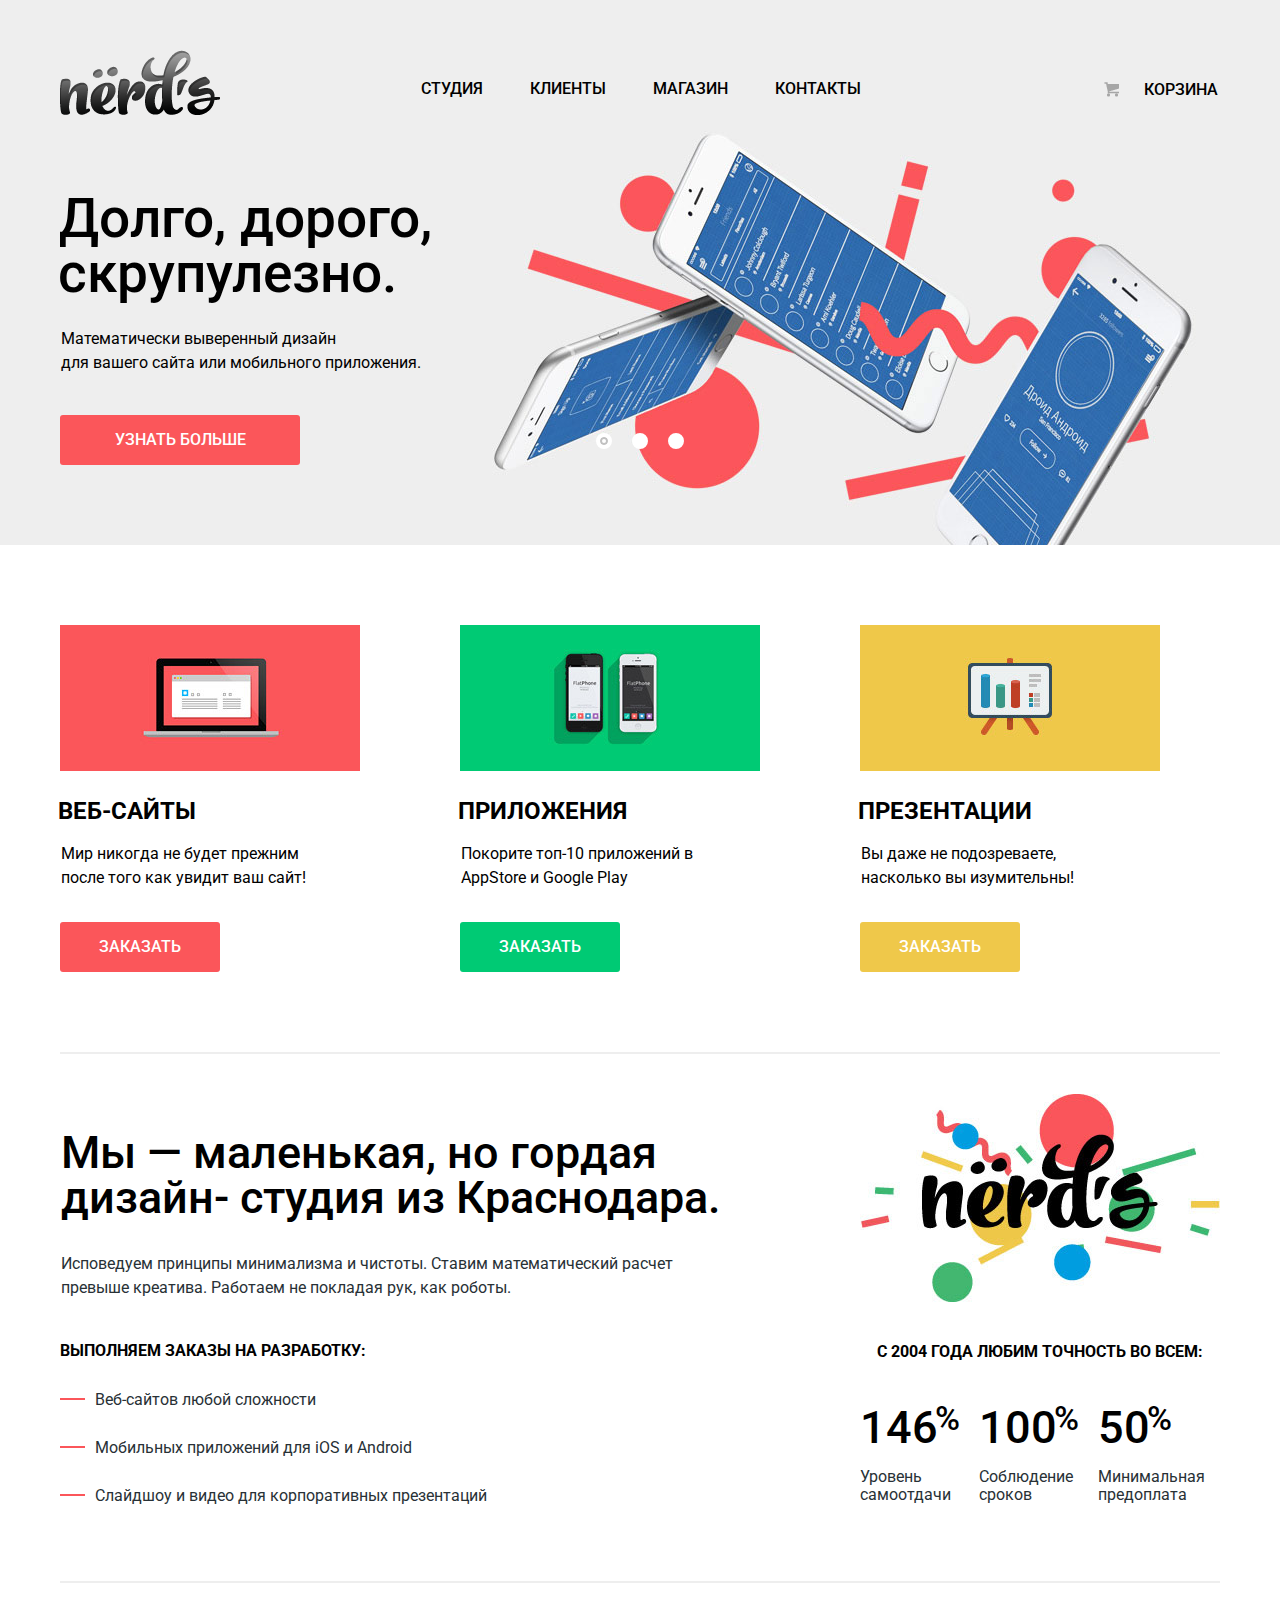
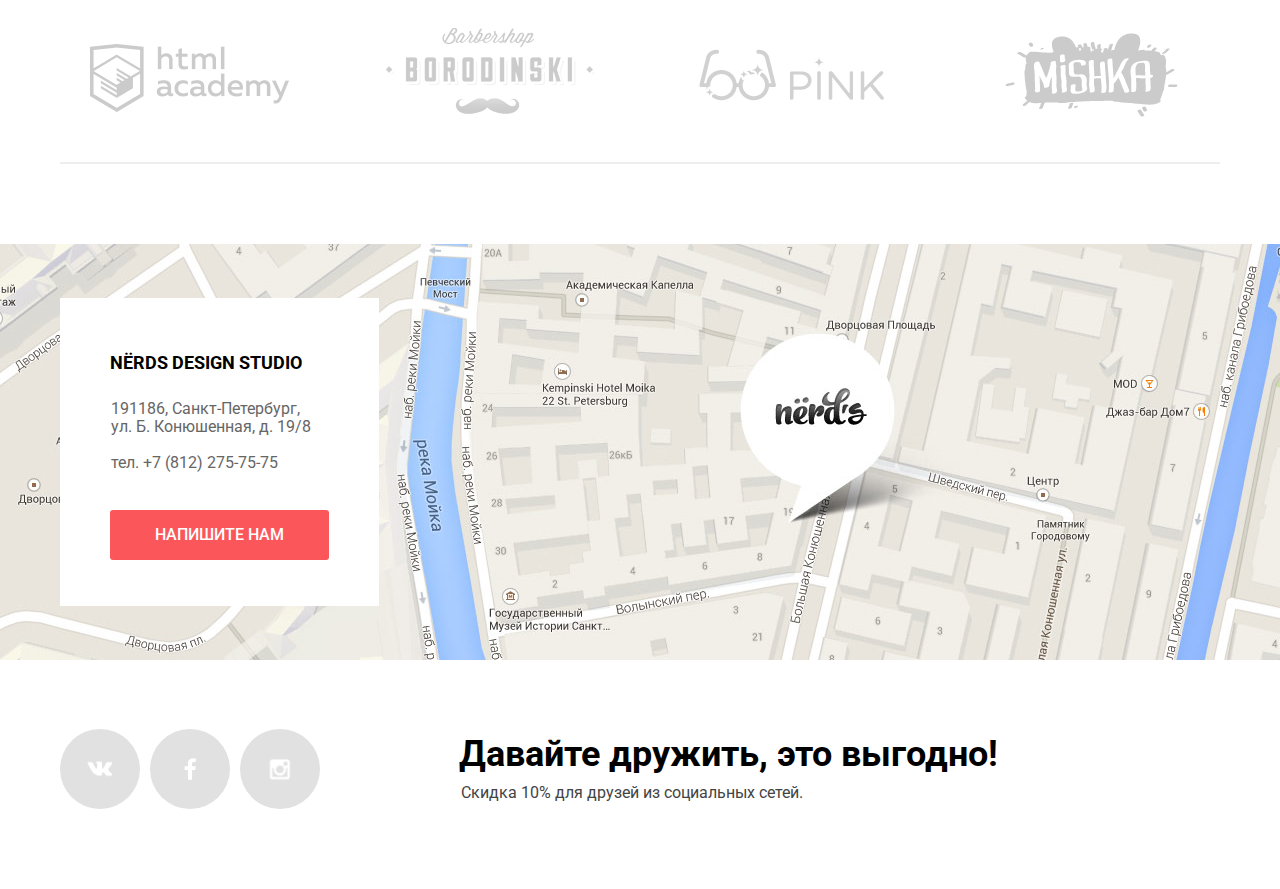
==== commit 98c45a69: "Добрый день Сергей сделал жду команды на обновление" ====
--- a/index.html
+++ b/index.html
@@ -5,8 +5,7 @@
     <title>Nerds: Нёрдс</title>
     <link href="https://fonts.googleapis.com/css?family=Roboto:400,500,700&amp;subset=cyrillic" rel="stylesheet">
     <link rel="stylesheet" href="css/normalize.css">
-<!--     <link rel="stylesheet" href="css/style.min.css"> -->
-        <link rel="stylesheet" href="css/style.css">
+    <link rel="stylesheet" href="css/style.min.css">
   </head>
   <body>
     <header class="main-header">
@@ -86,8 +85,8 @@
       </div>
       <div class="content clearfix">
         <section class="column-left">
-            <h2>Мы &mdash; маленькая, но гордая<br> дизайн -студия из Краснодара.</h2>
-            <p>Исповедуем принципы минимализма и чистоты.Ставим математический расчет превыше креатива. Работаем не покладая рук, как роботы.</p>
+            <h2>Мы &mdash; маленькая, но гордая<br> дизайн- студия из Краснодара.</h2>
+            <p>Исповедуем принципы минимализма и чистоты. Ставим математический расчет превыше креатива. Работаем не покладая рук, как роботы.</p>
         <div class="perform">
             <h3>Выполняем заказы на разработку:</h3>
             <ul class="list">
@@ -165,7 +164,7 @@
             <a class="social-btn social-btn-insta" href="http://instagram.com"></a>
         </div>
         <div class="promo-block">
-            <b>Давайте дружить,  это выгодно!</b>
+            <b>Давайте дружить, это выгодно!</b>
             <p> Скидка 10% для друзей из социальных сетей.</p>
         </div>
       </div>
--- a/css/style.min.css
+++ b/css/style.min.css
@@ -1 +1 @@
-.main-navigation a,.main-navigation ul,body,html{margin:0;padding:0}.slide-content p{padding:0}.btn,body{font-size:16px}body{min-width:1200px;font-family:"Roboto","Arial",sans-serif;font-weight:400;line-height:24px;color:#000;background-color:#fff}.clearfix::after{content:"";display:table;clear:both}.btn{display:inline-block;vertical-align:top;padding:16px 20px;line-height:18px;font-weight:500;text-align:center;color:#fff;background-color:#fb565a;border-radius:3px;text-decoration:none;text-transform:uppercase;cursor:pointer}.btn:hover{background-color:#e74246}.btn:active{background-color:#d7373b;box-shadow:inset 0 3px rgba(0,1,1,.1);color:rgba(255,255,255,.3)}.main-header{padding-top:50px;color:#000;background-color:#eee}.container{width:1160px;margin:0 auto;padding:0 20px}.logo,.main-navigation{float:left;min-height:65px}.logo{width:160px;margin-right:201px}.logo-status::before{content:"";position:absolute;width:160px;height:65px;background:url(../img/logo.png) no-repeat;opacity:1}.logo-status:hover::before{opacity:.8}.logo-status:active::before{opacity:.3}.main-navigation{max-width:440px}.main-navigation ul{padding-top:24px;list-style:none}.main-navigation li{display:inline-block;vertical-align:top;font-size:0;margin-right:43px}.main-navigation li:last-child{margin-right:-35px}.main-navigation a{font-size:16px;line-height:30px;font-weight:500;color:#000;text-decoration:none;text-transform:uppercase}.basket:hover,.main-navigation a:hover{color:#fb565a;border:none}.main-navigation a:active{color:#000;border:none;opacity:.3}.main-navigation-active{position:relative}.main-navigation-active::after{background:#fb565a 0 0;bottom:-5px;content:"";height:2px;left:0;position:absolute;width:100%}.user-block{float:right;max-width:120px;padding-top:23px}.basket,.slider-paginator label{display:inline-block;vertical-align:top}.basket{position:relative;padding-left:40px;font-size:16px;line-height:30px;font-weight:500;color:#000;text-decoration:none;text-transform:uppercase}.basket::before{content:"";position:absolute;top:9px;left:0;width:15px;height:15px;background:url(../img/sprite.png) no-repeat 0 0;background-position:-10px -10px;opacity:.3}.basket:active{color:rgba(0,0,0,.3);border:none}.main-header .slider{clear:both;position:relative;height:430px;background-color:#eee}.slider .slider-paginator{position:absolute;left:50%;bottom:95px;z-index:10;width:200px;height:10px;margin-left:-100px;text-align:center}.slider input[type=radio]{display:none}.slider-paginator label{width:8px;height:8px;margin:-7px 8px;border-radius:50%;background:#fff;border:4px solid #fff;cursor:pointer}#btn-1:checked~.slider-paginator label[for=btn-1],#btn-2:checked~.slider-paginator label[for=btn-2],#btn-3:checked~.slider-paginator label[for=btn-3]{box-shadow:inset 0 0 0 2px #c1c1c1}.slides .slide{position:absolute;top:0;left:0;width:100%;height:100%;overflow:hidden}.slide .slide-content{width:515px}.slides-title{margin-top:74px;margin-bottom:27px;font-size:55px;line-height:55px;font-weight:500;color:#000}.slide-content p{width:380px;margin:0 0 41px}.btn-slider{box-sizing:border-box;width:240px}.slide:nth-child(1){background:rgba(0,0,0,0) url(../img/slider-1.jpg) no-repeat 100% 0}.slide:nth-child(2){background:rgba(0,0,0,0) url(../img/slider-2.jpg) no-repeat 100% 0}.slide:nth-child(3){background:rgba(0,0,0,0) url(../img/slider-3.jpg) no-repeat 100% 0}.slider .slide{display:none}#btn-1:checked~.slides .slide:nth-child(1),#btn-2:checked~.slides .slide:nth-child(2),#btn-3:checked~.slides .slide:nth-child(3){display:block}.container .features-catalog{margin-top:79px;margin-bottom:80px;padding-bottom:80px;border-bottom:2px solid #eee}.features-catalog-item{float:left;max-width:300px;min-height:340px;margin-right:100px}.features-catalog .features-catalog-item:last-child{margin-right:0}.features-catalog-item h2{margin-top:18px;margin-bottom:15px;font-size:24px;line-height:30px;font-weight:700;color:#000;text-transform:uppercase}.features-catalog-item p{min-height:64px;max-width:270px;margin-bottom:18px;font-size:16px;line-height:24px}.features-catalog-item .btn{box-sizing:border-box;width:160px}.features-catalog-item:nth-child(2) .btn{background-color:#00ca74}.features-catalog-item:nth-child(2) .btn:hover{background-color:#00bc6c}.features-catalog-item:nth-child(2) .btn:active{background-color:#00aa62;box-shadow:inset 0 3px #009958}.features-catalog-item:nth-child(3) .btn{background-color:#efc84a}.features-catalog-item:nth-child(3) .btn:hover{background-color:#eab534}.features-catalog-item:nth-child(3) .btn:active{background-color:#e5a722;box-shadow:inset 0 3px #ce961f}.content h2,.content h3,.content p{margin:0;padding:0}.container .content{margin-bottom:48px;padding-bottom:50px;border-bottom:2px solid #eee}.content .column-left{float:left;max-width:680px}.column-left h2{margin-top:-8px;margin-bottom:33px;font-size:45px;line-height:45px;font-weight:500;color:#000}.column-left p{width:658px;margin-bottom:39px;color:#283136}.column-left .perform{max-width:660px}.content h3{font-size:16px;line-height:24px;font-weight:700;color:#000;text-transform:uppercase}.column-left h3{margin-bottom:25px}.content ul,.rate-num ul{margin:0;padding:0;list-style:none}.list li{position:relative;margin-bottom:24px;padding-left:35px;color:#283136}.list li::after{content:"";position:absolute;left:0;bottom:50%;max-width:25px;height:2px;background-color:#fb565a}.content .column-right{float:right;max-width:380px;margin-top:-40px}.column-right .logo-block{padding-bottom:28px;font-weight:700}.column-right h3{margin-bottom:51px;padding-left:16px}.rate-num ul{font-size:0}.rate-num li{display:inline-block;vertical-align:top;width:100px;font-size:45px;font-weight:500;color:#000}.rate-num li:nth-child(n){margin-right:19px}.rate-num b{font-weight:500}b sup{left:-3px;top:-13px}.rate-num span{display:block;margin-top:30px;font-size:16px;line-height:18px;font-weight:400;color:#283136}.container .partners-block{margin-bottom:80px;padding-bottom:30px;border-bottom:2px solid #eee;font-size:0}.partners-block .partner{display:inline-block;vertical-align:middle;padding-left:30px;opacity:.2}.partners-block .partner:nth-child(1){margin-right:66px}.partners-block .partner:nth-child(2){margin-right:73px}.partners-block .partner:nth-child(3){margin-right:91px}.partners-block .partner:hover{opacity:1}.partners-block .partner:active{opacity:.1}.map{position:relative;height:416px;margin:0 auto 72px;background:rgba(0,0,0,0) url(../img/map.jpg) center no-repeat}.map-addr h3{padding:0;margin:0 0 21px;font-size:18px;line-height:30px;font-weight:700;color:#000}.map .map-addr{position:absolute;top:53px;box-sizing:border-box;max-width:320px;max-height:308px;padding:50px;background:#fff 0 0}.map-addr p{margin-left:2px;margin-bottom:19px;font-size:16px;line-height:18px;color:#666}.map-addr .btn{box-sizing:border-box;width:219px;margin-top:19px}@-webkit-keyframes modal-open{0%{-webkit-transform:translateY(-2000px);transform:translateY(-2000px)}70%{-webkit-transform:translateY(30px);transform:translateY(30px)}90%{-webkit-transform:translateY(-10px);transform:translateY(-10px)}to{-webkit-transform:translateY(0);transform:translateY(0)}}@keyframes modal-open{0%{-webkit-transform:translateY(-2000px);transform:translateY(-2000px)}70%{-webkit-transform:translateY(30px);transform:translateY(30px)}90%{-webkit-transform:translateY(-10px);transform:translateY(-10px)}to{-webkit-transform:translateY(0);transform:translateY(0)}}@-webkit-keyframes shake{0%,to{-webkit-transform:translateX(0);transform:translateX(0)}10%,30%,50%,70%,90%{-webkit-transform:translateX(-10px);transform:translateX(-10px)}20%,40%,60%,80%{-webkit-transform:translateX(10px);transform:translateX(10px)}}@keyframes shake{0%,to{-webkit-transform:translateX(0);transform:translateX(0)}10%,30%,50%,70%,90%{-webkit-transform:translateX(-10px);transform:translateX(-10px)}20%,40%,60%,80%{-webkit-transform:translateX(10px);transform:translateX(10px)}}.pop-up .pop-up-close{position:absolute;top:78px;right:90px;width:25px;height:25px;font-size:0;padding:0;background-color:transparent;border:0;cursor:pointer}.pop-up .pop-up-close::after,.pop-up .pop-up-close::before{content:"";position:absolute;top:10px;left:0;width:25px;height:5px;-webkit-transform:rotate(45deg);transform:rotate(45deg);background:rgba(251,86,90,.3)}.pop-up .pop-up-close::after{-webkit-transform:rotate(-45deg);transform:rotate(-45deg)}.pop-up .pop-up-close:hover::after,.pop-up .pop-up-close:hover::before{background:rgba(254,204,205,.3)}.pop-up .pop-up-close:active::after,.pop-up .pop-up-close:active::before,.pop-up .pop-up-close:focus::before{background:rgba(254,204,205,.1)}.modal-error{-webkit-animation:shake .6s;animation:shake .6s}.pop-up input:invalid{border:2px solid #e74246;color:#e74246}.pop-up{display:none;position:fixed;top:0%;left:50%;z-index:30;margin-left:-480px;max-width:760px;padding:70px 100px 85px;font-size:16px;line-height:18px;background:#fff;color:#000;box-shadow:0 20px 40px rgba(0,0,0,.75)}.pop-up-opened{display:block;-webkit-animation:modal-open .4s;animation:modal-open .4s}.pop-up h2{margin:0 0 50px;padding:0;font-size:45px;line-height:45px;font-weight:500}.pop-up .form-column{display:inline-block;vertical-align:top;margin-right:-4px;font-size:0}.pop-up label{display:block;margin-bottom:13px;font-size:16px;font-weight:700}.pop-up .no-transparent{color:rgba(0,0,0,.5)}.pop-up input[type=text],.pop-up textarea{box-sizing:border-box;font-family:"Roboto","Arial",sans-serif;font-size:16px;line-height:18px;font-weight:400;color:rgba(68,68,68,.5);border:2px solid #d7dcde;border-radius:3px;outline:none;width:360px;margin-bottom:35px;padding:17px 15px}.pop-up input[name=name]{margin-right:40px}.pop-up textarea{width:760px;min-height:114px;margin-bottom:47px}.pop-up input[type=text]:hover,.pop-up textarea:hover{border:2px solid #b4b9bb;color:rgba(68,68,68,.5)}.pop-up input[type=text]:focus,.pop-up textarea:focus{border:2px solid #000;color:#444}.pop-up button[type=submit]{width:260px;outline:none;border:none;font-family:"Roboto","Arial",sans-serif}.grid h2,.hang h2{padding:0}.main-footer h2,.shop-column-left h2,p{margin:0;padding:0}.main-footer{padding-bottom:80px}.main-footer .social-block{float:left;max-width:260px}.social-btn:hover{background-color:#e74246}.social-btn:active{background-color:#d7373b;box-shadow:inset 0 3px #c13135}.social-btn{position:relative;display:inline-block;vertical-align:top;width:79px;height:79px;margin-top:-2px;margin-right:8px;border-radius:50%;font-size:0;background-color:#e1e1e1;text-decoration:none}.social-block a:last-child{margin-right:-11px}.social-btn::before{content:"";position:absolute;top:50%;left:50%;-webkit-transform:translate(-50%,-50%);transform:translate(-50%,-50%);background-image:url(../img/sprite.png);background-repeat:no-repeat}.social-btn-vk::before{width:26px;height:15px;background-position:-10px -403px}.social-btn-fb::before{width:12px;height:22px;background-position:-10px -172px}.social-btn-insta::before{width:21px;height:21px;background-position:-10px -214px}.main-footer .promo-block{float:right;max-width:560px;margin-right:214px}.promo-block b{display:block;margin-bottom:10px;padding-top:3px;font-size:36px;line-height:36px;font-weight:700;color:#000;white-space:pre-wrap}.promo-block p{font-size:16px;line-height:22px;color:#444;white-space:pre-wrap}.header-title{min-width:760px;margin-right:auto;margin-left:auto;vertical-align:middle;text-align:center}h1.header-title{margin:0;padding:139px 0 112px;font-size:55px;line-height:55px;font-weight:500}.container .shop-columns{margin-top:55px}.shop-columns .shop-column-left{float:left;max-width:260px;margin-right:140px}.filter-title{font-size:18px;line-height:30px;font-weight:700;text-transform:uppercase}.shop-column-left .shop-filter{margin-top:48px;margin-bottom:53px}.shop-filter .filter-controls{position:relative;height:41px;margin-bottom:14px;padding-top:39px;padding-right:20px;padding-left:20px;background:#eee;border-radius:3px;overflow:hidden}.filter-controls .scale{height:2px;background:#d7dcde}.filter-controls .bar{width:70%;height:2px;background:#00ca74}.filter-controls .toggle{position:absolute;top:30px;left:0;width:4px;height:4px;border:8px solid #fff;border-radius:50%;background:#ababab;box-shadow:0 2px 1px 0 #cfcfcf;cursor:pointer}.filter-controls .min-toggle{left:18px}.filter-controls .max-toggle{left:160px}.range-price{font-size:0}.range-price label{display:inline-block;vertical-align:top;font-size:16px;line-height:22px;width:50%}.max-price{text-align:right}.range-price input{width:60px;margin-left:7px;padding:8px 10px;font-family:"Roboto","Arial",sans-serif;font-weight:300;font-style:normal;font-size:16px;line-height:22px;border:none;border-radius:3px;background-color:#f1f1f1;color:#283136;text-align:center}.range-price{white-space:nowrap;text-transform:uppercase}.grid h2{margin:0 0 16px}.hang h2{margin:45px 0 16px}.shop-column-left input[type=checkbox],.shop-column-left input[type=radio]{display:none}.shop-column-left input[type=checkbox]+label,.shop-column-left input[type=radio]+label{position:relative;display:block;vertical-align:top;padding-left:36px;font-size:16px;line-height:20px;font-weight:400;cursor:pointer;color:#283136;margin-bottom:20px}.shop-column-left input[type=checkbox]+label::after,.shop-column-left input[type=checkbox]:checked+label::after,.shop-column-left input[type=radio]+label::after,.shop-column-left input[type=radio]:checked+label::after{content:"";position:absolute;color:#b8b8b8;background-image:url(../img/sprite.png);background-repeat:no-repeat}.shop-column-left input[type=radio]:checked+label::after{top:-2px;left:0;width:25px;height:25px;background-position:-10px -300px;opacity:.4}.shop-column-left input[type=radio]+label::after{top:-2px;left:0;width:25px;height:25px;background-position:-10px -255px;opacity:.4}.shop-column-left input[type=checkbox]:checked+label::after{top:-2px;left:0;width:27px;height:23px;background-position:-10px -88px;opacity:.4}.shop-column-left input[type=checkbox]+label::after{top:-2px;left:0;width:25px;height:25px;background-position:-10px -45px;opacity:.4}.shop-column-left label{color:#283136}.shop-column-left input[type=checkbox]+label:hover::after,.shop-column-left input[type=radio]+label:hover::after{color:#000;opacity:1}.shop-column-left input[type=checkbox]:disabled+label,.shop-column-left input[type=checkbox]:disabled+label:hover::after,.shop-column-left input[type=radio]:disabled+label,.shop-column-left input[type=radio]:disabled+label:hover::after{color:#283136;opacity:.3}.shop-column-left .btn-show{margin-top:30px;padding:16px 90px;font-size:16px;line-height:18px;font-weight:500;border:none;border-radius:3px;color:#000;background-color:#eee;text-transform:uppercase}.shop-column-left .btn-show:hover{background-color:#dfdfdf}.shop-column-left .btn-show:active{color:rgba(0,0,0,.3);background-color:#d5d5d5;box-shadow:inset 0 3px 0 0 rgba(0,1,1,.1)}.shop-column-left .btn-show:active::after{box-shadow:none}.shop-columns .shop-column-right{float:left;max-width:760px;margin-bottom:-2px}.shop-column-right .sort{margin-bottom:53px}.shop-column-right ul{max-width:760px;margin:0;padding:0;font-size:0;list-style:none;text-transform:uppercase}.shop-column-right li{display:inline-block;vertical-align:top;font-size:14px;line-height:18px;font-weight:400}.shop-column-right .sort a{color:#000;opacity:.3}.sort li:nth-child(1){margin-right:266px;font-size:18px;line-height:18px;font-weight:700;color:#000;opacity:1}.sort li:nth-child(2) a,.sort li:nth-child(3){margin-right:26px}.sort li:nth-child(4){margin-right:48px}.sort li:nth-child(5){margin-right:18px}.sort a{margin:0;padding:0;text-decoration:none}.sort .dir{display:block;margin-top:8px;width:9px;height:9px;border:none;background:#fff url(../img/sprite.png) no-repeat -10px -345px;opacity:.2}.sort .dir-down{-webkit-transform:rotate(180deg);transform:rotate(180deg)}.sort a:hover{opacity:.6}.dir:hover{opacity:.4}.sort a:active{opacity:1}.catalog{width:760px;margin-bottom:60px;font-size:0}.catalog .catalog-item{position:relative;display:inline-block;vertical-align:top;width:360px;min-height:615px;margin-right:38px;margin-bottom:35px;background-color:#4d4d4d;border-top-left-radius:5px;border-top-right-radius:5px;border:1px solid rgba(0,1,1,.1);font-size:0}.catalog-item .item-controls{position:absolute;top:6px;left:15px}.catalog .catalog-item:nth-child(1){background:#e9e9e9 url(../img/img-sedona.jpg) no-repeat 100% 40px}.catalog .catalog-item:nth-child(2){background:#e9e9e9 url(../img/img-pink.jpg) no-repeat 100% 40px}.catalog .catalog-item:nth-child(3){background:#e9e9e9 url(../img/img-barbershop.jpg) no-repeat 100% 40px}.catalog .catalog-item:nth-child(4){background:#e9e9e9 url(../img/img-mishka.jpg) no-repeat 100% 40px}.catalog .catalog-item:nth-child(5){background:#e9e9e9 url(../img/img-aplus.jpg) no-repeat 100% 40px}.catalog .catalog-item:nth-child(6){background:#e9e9e9 url(../img/img-kvast.jpg) no-repeat 100% 40px}.catalog-item:nth-child(2n){margin-right:-14px}.item-controls button{width:14px;height:14px;margin-right:9px;border:none;border-radius:50%;outline:none;background:#fff;cursor:pointer}.catalog-notice h2,.catalog-notice p{padding:0}.catalog-item .catalog-notice{display:none;position:absolute;bottom:0;width:360px;height:230px;background-color:#eee}.catalog-notice h2{margin:26px 0 0;font-size:18px;line-height:30px;font-weight:700;color:#000;text-align:center;text-transform:uppercase}.catalog-notice a{text-decoration:none}.catalog-notice p{max-height:38px;margin:0 0 30px;padding-top:15px;font-size:16px;line-height:18px;font-weight:400;color:#666;text-align:center}.catalog-notice .item-price{display:table;width:161px;min-height:50px;margin:0 auto 43px;font-family:"Roboto","Arial",sans-serif;color:#fff;border:none;outline:none}.catalog .catalog-item:hover{background-color:#4d4d4d;box-shadow:0 6px 15px rgba(0,1,1,.25)}.catalog .catalog-item:hover .catalog-notice,.paginator a{display:block}.shop-column-right .paginator{font-size:0;margin-top:25px}.shop-column-right ul .paginator{padding:0;margin:24px 0 0;list-style:none}.paginator li{display:inline-block;margin-right:12px;vertical-align:middle}.paginator a{width:48px;margin:0;padding:16px 0;font-size:16px;line-height:18px;font-weight:500;color:#000;background-color:#eee;border-radius:3px;vertical-align:middle;text-align:center;text-decoration:none;text-transform:uppercase}.paginator .next{width:260px;padding:18px 0}.paginator .active a{width:44px;padding:13px 0;background-color:#fff;border:3px solid #dbdbdb;border-radius:3px}.paginator li:not(.active) a:hover{background-color:#dfdfdf}.paginator li:not(.active) a:active{background-color:#d5d5d5;color:rgba(0,0,0,.3);box-shadow:inset 0 3px 0 0 rgba(0,1,1,.1)}+.main-navigation a,.main-navigation ul,body,html{margin:0;padding:0}.slide-content p{padding:0}.btn,body{font-size:16px}body{min-width:1200px;font-family:"Roboto","Arial",sans-serif;font-weight:400;line-height:24px;color:#000;background-color:#fff}.clearfix::after{content:"";display:table;clear:both}.btn{display:inline-block;vertical-align:top;padding:16px 20px;line-height:18px;font-weight:500;text-align:center;color:#fff;background-color:#fb565a;border-radius:3px;text-decoration:none;text-transform:uppercase;cursor:pointer}.btn:hover{background-color:#e74246}.btn:active{background-color:#d7373b;box-shadow:inset 0 3px rgba(0,1,1,.1);color:rgba(255,255,255,.3)}.main-header{padding-top:50px;color:#000;background-color:#eee}.container{width:1160px;margin:0 auto;padding:0 20px}.logo,.main-navigation{float:left;min-height:65px}.logo{width:160px;margin-right:201px}.logo-status::before{content:"";position:absolute;width:160px;height:65px;background:url(../img/logo.png) no-repeat;opacity:1}.logo-status:hover::before{opacity:.8}.logo-status:active::before{opacity:.3}.main-navigation{max-width:440px}.main-navigation ul{padding-top:24px;list-style:none}.main-navigation li{display:inline-block;vertical-align:top;font-size:0;margin-right:43px}.main-navigation li:last-child{margin-right:-35px}.main-navigation a{font-size:16px;line-height:30px;font-weight:500;color:#000;text-decoration:none;text-transform:uppercase}.basket:hover,.main-navigation a:hover{color:#fb565a;border:none}.main-navigation a:active{color:#000;border:none;opacity:.3}.main-navigation-active{position:relative}.main-navigation-active::after{background:#fb565a 0 0;bottom:-5px;content:"";height:2px;left:0;position:absolute;width:100%}.user-block{float:right;max-width:120px;padding-top:25px}.basket,.slider-paginator label{display:inline-block;vertical-align:top}.basket{position:relative;margin-right:2px;padding-left:40px;font-size:16px;line-height:30px;font-weight:500;color:#000;text-decoration:none;text-transform:uppercase}.basket::before{content:"";position:absolute;top:7px;left:0;width:15px;height:15px;background:url(../img/sprite.png) no-repeat 0 0;background-position:-10px -10px;opacity:.3}.basket:active{color:rgba(0,0,0,.3);border:none}.main-header .slider{clear:both;position:relative;height:430px;background-color:#eee}.slider .slider-paginator{position:absolute;left:50%;bottom:95px;z-index:10;width:200px;height:10px;margin-left:-100px;text-align:center}.slider input[type=radio]{display:none}.slider-paginator label{width:8px;height:8px;margin:-7px 8px;border-radius:50%;background:#fff;border:4px solid #fff;cursor:pointer}#btn-1:checked~.slider-paginator label[for=btn-1],#btn-2:checked~.slider-paginator label[for=btn-2],#btn-3:checked~.slider-paginator label[for=btn-3]{box-shadow:inset 0 0 0 2px #c1c1c1}.slides .slide{position:absolute;top:0;left:0;width:100%;height:100%;overflow:hidden}.slide .slide-content{width:515px}.slides-title{margin-top:76px;margin-bottom:26px;margin-left:-2px;font-size:55px;line-height:55px;font-weight:500;color:#000}.slide-content p{width:380px;margin:0 0 40px 1px}.btn-slider{box-sizing:border-box;width:240px}.slide:nth-child(1){background:rgba(0,0,0,0) url(../img/slider-1.jpg) no-repeat 100% 0}.slide:nth-child(2){background:rgba(0,0,0,0) url(../img/slider-2.jpg) no-repeat 100% 0}.slide:nth-child(3){background:rgba(0,0,0,0) url(../img/slider-3.jpg) no-repeat 100% 0}.slider .slide{display:none}#btn-1:checked~.slides .slide:nth-child(1),#btn-2:checked~.slides .slide:nth-child(2),#btn-3:checked~.slides .slide:nth-child(3){display:block}.container .features-catalog{margin-top:80px;margin-bottom:80px;padding-bottom:80px;border-bottom:2px solid #eee}.features-catalog-item{float:left;max-width:300px;min-height:340px;margin-right:100px}.features-catalog .features-catalog-item:last-child{margin-right:0}.features-catalog-item h2{margin-top:18px;margin-bottom:16px;margin-left:-2px;font-size:24px;line-height:30px;font-weight:700;color:#000;text-transform:uppercase}.features-catalog-item p{min-height:64px;max-width:270px;margin-bottom:16px;margin-left:1px;font-size:16px;line-height:24px}.features-catalog-item .btn{box-sizing:border-box;width:160px}.features-catalog-item:nth-child(2) .btn{background-color:#00ca74}.features-catalog-item:nth-child(2) .btn:hover{background-color:#00bc6c}.features-catalog-item:nth-child(2) .btn:active{background-color:#00aa62;box-shadow:inset 0 3px #009958}.features-catalog-item:nth-child(3) .btn{background-color:#efc84a}.features-catalog-item:nth-child(3) .btn:hover{background-color:#eab534}.features-catalog-item:nth-child(3) .btn:active{background-color:#e5a722;box-shadow:inset 0 3px #ce961f}.content h2,.content h3,.content p{margin:0;padding:0}.container .content{margin-bottom:49px;padding-bottom:49px;border-bottom:2px solid #eee}.content .column-left{float:left;max-width:680px}.column-left h2{margin-top:-4px;margin-left:1px;margin-bottom:32px;font-size:45px;line-height:45px;font-weight:500;color:#000}.column-left p{width:658px;margin-bottom:39px;margin-left:1px;color:#283136}.column-left .perform{max-width:660px}.content h3{font-size:16px;line-height:24px;font-weight:700;color:#000;text-transform:uppercase}.column-left h3{margin-bottom:25px}.content ul,.rate-num ul{margin:0;padding:0;list-style:none}.list li{position:relative;margin-bottom:24px;padding-left:35px;color:#283136}.list li::after{content:"";position:absolute;left:0;bottom:50%;width:25px;height:2px;background-color:#fb565a}.content .column-right{float:right;max-width:380px;margin-top:-40px}.column-right .logo-block{padding-bottom:31px;font-weight:700}.column-right h3{margin-bottom:52px;margin-left:17px}.rate-num ul{font-size:0}.rate-num li{display:inline-block;vertical-align:top;width:100px;font-size:45px;font-weight:500;color:#000}.rate-num li:nth-child(n){margin-right:19px}.rate-num b{font-weight:500}b sup{left:-3px;top:-13px}.rate-num span{display:block;margin-top:28px;font-size:16px;line-height:18px;font-weight:400;color:#283136}.container .partners-block{margin-bottom:80px;padding-bottom:32px;border-bottom:2px solid #eee;font-size:0}.partners-block .partner{display:inline-block;vertical-align:middle;padding-left:30px;opacity:.2}.partners-block .partner:nth-child(1){margin-top:5px;margin-right:67px}.partners-block .partner:nth-child(2){margin-top:-4px;margin-right:74px}.partners-block .partner:nth-child(3){margin-right:91px}.partners-block .partner:hover{opacity:1}.partners-block .partner:active{opacity:.1}.map{position:relative;height:416px;margin:0 auto 72px;background:rgba(0,0,0,0) url(../img/map.jpg) center no-repeat}.map-addr h3{padding:0;margin:0 0 22px;font-size:18px;line-height:30px;font-weight:700;color:#000}.map .map-addr{position:absolute;top:54px;box-sizing:border-box;max-width:320px;max-height:308px;padding:50px;background:#fff 0 0}.map-addr p{margin-left:1px;margin-bottom:18px;font-size:16px;line-height:18px;color:#666}.map-addr .btn{box-sizing:border-box;width:219px;margin-top:20px}@-webkit-keyframes modal-open{0%{-webkit-transform:translateY(-2000px);transform:translateY(-2000px)}70%{-webkit-transform:translateY(30px);transform:translateY(30px)}90%{-webkit-transform:translateY(-10px);transform:translateY(-10px)}to{-webkit-transform:translateY(0);transform:translateY(0)}}@keyframes modal-open{0%{-webkit-transform:translateY(-2000px);transform:translateY(-2000px)}70%{-webkit-transform:translateY(30px);transform:translateY(30px)}90%{-webkit-transform:translateY(-10px);transform:translateY(-10px)}to{-webkit-transform:translateY(0);transform:translateY(0)}}@-webkit-keyframes shake{0%,to{-webkit-transform:translateX(0);transform:translateX(0)}10%,30%,50%,70%,90%{-webkit-transform:translateX(-10px);transform:translateX(-10px)}20%,40%,60%,80%{-webkit-transform:translateX(10px);transform:translateX(10px)}}@keyframes shake{0%,to{-webkit-transform:translateX(0);transform:translateX(0)}10%,30%,50%,70%,90%{-webkit-transform:translateX(-10px);transform:translateX(-10px)}20%,40%,60%,80%{-webkit-transform:translateX(10px);transform:translateX(10px)}}.pop-up .pop-up-close{position:absolute;top:78px;right:90px;width:25px;height:25px;font-size:0;padding:0;background-color:transparent;border:0;cursor:pointer}.pop-up .pop-up-close::after,.pop-up .pop-up-close::before{content:"";position:absolute;top:10px;left:0;width:25px;height:5px;-webkit-transform:rotate(45deg);transform:rotate(45deg);background:rgba(251,86,90,.3)}.pop-up .pop-up-close::after{-webkit-transform:rotate(-45deg);transform:rotate(-45deg)}.pop-up .pop-up-close:hover::after,.pop-up .pop-up-close:hover::before{background:rgba(254,204,205,.3)}.pop-up .pop-up-close:active::after,.pop-up .pop-up-close:active::before,.pop-up .pop-up-close:focus::before{background:rgba(254,204,205,.1)}.modal-error{-webkit-animation:shake .6s;animation:shake .6s}.pop-up input:invalid{border:2px solid #e74246;color:#e74246}.pop-up{display:none;position:fixed;top:0%;left:50%;z-index:30;margin-left:-480px;max-width:760px;padding:70px 100px 85px;font-size:16px;line-height:18px;background:#fff;color:#000;box-shadow:0 20px 40px rgba(0,0,0,.75)}.pop-up-opened{display:block;-webkit-animation:modal-open .4s;animation:modal-open .4s}.pop-up h2{margin:0 0 50px;padding:0;font-size:45px;line-height:45px;font-weight:500}.pop-up .form-column{display:inline-block;vertical-align:top;margin-right:-4px;font-size:0}.pop-up label{display:block;margin-bottom:13px;font-size:16px;font-weight:700}.pop-up .no-transparent{color:rgba(0,0,0,.5)}.pop-up input[type=text],.pop-up textarea{box-sizing:border-box;font-family:"Roboto","Arial",sans-serif;font-size:16px;line-height:18px;font-weight:400;color:rgba(68,68,68,.5);border:2px solid #d7dcde;border-radius:3px;outline:none;width:360px;margin-bottom:35px;padding:17px 15px}.pop-up input[name=name]{margin-right:40px}.pop-up textarea{width:760px;min-height:114px;margin-bottom:47px}.pop-up input[type=text]:hover,.pop-up textarea:hover{border:2px solid #b4b9bb;color:rgba(68,68,68,.5)}.pop-up input[type=text]:focus,.pop-up textarea:focus{border:2px solid #000;color:#444}.pop-up button[type=submit]{width:260px;outline:none;border:none;font-family:"Roboto","Arial",sans-serif}.grid h2,.hang h2{padding:0}.main-footer h2,.shop-column-left h2,p{margin:0;padding:0}.main-footer{padding-bottom:80px}.main-footer .social-block{float:left;max-width:260px;margin-top:-2px}.social-btn:hover{background-color:#e74246}.social-btn:active{background-color:#d7373b;box-shadow:inset 0 3px #c13135}.social-btn{position:relative;display:inline-block;vertical-align:top;width:80px;height:80px;margin-top:-1px;margin-right:6px;border-radius:50%;font-size:0;background-color:#e1e1e1;text-decoration:none}.social-block a:last-child{margin-right:-11px}.social-btn::before{content:"";position:absolute;top:50%;left:50%;-webkit-transform:translate(-50%,-50%);transform:translate(-50%,-50%);background-image:url(../img/sprite.png);background-repeat:no-repeat}.social-btn-vk::before{width:26px;height:15px;background-position:-10px -403px}.social-btn-fb::before{width:12px;height:22px;background-position:-10px -172px}.social-btn-insta::before{width:21px;height:21px;background-position:-10px -214px}.main-footer .promo-block{float:right;max-width:560px;margin-right:214px}.promo-block b{display:block;margin-bottom:10px;margin-right:8px;margin-left:2px;padding-top:4px;font-size:36px;line-height:36px;font-weight:700;color:#000;white-space:pre-wrap}.promo-block p{font-size:16px;line-height:22px;color:#444;white-space:pre-wrap}.header-title{min-width:760px;margin-right:auto;margin-left:auto;vertical-align:middle;text-align:center}h1.header-title{margin:0 0 0 2px;padding:141px 0 108px;font-size:55px;line-height:55px;font-weight:500}.container .shop-columns{margin-top:56px}.shop-columns .shop-column-left{float:left;max-width:260px;margin-right:140px}.filter-title{font-size:18px;line-height:30px;font-weight:700;text-transform:uppercase}.shop-column-left .shop-filter{margin-top:48px;margin-bottom:53px}.shop-filter .filter-controls{position:relative;height:41px;margin-bottom:14px;padding-top:39px;padding-right:20px;padding-left:20px;background:#eee;border-radius:3px;overflow:hidden}.filter-controls .scale{height:2px;background:#d7dcde}.filter-controls .bar{width:70%;height:2px;background:#00ca74}.filter-controls .toggle{position:absolute;top:30px;left:0;width:4px;height:4px;border:8px solid #fff;border-radius:50%;background:#ababab;box-shadow:0 2px 1px 0 #cfcfcf;cursor:pointer}.filter-controls .min-toggle{left:18px}.filter-controls .max-toggle{left:160px}.range-price{font-size:0}.range-price label{display:inline-block;vertical-align:top;font-size:16px;line-height:22px;width:50%}.max-price{text-align:right}.range-price input{width:60px;margin-left:7px;padding:8px 10px;font-family:"Roboto","Arial",sans-serif;font-weight:300;font-style:normal;font-size:16px;line-height:22px;border:none;border-radius:3px;background-color:#f1f1f1;color:#283136;text-align:center}.range-price{white-space:nowrap;text-transform:uppercase}.grid h2{margin:0 0 15px;padding-top:1px}.hang h2{margin:46px 0 16px}.shop-column-left input[type=checkbox],.shop-column-left input[type=radio]{display:none}.shop-column-left input[type=checkbox]+label,.shop-column-left input[type=radio]+label{position:relative;display:block;vertical-align:top;padding-left:36px;font-size:16px;line-height:20px;font-weight:400;cursor:pointer;color:#283136;margin-bottom:20px}.shop-column-left input[type=checkbox]+label::after,.shop-column-left input[type=checkbox]:checked+label::after,.shop-column-left input[type=radio]+label::after,.shop-column-left input[type=radio]:checked+label::after{content:"";position:absolute;color:#b8b8b8;background-image:url(../img/sprite.png);background-repeat:no-repeat}.shop-column-left input[type=radio]:checked+label::after{top:-2px;left:0;width:25px;height:25px;background-position:-10px -300px;opacity:.4}.shop-column-left input[type=radio]+label::after{top:-2px;left:0;width:25px;height:25px;background-position:-10px -255px;opacity:.4}.shop-column-left input[type=checkbox]:checked+label::after{top:-2px;left:0;width:27px;height:23px;background-position:-10px -88px;opacity:.4}.shop-column-left input[type=checkbox]+label::after{top:-2px;left:0;width:25px;height:25px;background-position:-10px -45px;opacity:.4}.shop-column-left label{color:#283136}.shop-column-left input[type=checkbox]+label:hover::after,.shop-column-left input[type=radio]+label:hover::after{color:#000;opacity:1}.shop-column-left input[type=checkbox]:disabled+label,.shop-column-left input[type=checkbox]:disabled+label:hover::after,.shop-column-left input[type=radio]:disabled+label,.shop-column-left input[type=radio]:disabled+label:hover::after{color:#283136;opacity:.3}.shop-column-left .btn-show{margin-top:29px;padding:16px 88px;font-size:16px;line-height:18px;font-weight:500;border:none;border-radius:3px;color:#000;background-color:#eee;text-transform:uppercase}.shop-column-left .btn-show:hover{background-color:#dfdfdf}.shop-column-left .btn-show:active{color:rgba(0,0,0,.3);background-color:#d5d5d5;box-shadow:inset 0 3px 0 0 rgba(0,1,1,.1)}.shop-column-left .btn-show:active::after{box-shadow:none}.shop-columns .shop-column-right{float:left;max-width:760px;margin-bottom:-3px}.shop-column-right .sort{margin-bottom:50px}.shop-column-right ul{max-width:760px;padding:0;margin:3px 0 0;font-size:0;list-style:none;text-transform:uppercase}.shop-column-right li{display:inline-block;vertical-align:top;font-size:14px;line-height:18px;font-weight:400}.shop-column-right .sort a{color:#000;opacity:.3}.sort li:nth-child(1){margin-right:263px;font-size:18px;line-height:18px;font-weight:700;color:#000;opacity:1}.sort li:nth-child(2) a,.sort li:nth-child(3){margin-right:25px}.sort li:nth-child(4){margin-right:50px}.sort li:nth-child(5){margin-right:18px}.sort a{margin:0;padding:0;text-decoration:none}.sort .dir{display:block;margin-top:6px;width:9px;height:9px;border:none;background:#fff url(../img/sprite.png) no-repeat -10px -345px;opacity:.2}.sort .dir-down{margin-right:-1px;-webkit-transform:rotate(180deg);transform:rotate(180deg)}.sort a:hover{opacity:.6}.dir:hover{opacity:.4}.sort a:active{opacity:1}.catalog{width:760px;margin-bottom:60px;font-size:0}.catalog .catalog-item{position:relative;display:inline-block;vertical-align:top;width:360px;min-height:615px;margin-right:38px;margin-bottom:37px;background-color:#4d4d4d;border-top-left-radius:5px;border-top-right-radius:5px;border:1px solid rgba(0,1,1,.1);font-size:0}.catalog-item .item-controls{position:absolute;top:8px;left:16px}.catalog .catalog-item:nth-child(1){background:#e9e9e9 url(../img/img-sedona.jpg) no-repeat 100% 40px}.catalog .catalog-item:nth-child(2){background:#e9e9e9 url(../img/img-pink.jpg) no-repeat 100% 40px}.catalog .catalog-item:nth-child(3){background:#e9e9e9 url(../img/img-barbershop.jpg) no-repeat 100% 40px}.catalog .catalog-item:nth-child(4){background:#e9e9e9 url(../img/img-mishka.jpg) no-repeat 100% 40px}.catalog .catalog-item:nth-child(5){background:#e9e9e9 url(../img/img-aplus.jpg) no-repeat 100% 40px}.catalog .catalog-item:nth-child(6){background:#e9e9e9 url(../img/img-kvast.jpg) no-repeat 100% 40px}.catalog-item:nth-child(2n){margin-right:-14px}.item-controls button{width:14px;height:14px;margin-right:9px;border:none;border-radius:50%;outline:none;background:#fff;cursor:pointer}.catalog-notice h2,.catalog-notice p{padding:0}.catalog-item .catalog-notice{display:none;position:absolute;bottom:0;width:360px;height:230px;background-color:#eee}.catalog-notice h2{margin:27px 0 0;font-size:18px;line-height:30px;font-weight:700;color:#000;text-align:center;text-transform:uppercase}.catalog-notice a{text-decoration:none}.catalog-notice p{max-height:38px;margin:0 0 30px;padding-top:15px;font-size:16px;line-height:18px;font-weight:400;color:#666;text-align:center}.catalog-notice .item-price{display:table;width:160px;min-height:50px;margin:0 auto 43px;font-family:"Roboto","Arial",sans-serif;color:#fff;border:none;outline:none}.catalog .catalog-item:hover{background-color:#4d4d4d;box-shadow:0 6px 15px rgba(0,1,1,.25)}.catalog .catalog-item:hover .catalog-notice,.paginator a{display:block}.shop-column-right .paginator{font-size:0;margin-top:21px}.shop-column-right ul .paginator{padding:0;margin:24px 0 0;list-style:none}.paginator li{display:inline-block;margin-right:13px;vertical-align:middle}.paginator a{width:48px;margin:0;padding:16px 0;font-size:16px;line-height:18px;font-weight:500;color:#000;background-color:#eee;border-radius:3px;vertical-align:middle;text-align:center;text-decoration:none;text-transform:uppercase}.paginator .next{width:260px;padding:18px 0}.paginator .active a{width:45px;padding:13px 0;background-color:#fff;border:3px solid #dbdbdb;border-radius:3px}.paginator li:not(.active) a:hover{background-color:#dfdfdf}.paginator li:not(.active) a:active{background-color:#d5d5d5;color:rgba(0,0,0,.3);box-shadow:inset 0 3px 0 0 rgba(0,1,1,.1)}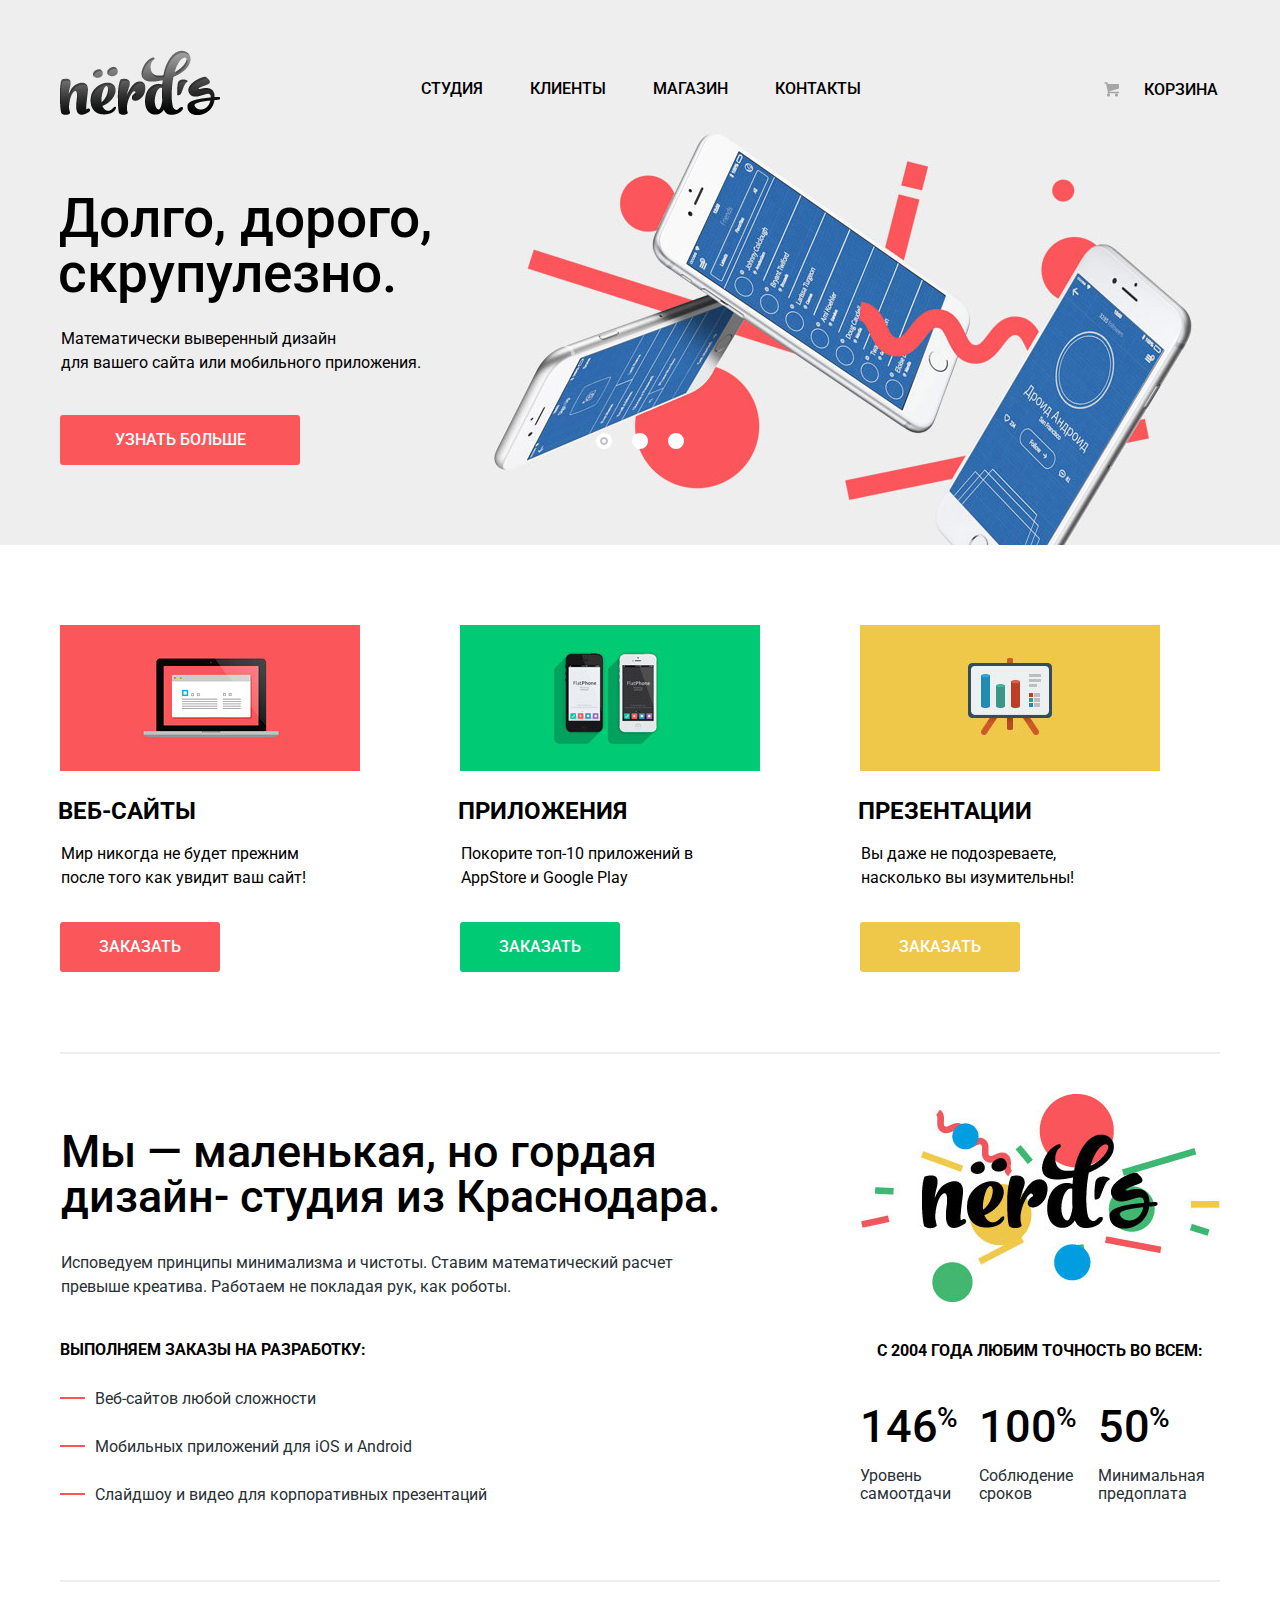
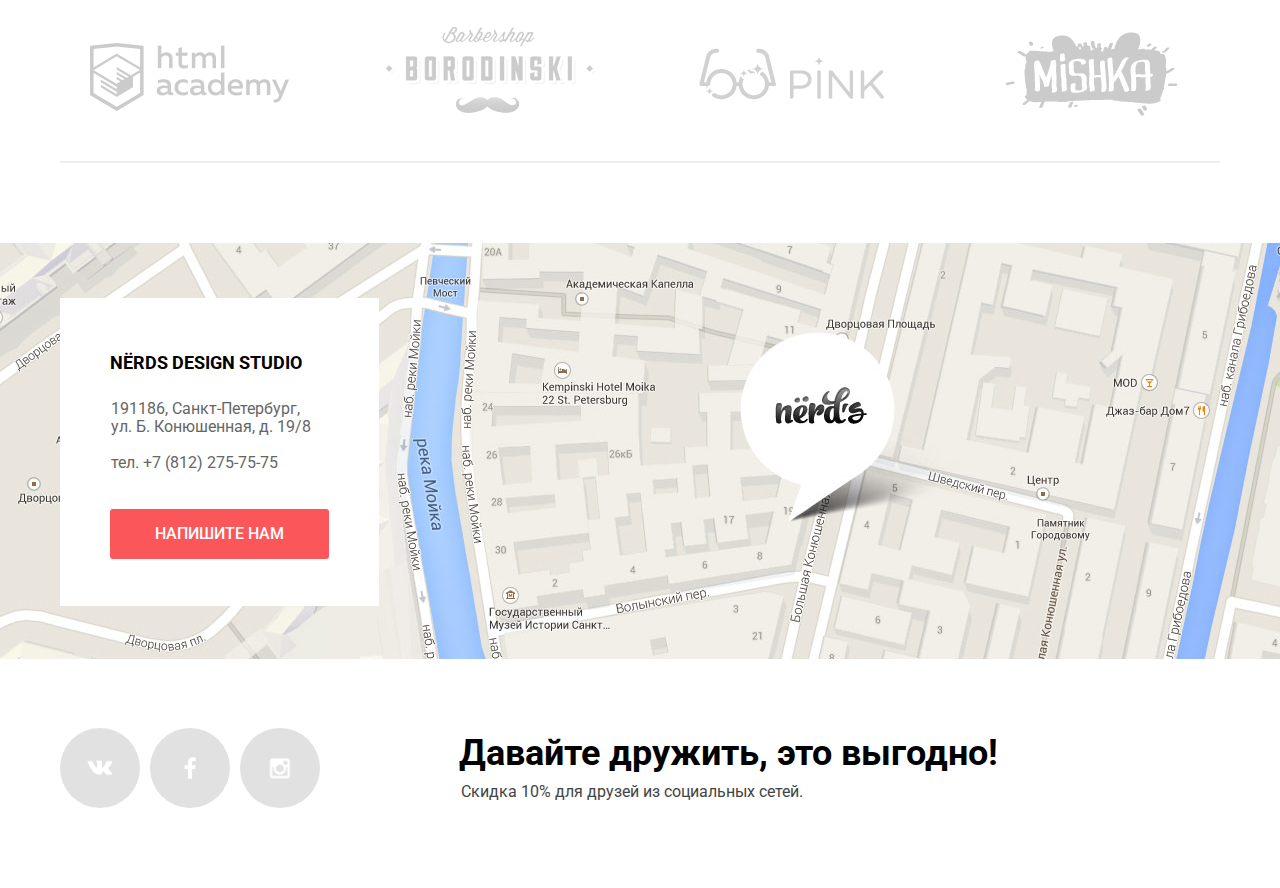
==== commit 677301e5: "Финальная проверка" ====
--- a/index.html
+++ b/index.html
@@ -22,7 +22,7 @@
           </ul>
         </nav>
         <div class="user-block">
-            <a class="basket" href="#">Корзина</a>
+            <a class="basket" href="javascript:void(0)">Корзина</a>
         </div>
       </div>
       <div class="container clearfix">
@@ -40,21 +40,21 @@
               <div class="slide-content">
                   <h1 class="slides-title">Долго, дорого, скрупулезно.</h1>
                   <p>Математически выверенный дизайн<br>для вашего сайта или мобильного приложения.</p>
-                  <a class="btn-slider btn" href="#">Узнать больше</a>
+                  <a class="btn-slider btn" href="javascript:void(0)">Узнать больше</a>
               </div>
             </div>
             <div class="slide">
               <div class="slide-content">
                   <h2 class="slides-title">Любим математику как никто другой</h2>
                   <p>Никакого креатива, только математические формулы для расчета идеальных пропорций.</p>
-                  <a class="btn-slider btn" href="#">Узнать больше</a>
+                  <a class="btn-slider btn" href="javascript:void(0)">Узнать больше</a>
               </div>
             </div>
             <div class="slide">
               <div class="slide-content">
                   <h2 class="slides-title">Только ночь, только хардкор</h2 >
                   <p>Работать днем, как все? Мы против этого. Ближе к полуночи работа только начинается.</p>
-                  <a class="btn-slider btn" href="#">Узнать больше</a>
+                  <a class="btn-slider btn" href="javascript:void(0)">Узнать больше</a>
               </div>
             </div>
           </div>
@@ -85,7 +85,7 @@
       </div>
       <div class="content clearfix">
         <section class="column-left">
-            <h2>Мы &mdash; маленькая, но гордая<br> дизайн- студия из Краснодара.</h2>
+            <h2>Мы &mdash; маленькая, но гордая дизайн- студия из Краснодара.</h2>
             <p>Исповедуем принципы минимализма и чистоты. Ставим математический расчет превыше креатива. Работаем не покладая рук, как роботы.</p>
         <div class="perform">
             <h3>Выполняем заказы на разработку:</h3>
--- a/css/style.min.css
+++ b/css/style.min.css
@@ -1 +1 @@
-.main-navigation a,.main-navigation ul,body,html{margin:0;padding:0}.slide-content p{padding:0}.btn,body{font-size:16px}body{min-width:1200px;font-family:"Roboto","Arial",sans-serif;font-weight:400;line-height:24px;color:#000;background-color:#fff}.clearfix::after{content:"";display:table;clear:both}.btn{display:inline-block;vertical-align:top;padding:16px 20px;line-height:18px;font-weight:500;text-align:center;color:#fff;background-color:#fb565a;border-radius:3px;text-decoration:none;text-transform:uppercase;cursor:pointer}.btn:hover{background-color:#e74246}.btn:active{background-color:#d7373b;box-shadow:inset 0 3px rgba(0,1,1,.1);color:rgba(255,255,255,.3)}.main-header{padding-top:50px;color:#000;background-color:#eee}.container{width:1160px;margin:0 auto;padding:0 20px}.logo,.main-navigation{float:left;min-height:65px}.logo{width:160px;margin-right:201px}.logo-status::before{content:"";position:absolute;width:160px;height:65px;background:url(../img/logo.png) no-repeat;opacity:1}.logo-status:hover::before{opacity:.8}.logo-status:active::before{opacity:.3}.main-navigation{max-width:440px}.main-navigation ul{padding-top:24px;list-style:none}.main-navigation li{display:inline-block;vertical-align:top;font-size:0;margin-right:43px}.main-navigation li:last-child{margin-right:-35px}.main-navigation a{font-size:16px;line-height:30px;font-weight:500;color:#000;text-decoration:none;text-transform:uppercase}.basket:hover,.main-navigation a:hover{color:#fb565a;border:none}.main-navigation a:active{color:#000;border:none;opacity:.3}.main-navigation-active{position:relative}.main-navigation-active::after{background:#fb565a 0 0;bottom:-5px;content:"";height:2px;left:0;position:absolute;width:100%}.user-block{float:right;max-width:120px;padding-top:25px}.basket,.slider-paginator label{display:inline-block;vertical-align:top}.basket{position:relative;margin-right:2px;padding-left:40px;font-size:16px;line-height:30px;font-weight:500;color:#000;text-decoration:none;text-transform:uppercase}.basket::before{content:"";position:absolute;top:7px;left:0;width:15px;height:15px;background:url(../img/sprite.png) no-repeat 0 0;background-position:-10px -10px;opacity:.3}.basket:active{color:rgba(0,0,0,.3);border:none}.main-header .slider{clear:both;position:relative;height:430px;background-color:#eee}.slider .slider-paginator{position:absolute;left:50%;bottom:95px;z-index:10;width:200px;height:10px;margin-left:-100px;text-align:center}.slider input[type=radio]{display:none}.slider-paginator label{width:8px;height:8px;margin:-7px 8px;border-radius:50%;background:#fff;border:4px solid #fff;cursor:pointer}#btn-1:checked~.slider-paginator label[for=btn-1],#btn-2:checked~.slider-paginator label[for=btn-2],#btn-3:checked~.slider-paginator label[for=btn-3]{box-shadow:inset 0 0 0 2px #c1c1c1}.slides .slide{position:absolute;top:0;left:0;width:100%;height:100%;overflow:hidden}.slide .slide-content{width:515px}.slides-title{margin-top:76px;margin-bottom:26px;margin-left:-2px;font-size:55px;line-height:55px;font-weight:500;color:#000}.slide-content p{width:380px;margin:0 0 40px 1px}.btn-slider{box-sizing:border-box;width:240px}.slide:nth-child(1){background:rgba(0,0,0,0) url(../img/slider-1.jpg) no-repeat 100% 0}.slide:nth-child(2){background:rgba(0,0,0,0) url(../img/slider-2.jpg) no-repeat 100% 0}.slide:nth-child(3){background:rgba(0,0,0,0) url(../img/slider-3.jpg) no-repeat 100% 0}.slider .slide{display:none}#btn-1:checked~.slides .slide:nth-child(1),#btn-2:checked~.slides .slide:nth-child(2),#btn-3:checked~.slides .slide:nth-child(3){display:block}.container .features-catalog{margin-top:80px;margin-bottom:80px;padding-bottom:80px;border-bottom:2px solid #eee}.features-catalog-item{float:left;max-width:300px;min-height:340px;margin-right:100px}.features-catalog .features-catalog-item:last-child{margin-right:0}.features-catalog-item h2{margin-top:18px;margin-bottom:16px;margin-left:-2px;font-size:24px;line-height:30px;font-weight:700;color:#000;text-transform:uppercase}.features-catalog-item p{min-height:64px;max-width:270px;margin-bottom:16px;margin-left:1px;font-size:16px;line-height:24px}.features-catalog-item .btn{box-sizing:border-box;width:160px}.features-catalog-item:nth-child(2) .btn{background-color:#00ca74}.features-catalog-item:nth-child(2) .btn:hover{background-color:#00bc6c}.features-catalog-item:nth-child(2) .btn:active{background-color:#00aa62;box-shadow:inset 0 3px #009958}.features-catalog-item:nth-child(3) .btn{background-color:#efc84a}.features-catalog-item:nth-child(3) .btn:hover{background-color:#eab534}.features-catalog-item:nth-child(3) .btn:active{background-color:#e5a722;box-shadow:inset 0 3px #ce961f}.content h2,.content h3,.content p{margin:0;padding:0}.container .content{margin-bottom:49px;padding-bottom:49px;border-bottom:2px solid #eee}.content .column-left{float:left;max-width:680px}.column-left h2{margin-top:-4px;margin-left:1px;margin-bottom:32px;font-size:45px;line-height:45px;font-weight:500;color:#000}.column-left p{width:658px;margin-bottom:39px;margin-left:1px;color:#283136}.column-left .perform{max-width:660px}.content h3{font-size:16px;line-height:24px;font-weight:700;color:#000;text-transform:uppercase}.column-left h3{margin-bottom:25px}.content ul,.rate-num ul{margin:0;padding:0;list-style:none}.list li{position:relative;margin-bottom:24px;padding-left:35px;color:#283136}.list li::after{content:"";position:absolute;left:0;bottom:50%;width:25px;height:2px;background-color:#fb565a}.content .column-right{float:right;max-width:380px;margin-top:-40px}.column-right .logo-block{padding-bottom:31px;font-weight:700}.column-right h3{margin-bottom:52px;margin-left:17px}.rate-num ul{font-size:0}.rate-num li{display:inline-block;vertical-align:top;width:100px;font-size:45px;font-weight:500;color:#000}.rate-num li:nth-child(n){margin-right:19px}.rate-num b{font-weight:500}b sup{left:-3px;top:-13px}.rate-num span{display:block;margin-top:28px;font-size:16px;line-height:18px;font-weight:400;color:#283136}.container .partners-block{margin-bottom:80px;padding-bottom:32px;border-bottom:2px solid #eee;font-size:0}.partners-block .partner{display:inline-block;vertical-align:middle;padding-left:30px;opacity:.2}.partners-block .partner:nth-child(1){margin-top:5px;margin-right:67px}.partners-block .partner:nth-child(2){margin-top:-4px;margin-right:74px}.partners-block .partner:nth-child(3){margin-right:91px}.partners-block .partner:hover{opacity:1}.partners-block .partner:active{opacity:.1}.map{position:relative;height:416px;margin:0 auto 72px;background:rgba(0,0,0,0) url(../img/map.jpg) center no-repeat}.map-addr h3{padding:0;margin:0 0 22px;font-size:18px;line-height:30px;font-weight:700;color:#000}.map .map-addr{position:absolute;top:54px;box-sizing:border-box;max-width:320px;max-height:308px;padding:50px;background:#fff 0 0}.map-addr p{margin-left:1px;margin-bottom:18px;font-size:16px;line-height:18px;color:#666}.map-addr .btn{box-sizing:border-box;width:219px;margin-top:20px}@-webkit-keyframes modal-open{0%{-webkit-transform:translateY(-2000px);transform:translateY(-2000px)}70%{-webkit-transform:translateY(30px);transform:translateY(30px)}90%{-webkit-transform:translateY(-10px);transform:translateY(-10px)}to{-webkit-transform:translateY(0);transform:translateY(0)}}@keyframes modal-open{0%{-webkit-transform:translateY(-2000px);transform:translateY(-2000px)}70%{-webkit-transform:translateY(30px);transform:translateY(30px)}90%{-webkit-transform:translateY(-10px);transform:translateY(-10px)}to{-webkit-transform:translateY(0);transform:translateY(0)}}@-webkit-keyframes shake{0%,to{-webkit-transform:translateX(0);transform:translateX(0)}10%,30%,50%,70%,90%{-webkit-transform:translateX(-10px);transform:translateX(-10px)}20%,40%,60%,80%{-webkit-transform:translateX(10px);transform:translateX(10px)}}@keyframes shake{0%,to{-webkit-transform:translateX(0);transform:translateX(0)}10%,30%,50%,70%,90%{-webkit-transform:translateX(-10px);transform:translateX(-10px)}20%,40%,60%,80%{-webkit-transform:translateX(10px);transform:translateX(10px)}}.pop-up .pop-up-close{position:absolute;top:78px;right:90px;width:25px;height:25px;font-size:0;padding:0;background-color:transparent;border:0;cursor:pointer}.pop-up .pop-up-close::after,.pop-up .pop-up-close::before{content:"";position:absolute;top:10px;left:0;width:25px;height:5px;-webkit-transform:rotate(45deg);transform:rotate(45deg);background:rgba(251,86,90,.3)}.pop-up .pop-up-close::after{-webkit-transform:rotate(-45deg);transform:rotate(-45deg)}.pop-up .pop-up-close:hover::after,.pop-up .pop-up-close:hover::before{background:rgba(254,204,205,.3)}.pop-up .pop-up-close:active::after,.pop-up .pop-up-close:active::before,.pop-up .pop-up-close:focus::before{background:rgba(254,204,205,.1)}.modal-error{-webkit-animation:shake .6s;animation:shake .6s}.pop-up input:invalid{border:2px solid #e74246;color:#e74246}.pop-up{display:none;position:fixed;top:0%;left:50%;z-index:30;margin-left:-480px;max-width:760px;padding:70px 100px 85px;font-size:16px;line-height:18px;background:#fff;color:#000;box-shadow:0 20px 40px rgba(0,0,0,.75)}.pop-up-opened{display:block;-webkit-animation:modal-open .4s;animation:modal-open .4s}.pop-up h2{margin:0 0 50px;padding:0;font-size:45px;line-height:45px;font-weight:500}.pop-up .form-column{display:inline-block;vertical-align:top;margin-right:-4px;font-size:0}.pop-up label{display:block;margin-bottom:13px;font-size:16px;font-weight:700}.pop-up .no-transparent{color:rgba(0,0,0,.5)}.pop-up input[type=text],.pop-up textarea{box-sizing:border-box;font-family:"Roboto","Arial",sans-serif;font-size:16px;line-height:18px;font-weight:400;color:rgba(68,68,68,.5);border:2px solid #d7dcde;border-radius:3px;outline:none;width:360px;margin-bottom:35px;padding:17px 15px}.pop-up input[name=name]{margin-right:40px}.pop-up textarea{width:760px;min-height:114px;margin-bottom:47px}.pop-up input[type=text]:hover,.pop-up textarea:hover{border:2px solid #b4b9bb;color:rgba(68,68,68,.5)}.pop-up input[type=text]:focus,.pop-up textarea:focus{border:2px solid #000;color:#444}.pop-up button[type=submit]{width:260px;outline:none;border:none;font-family:"Roboto","Arial",sans-serif}.grid h2,.hang h2{padding:0}.main-footer h2,.shop-column-left h2,p{margin:0;padding:0}.main-footer{padding-bottom:80px}.main-footer .social-block{float:left;max-width:260px;margin-top:-2px}.social-btn:hover{background-color:#e74246}.social-btn:active{background-color:#d7373b;box-shadow:inset 0 3px #c13135}.social-btn{position:relative;display:inline-block;vertical-align:top;width:80px;height:80px;margin-top:-1px;margin-right:6px;border-radius:50%;font-size:0;background-color:#e1e1e1;text-decoration:none}.social-block a:last-child{margin-right:-11px}.social-btn::before{content:"";position:absolute;top:50%;left:50%;-webkit-transform:translate(-50%,-50%);transform:translate(-50%,-50%);background-image:url(../img/sprite.png);background-repeat:no-repeat}.social-btn-vk::before{width:26px;height:15px;background-position:-10px -403px}.social-btn-fb::before{width:12px;height:22px;background-position:-10px -172px}.social-btn-insta::before{width:21px;height:21px;background-position:-10px -214px}.main-footer .promo-block{float:right;max-width:560px;margin-right:214px}.promo-block b{display:block;margin-bottom:10px;margin-right:8px;margin-left:2px;padding-top:4px;font-size:36px;line-height:36px;font-weight:700;color:#000;white-space:pre-wrap}.promo-block p{font-size:16px;line-height:22px;color:#444;white-space:pre-wrap}.header-title{min-width:760px;margin-right:auto;margin-left:auto;vertical-align:middle;text-align:center}h1.header-title{margin:0 0 0 2px;padding:141px 0 108px;font-size:55px;line-height:55px;font-weight:500}.container .shop-columns{margin-top:56px}.shop-columns .shop-column-left{float:left;max-width:260px;margin-right:140px}.filter-title{font-size:18px;line-height:30px;font-weight:700;text-transform:uppercase}.shop-column-left .shop-filter{margin-top:48px;margin-bottom:53px}.shop-filter .filter-controls{position:relative;height:41px;margin-bottom:14px;padding-top:39px;padding-right:20px;padding-left:20px;background:#eee;border-radius:3px;overflow:hidden}.filter-controls .scale{height:2px;background:#d7dcde}.filter-controls .bar{width:70%;height:2px;background:#00ca74}.filter-controls .toggle{position:absolute;top:30px;left:0;width:4px;height:4px;border:8px solid #fff;border-radius:50%;background:#ababab;box-shadow:0 2px 1px 0 #cfcfcf;cursor:pointer}.filter-controls .min-toggle{left:18px}.filter-controls .max-toggle{left:160px}.range-price{font-size:0}.range-price label{display:inline-block;vertical-align:top;font-size:16px;line-height:22px;width:50%}.max-price{text-align:right}.range-price input{width:60px;margin-left:7px;padding:8px 10px;font-family:"Roboto","Arial",sans-serif;font-weight:300;font-style:normal;font-size:16px;line-height:22px;border:none;border-radius:3px;background-color:#f1f1f1;color:#283136;text-align:center}.range-price{white-space:nowrap;text-transform:uppercase}.grid h2{margin:0 0 15px;padding-top:1px}.hang h2{margin:46px 0 16px}.shop-column-left input[type=checkbox],.shop-column-left input[type=radio]{display:none}.shop-column-left input[type=checkbox]+label,.shop-column-left input[type=radio]+label{position:relative;display:block;vertical-align:top;padding-left:36px;font-size:16px;line-height:20px;font-weight:400;cursor:pointer;color:#283136;margin-bottom:20px}.shop-column-left input[type=checkbox]+label::after,.shop-column-left input[type=checkbox]:checked+label::after,.shop-column-left input[type=radio]+label::after,.shop-column-left input[type=radio]:checked+label::after{content:"";position:absolute;color:#b8b8b8;background-image:url(../img/sprite.png);background-repeat:no-repeat}.shop-column-left input[type=radio]:checked+label::after{top:-2px;left:0;width:25px;height:25px;background-position:-10px -300px;opacity:.4}.shop-column-left input[type=radio]+label::after{top:-2px;left:0;width:25px;height:25px;background-position:-10px -255px;opacity:.4}.shop-column-left input[type=checkbox]:checked+label::after{top:-2px;left:0;width:27px;height:23px;background-position:-10px -88px;opacity:.4}.shop-column-left input[type=checkbox]+label::after{top:-2px;left:0;width:25px;height:25px;background-position:-10px -45px;opacity:.4}.shop-column-left label{color:#283136}.shop-column-left input[type=checkbox]+label:hover::after,.shop-column-left input[type=radio]+label:hover::after{color:#000;opacity:1}.shop-column-left input[type=checkbox]:disabled+label,.shop-column-left input[type=checkbox]:disabled+label:hover::after,.shop-column-left input[type=radio]:disabled+label,.shop-column-left input[type=radio]:disabled+label:hover::after{color:#283136;opacity:.3}.shop-column-left .btn-show{margin-top:29px;padding:16px 88px;font-size:16px;line-height:18px;font-weight:500;border:none;border-radius:3px;color:#000;background-color:#eee;text-transform:uppercase}.shop-column-left .btn-show:hover{background-color:#dfdfdf}.shop-column-left .btn-show:active{color:rgba(0,0,0,.3);background-color:#d5d5d5;box-shadow:inset 0 3px 0 0 rgba(0,1,1,.1)}.shop-column-left .btn-show:active::after{box-shadow:none}.shop-columns .shop-column-right{float:left;max-width:760px;margin-bottom:-3px}.shop-column-right .sort{margin-bottom:50px}.shop-column-right ul{max-width:760px;padding:0;margin:3px 0 0;font-size:0;list-style:none;text-transform:uppercase}.shop-column-right li{display:inline-block;vertical-align:top;font-size:14px;line-height:18px;font-weight:400}.shop-column-right .sort a{color:#000;opacity:.3}.sort li:nth-child(1){margin-right:263px;font-size:18px;line-height:18px;font-weight:700;color:#000;opacity:1}.sort li:nth-child(2) a,.sort li:nth-child(3){margin-right:25px}.sort li:nth-child(4){margin-right:50px}.sort li:nth-child(5){margin-right:18px}.sort a{margin:0;padding:0;text-decoration:none}.sort .dir{display:block;margin-top:6px;width:9px;height:9px;border:none;background:#fff url(../img/sprite.png) no-repeat -10px -345px;opacity:.2}.sort .dir-down{margin-right:-1px;-webkit-transform:rotate(180deg);transform:rotate(180deg)}.sort a:hover{opacity:.6}.dir:hover{opacity:.4}.sort a:active{opacity:1}.catalog{width:760px;margin-bottom:60px;font-size:0}.catalog .catalog-item{position:relative;display:inline-block;vertical-align:top;width:360px;min-height:615px;margin-right:38px;margin-bottom:37px;background-color:#4d4d4d;border-top-left-radius:5px;border-top-right-radius:5px;border:1px solid rgba(0,1,1,.1);font-size:0}.catalog-item .item-controls{position:absolute;top:8px;left:16px}.catalog .catalog-item:nth-child(1){background:#e9e9e9 url(../img/img-sedona.jpg) no-repeat 100% 40px}.catalog .catalog-item:nth-child(2){background:#e9e9e9 url(../img/img-pink.jpg) no-repeat 100% 40px}.catalog .catalog-item:nth-child(3){background:#e9e9e9 url(../img/img-barbershop.jpg) no-repeat 100% 40px}.catalog .catalog-item:nth-child(4){background:#e9e9e9 url(../img/img-mishka.jpg) no-repeat 100% 40px}.catalog .catalog-item:nth-child(5){background:#e9e9e9 url(../img/img-aplus.jpg) no-repeat 100% 40px}.catalog .catalog-item:nth-child(6){background:#e9e9e9 url(../img/img-kvast.jpg) no-repeat 100% 40px}.catalog-item:nth-child(2n){margin-right:-14px}.item-controls button{width:14px;height:14px;margin-right:9px;border:none;border-radius:50%;outline:none;background:#fff;cursor:pointer}.catalog-notice h2,.catalog-notice p{padding:0}.catalog-item .catalog-notice{display:none;position:absolute;bottom:0;width:360px;height:230px;background-color:#eee}.catalog-notice h2{margin:27px 0 0;font-size:18px;line-height:30px;font-weight:700;color:#000;text-align:center;text-transform:uppercase}.catalog-notice a{text-decoration:none}.catalog-notice p{max-height:38px;margin:0 0 30px;padding-top:15px;font-size:16px;line-height:18px;font-weight:400;color:#666;text-align:center}.catalog-notice .item-price{display:table;width:160px;min-height:50px;margin:0 auto 43px;font-family:"Roboto","Arial",sans-serif;color:#fff;border:none;outline:none}.catalog .catalog-item:hover{background-color:#4d4d4d;box-shadow:0 6px 15px rgba(0,1,1,.25)}.catalog .catalog-item:hover .catalog-notice,.paginator a{display:block}.shop-column-right .paginator{font-size:0;margin-top:21px}.shop-column-right ul .paginator{padding:0;margin:24px 0 0;list-style:none}.paginator li{display:inline-block;margin-right:13px;vertical-align:middle}.paginator a{width:48px;margin:0;padding:16px 0;font-size:16px;line-height:18px;font-weight:500;color:#000;background-color:#eee;border-radius:3px;vertical-align:middle;text-align:center;text-decoration:none;text-transform:uppercase}.paginator .next{width:260px;padding:18px 0}.paginator .active a{width:45px;padding:13px 0;background-color:#fff;border:3px solid #dbdbdb;border-radius:3px}.paginator li:not(.active) a:hover{background-color:#dfdfdf}.paginator li:not(.active) a:active{background-color:#d5d5d5;color:rgba(0,0,0,.3);box-shadow:inset 0 3px 0 0 rgba(0,1,1,.1)}+.main-navigation a,.main-navigation ul,body,html{margin:0;padding:0}.slide-content p{padding:0}.btn,body{font-size:16px}body{min-width:1200px;font-family:"Roboto","Arial",sans-serif;font-weight:400;line-height:24px;color:#000;background-color:#fff}.clearfix::after{content:"";display:table;clear:both}.btn{display:inline-block;vertical-align:top;padding:16px 20px;line-height:18px;font-weight:500;text-align:center;color:#fff;background-color:#fb565a;border-radius:3px;text-decoration:none;text-transform:uppercase;cursor:pointer}.btn:hover{background-color:#e74246}.btn:active{background-color:#d7373b;box-shadow:inset 0 3px rgba(0,1,1,.1);color:rgba(255,255,255,.3)}.main-header{padding-top:50px;color:#000;background-color:#eee}.container{width:1160px;margin:0 auto;padding:0 20px}.logo,.main-navigation{float:left;min-height:65px}.logo{width:160px;margin-right:201px}.logo-status::before{content:"";position:absolute;width:160px;height:65px;background:url(../img/logo.png) no-repeat;opacity:1}.logo-status:hover::before{opacity:.8}.logo-status:active::before{opacity:.3}.main-navigation{max-width:440px}.main-navigation ul{padding-top:24px;list-style:none}.main-navigation li{display:inline-block;vertical-align:top;font-size:0;margin-right:43px}.main-navigation li:last-child{margin-right:-35px}.main-navigation a{font-size:16px;line-height:30px;font-weight:500;color:#000;text-decoration:none;text-transform:uppercase}.basket:hover,.main-navigation a:hover{color:#fb565a;border:none}.main-navigation a:active{color:#000;border:none;opacity:.3}.main-navigation-active{position:relative}.main-navigation-active::after{background:#fb565a 0 0;bottom:-5px;content:"";height:2px;left:0;position:absolute;width:100%}.user-block{float:right;max-width:120px;padding-top:25px}.basket,.slider-paginator label{display:inline-block;vertical-align:top}.basket{position:relative;margin-right:2px;padding-left:40px;font-size:16px;line-height:30px;font-weight:500;color:#000;text-decoration:none;text-transform:uppercase}.basket::before{content:"";position:absolute;top:7px;left:0;width:15px;height:15px;background:url(../img/sprite.png) no-repeat 0 0;background-position:-10px -10px;opacity:.3}.basket:active{color:rgba(0,0,0,.3);border:none}.main-header .slider{clear:both;position:relative;height:430px;background-color:#eee}.slider .slider-paginator{position:absolute;left:50%;bottom:95px;z-index:10;width:200px;height:10px;margin-left:-100px;text-align:center}.slider input[type=radio]{display:none}.slider-paginator label{width:8px;height:8px;margin:-7px 8px;border-radius:50%;background:#fff;border:4px solid #fff;cursor:pointer}#btn-1:checked~.slider-paginator label[for=btn-1],#btn-2:checked~.slider-paginator label[for=btn-2],#btn-3:checked~.slider-paginator label[for=btn-3]{box-shadow:inset 0 0 0 2px #c1c1c1}.slides .slide{position:absolute;top:0;left:0;width:100%;height:100%;overflow:hidden}.slide .slide-content{width:515px}.slides-title{margin-top:76px;margin-bottom:26px;margin-left:-2px;font-size:55px;line-height:55px;font-weight:500;color:#000}.slide-content p{width:380px;margin:0 0 40px 1px}.btn-slider{box-sizing:border-box;width:240px}.slide:nth-child(1){background:rgba(0,0,0,0) url(../img/slider-1.jpg) no-repeat 100% 0}.slide:nth-child(2){background:rgba(0,0,0,0) url(../img/slider-2.jpg) no-repeat 100% 0}.slide:nth-child(3){background:rgba(0,0,0,0) url(../img/slider-3.jpg) no-repeat 100% 0}.slider .slide{display:none}#btn-1:checked~.slides .slide:nth-child(1),#btn-2:checked~.slides .slide:nth-child(2),#btn-3:checked~.slides .slide:nth-child(3){display:block}.container .features-catalog{margin-top:80px;margin-bottom:80px;padding-bottom:80px;border-bottom:2px solid #eee}.features-catalog-item{float:left;max-width:300px;min-height:340px;margin-right:100px}.features-catalog .features-catalog-item:last-child{margin-right:0}.features-catalog-item h2{margin-top:18px;margin-bottom:16px;margin-left:-2px;font-size:24px;line-height:30px;font-weight:700;color:#000;text-transform:uppercase}.features-catalog-item p{min-height:64px;max-width:270px;margin-bottom:16px;margin-left:1px;font-size:16px;line-height:24px}.features-catalog-item .btn{box-sizing:border-box;width:160px}.features-catalog-item:nth-child(2) .btn{background-color:#00ca74}.features-catalog-item:nth-child(2) .btn:hover{background-color:#00bc6c}.features-catalog-item:nth-child(2) .btn:active{background-color:#00aa62;box-shadow:inset 0 3px #009958}.features-catalog-item:nth-child(3) .btn{background-color:#efc84a}.features-catalog-item:nth-child(3) .btn:hover{background-color:#eab534}.features-catalog-item:nth-child(3) .btn:active{background-color:#e5a722;box-shadow:inset 0 3px #ce961f}.content h2,.content h3,.content p{margin:0;padding:0}.container .content{margin-bottom:49px;padding-bottom:49px;border-bottom:2px solid #eee}.content .column-left{float:left;max-width:680px}.column-left h2{margin-top:-5px;margin-left:1px;margin-bottom:32px;font-size:45px;line-height:45px;font-weight:500;color:#000}.column-left p{width:658px;margin-bottom:39px;margin-left:1px;color:#283136}.column-left .perform{max-width:660px}.content h3{font-size:16px;line-height:24px;font-weight:700;color:#000;text-transform:uppercase}.column-left h3{margin-bottom:25px}.content ul,.rate-num ul{margin:0;padding:0;list-style:none}.list li{position:relative;margin-bottom:24px;padding-left:35px;color:#283136}.list li::after{content:"";position:absolute;left:0;bottom:50%;width:25px;height:2px;background-color:#fb565a}.content .column-right{float:right;max-width:380px;margin-top:-40px}.column-right .logo-block{padding-bottom:30px;font-weight:700}.column-right h3{margin-bottom:52px;margin-left:17px}.rate-num ul{font-size:0}.rate-num li{display:inline-block;vertical-align:top;width:100px;font-size:45px;font-weight:500;color:#000}.rate-num li:nth-child(n){margin-right:19px}.rate-num b{font-weight:500}b sup{font-size:63%;left:-1px;top:-15px}.rate-num span{display:block;margin-top:28px;font-size:16px;line-height:18px;font-weight:400;color:#283136}.container .partners-block{margin-bottom:80px;padding-bottom:32px;border-bottom:2px solid #eee;font-size:0}.partners-block .partner{display:inline-block;vertical-align:middle;padding-left:30px;opacity:.2}.partners-block .partner:nth-child(1){margin-top:5px;margin-right:67px}.partners-block .partner:nth-child(2){margin-top:-4px;margin-right:74px}.partners-block .partner:nth-child(3){margin-right:91px}.partners-block .partner:hover{opacity:1}.partners-block .partner:active{opacity:.1}.map{position:relative;height:416px;margin:0 auto 72px;background:rgba(0,0,0,0) url(../img/map.jpg) center no-repeat}.map-addr h3{padding:0;margin:0 0 22px;font-size:18px;line-height:30px;font-weight:700;color:#000}.map .map-addr{position:absolute;top:55px;box-sizing:border-box;max-width:320px;max-height:308px;padding:50px;background:#fff 0 0}.map-addr p{margin-left:1px;margin-bottom:18px;font-size:16px;line-height:18px;color:#666}.map-addr .btn{box-sizing:border-box;width:219px;margin-top:19px}@-webkit-keyframes modal-open{0%{-webkit-transform:translateY(-2000px);transform:translateY(-2000px)}70%{-webkit-transform:translateY(30px);transform:translateY(30px)}90%{-webkit-transform:translateY(-10px);transform:translateY(-10px)}to{-webkit-transform:translateY(0);transform:translateY(0)}}@keyframes modal-open{0%{-webkit-transform:translateY(-2000px);transform:translateY(-2000px)}70%{-webkit-transform:translateY(30px);transform:translateY(30px)}90%{-webkit-transform:translateY(-10px);transform:translateY(-10px)}to{-webkit-transform:translateY(0);transform:translateY(0)}}@-webkit-keyframes shake{0%,to{-webkit-transform:translateX(0);transform:translateX(0)}10%,30%,50%,70%,90%{-webkit-transform:translateX(-10px);transform:translateX(-10px)}20%,40%,60%,80%{-webkit-transform:translateX(10px);transform:translateX(10px)}}@keyframes shake{0%,to{-webkit-transform:translateX(0);transform:translateX(0)}10%,30%,50%,70%,90%{-webkit-transform:translateX(-10px);transform:translateX(-10px)}20%,40%,60%,80%{-webkit-transform:translateX(10px);transform:translateX(10px)}}.pop-up .pop-up-close{position:absolute;top:78px;right:90px;width:25px;height:25px;font-size:0;padding:0;background-color:transparent;border:0;cursor:pointer}.pop-up .pop-up-close::after,.pop-up .pop-up-close::before{content:"";position:absolute;top:10px;left:0;width:25px;height:5px;-webkit-transform:rotate(45deg);transform:rotate(45deg);background:rgba(251,86,90,.3)}.pop-up .pop-up-close::after{-webkit-transform:rotate(-45deg);transform:rotate(-45deg)}.pop-up .pop-up-close:hover::after,.pop-up .pop-up-close:hover::before{background:rgba(254,204,205,.3)}.pop-up .pop-up-close:active::after,.pop-up .pop-up-close:active::before,.pop-up .pop-up-close:focus::before{background:rgba(254,204,205,.1)}.modal-error{-webkit-animation:shake .6s;animation:shake .6s}.pop-up input:invalid{border:2px solid #e74246;color:#e74246}.pop-up{display:none;position:fixed;top:0%;left:50%;z-index:30;margin-left:-480px;max-width:760px;padding:70px 100px 85px;font-size:16px;line-height:18px;background:#fff;color:#000;box-shadow:0 20px 40px rgba(0,0,0,.75)}.pop-up-opened{display:block;-webkit-animation:modal-open .4s;animation:modal-open .4s}.pop-up h2{margin:0 0 50px;padding:0;font-size:45px;line-height:45px;font-weight:500}.pop-up .form-column{display:inline-block;vertical-align:top;margin-right:-4px;font-size:0}.pop-up label{display:block;margin-bottom:13px;font-size:16px;font-weight:700}.pop-up .no-transparent{color:rgba(0,0,0,.5)}.pop-up input[type=text],.pop-up textarea{box-sizing:border-box;font-family:"Roboto","Arial",sans-serif;font-size:16px;line-height:18px;font-weight:400;color:rgba(68,68,68,.5);border:2px solid #d7dcde;border-radius:3px;outline:none;width:360px;margin-bottom:35px;padding:17px 15px}.pop-up input[name=name]{margin-right:40px}.pop-up textarea{width:760px;min-height:114px;margin-bottom:47px}.pop-up input[type=text]:hover,.pop-up textarea:hover{border:2px solid #b4b9bb;color:rgba(68,68,68,.5)}.pop-up input[type=text]:focus,.pop-up textarea:focus{border:2px solid #000;color:#444}.pop-up button[type=submit]{width:260px;outline:none;border:none;font-family:"Roboto","Arial",sans-serif}.grid h2,.hang h2{padding:0}.main-footer h2,.shop-column-left h2,p{margin:0;padding:0}.main-footer{padding-bottom:80px}.main-footer .social-block{float:left;max-width:260px;margin-top:-2px}.social-btn:hover{background-color:#e74246}.social-btn:active{background-color:#d7373b;box-shadow:inset 0 3px #c13135}.social-btn{position:relative;display:inline-block;vertical-align:top;width:80px;height:80px;margin-top:-1px;margin-right:6px;border-radius:50%;font-size:0;background-color:#e1e1e1;text-decoration:none}.social-block a:last-child{margin-right:-11px}.social-btn::before{content:"";position:absolute;top:50%;left:50%;-webkit-transform:translate(-50%,-50%);transform:translate(-50%,-50%);background-image:url(../img/sprite.png);background-repeat:no-repeat}.social-btn-vk::before{width:26px;height:15px;background-position:-10px -403px}.social-btn-fb::before{width:12px;height:22px;background-position:-10px -172px}.social-btn-insta::before{width:21px;height:21px;background-position:-10px -214px}.main-footer .promo-block{float:right;max-width:560px;margin-right:214px}.promo-block b{display:block;margin-bottom:10px;margin-right:8px;margin-left:2px;padding-top:4px;font-size:36px;line-height:36px;font-weight:700;color:#000;white-space:pre-wrap}.promo-block p{font-size:16px;line-height:22px;color:#444;white-space:pre-wrap}.header-title{min-width:760px;margin-right:auto;margin-left:auto;vertical-align:middle;text-align:center}h1.header-title{margin:0 0 0 2px;padding:141px 0 108px;font-size:55px;line-height:55px;font-weight:500}.container .shop-columns{margin-top:56px}.shop-columns .shop-column-left{float:left;max-width:260px;margin-right:140px}.filter-title{font-size:18px;line-height:30px;font-weight:700;text-transform:uppercase}.shop-column-left .shop-filter{margin-top:48px;margin-bottom:53px}.shop-filter .filter-controls{position:relative;height:41px;margin-bottom:14px;padding-top:39px;padding-right:20px;padding-left:20px;background:#eee;border-radius:3px;overflow:hidden}.filter-controls .scale{height:2px;background:#d7dcde}.filter-controls .bar{width:70%;height:2px;background:#00ca74}.filter-controls .toggle{position:absolute;top:30px;left:0;width:4px;height:4px;border:8px solid #fff;border-radius:50%;background:#ababab;box-shadow:0 2px 1px 0 #cfcfcf;cursor:pointer}.filter-controls .min-toggle{left:18px}.filter-controls .max-toggle{left:160px}.range-price{font-size:0}.range-price label{display:inline-block;vertical-align:top;font-size:16px;line-height:22px;width:50%}.max-price{text-align:right}.range-price input{width:60px;margin-left:7px;padding:8px 10px;font-family:"Roboto","Arial",sans-serif;font-weight:300;font-style:normal;font-size:16px;line-height:22px;border:none;border-radius:3px;background-color:#f1f1f1;color:#283136;text-align:center}.range-price{white-space:nowrap;text-transform:uppercase}.grid h2{margin:0 0 15px;padding-top:1px}.hang h2{margin:46px 0 16px}.shop-column-left input[type=checkbox],.shop-column-left input[type=radio]{display:none}.shop-column-left input[type=checkbox]+label,.shop-column-left input[type=radio]+label{position:relative;display:block;vertical-align:top;padding-left:36px;font-size:16px;line-height:20px;font-weight:400;cursor:pointer;color:#283136;margin-bottom:20px}.shop-column-left input[type=checkbox]+label::after,.shop-column-left input[type=checkbox]:checked+label::after,.shop-column-left input[type=radio]+label::after,.shop-column-left input[type=radio]:checked+label::after{content:"";position:absolute;color:#b8b8b8;background-image:url(../img/sprite.png);background-repeat:no-repeat}.shop-column-left input[type=radio]:checked+label::after{top:-2px;left:0;width:25px;height:25px;background-position:-10px -300px;opacity:.4}.shop-column-left input[type=radio]+label::after{top:-2px;left:0;width:25px;height:25px;background-position:-10px -255px;opacity:.4}.shop-column-left input[type=checkbox]:checked+label::after{top:-2px;left:0;width:27px;height:23px;background-position:-10px -88px;opacity:.4}.shop-column-left input[type=checkbox]+label::after{top:-2px;left:0;width:25px;height:25px;background-position:-10px -45px;opacity:.4}.shop-column-left label{color:#283136}.shop-column-left input[type=checkbox]+label:hover::after,.shop-column-left input[type=radio]+label:hover::after{color:#000;opacity:1}.shop-column-left input[type=checkbox]:disabled+label,.shop-column-left input[type=checkbox]:disabled+label:hover::after,.shop-column-left input[type=radio]:disabled+label,.shop-column-left input[type=radio]:disabled+label:hover::after{color:#283136;opacity:.3}.shop-column-left .btn-show{margin-top:29px;padding:16px 88px;font-size:16px;line-height:18px;font-weight:500;border:none;border-radius:3px;color:#000;background-color:#eee;text-transform:uppercase}.shop-column-left .btn-show:hover{background-color:#dfdfdf}.shop-column-left .btn-show:active{color:rgba(0,0,0,.3);background-color:#d5d5d5;box-shadow:inset 0 3px 0 0 rgba(0,1,1,.1)}.shop-column-left .btn-show:active::after{box-shadow:none}.shop-columns .shop-column-right{float:left;max-width:760px;margin-bottom:-4px}.shop-column-right .sort{margin-bottom:50px}.shop-column-right ul{max-width:760px;padding:0;margin:3px 0 0;font-size:0;list-style:none;text-transform:uppercase}.shop-column-right li{display:inline-block;vertical-align:top;font-size:14px;line-height:18px;font-weight:400}.shop-column-right .sort a{color:#000;opacity:.3}.sort li:nth-child(1){margin-right:265px;font-size:18px;line-height:18px;font-weight:700;color:#000;opacity:1}.sort li:nth-child(2) a,.sort li:nth-child(3){margin-right:25px}.sort li:nth-child(4){margin-right:50px}.sort li:nth-child(5){margin-right:18px}.sort a{margin:0;padding:0;text-decoration:none}.sort .dir{display:block;margin-top:6px;width:9px;height:9px;border:none;background:#fff url(../img/sprite.png) no-repeat -10px -345px;opacity:.2}.sort .dir-down{margin-right:-1px;-webkit-transform:rotate(180deg);transform:rotate(180deg)}.sort a:hover{opacity:.6}.dir:hover{opacity:.4}.sort a:active{opacity:1}.catalog{width:760px;margin-bottom:63px;font-size:0}.catalog-item{position:relative;display:inline-block;vertical-align:top;width:360px;height:616px;margin-right:38px;margin-bottom:36px;background-color:#4d4d4d;border-top-left-radius:5px;border-top-right-radius:5px;border:1px solid rgba(0,1,1,.1);font-size:0}.catalog-item .item-image{height:576px;padding:0;margin:40px 0 0 -1px;border:1px solid rgba(0,1,1,.1)}.catalog-item .item-controls{position:absolute;top:8px;left:16px}.catalog-item:nth-child(2n){margin-right:-14px}.item-controls button{width:14px;height:14px;margin-right:9px;border:none;border-radius:50%;outline:none;background:#fff;cursor:pointer}.catalog-notice h2,.catalog-notice p{padding:0}.catalog-item .catalog-notice{display:none;position:absolute;bottom:0;width:360px;height:230px;background-color:#eee}.catalog-notice h2{margin:26px 0 0;font-size:18px;line-height:30px;font-weight:700;color:#000;text-align:center;text-transform:uppercase}.catalog-notice a{text-decoration:none}.catalog-notice p{max-height:36px;margin:0 0 30px;padding-top:15px;font-size:16px;line-height:18px;font-weight:400;color:#666;text-align:center;overflow:hidden}.catalog-notice .item-price{display:table;box-sizing:border-box;width:200px;max-height:50px;margin:0 auto 43px;font-family:"Roboto","Arial",sans-serif;color:#fff;border:none;outline:none}.catalog .catalog-item:hover{background-color:#4d4d4d;box-shadow:0 6px 15px rgba(0,1,1,.25)}.catalog .catalog-item:hover .catalog-notice,.paginator a{display:block}.shop-column-right .paginator{font-size:0;margin-top:23px}.shop-column-right ul .paginator{padding:0;margin:24px 0 0;list-style:none}.paginator li{display:inline-block;margin-right:13px;vertical-align:middle}.paginator a{width:48px;margin:0;padding:16px 0;font-size:16px;line-height:18px;font-weight:500;color:#000;background-color:#eee;border-radius:3px;vertical-align:middle;text-align:center;text-decoration:none;text-transform:uppercase}.paginator .next{box-sizing:border-box;width:260px;max-height:50px;padding:18px 0}.paginator .active a{width:45px;padding:13px 0;background-color:#fff;border:3px solid #dbdbdb;border-radius:3px}.noactive a:hover{background-color:#dfdfdf}.noactive a:active{background-color:#d5d5d5;color:rgba(0,0,0,.3);box-shadow:inset 0 3px 0 0 rgba(0,1,1,.1)}